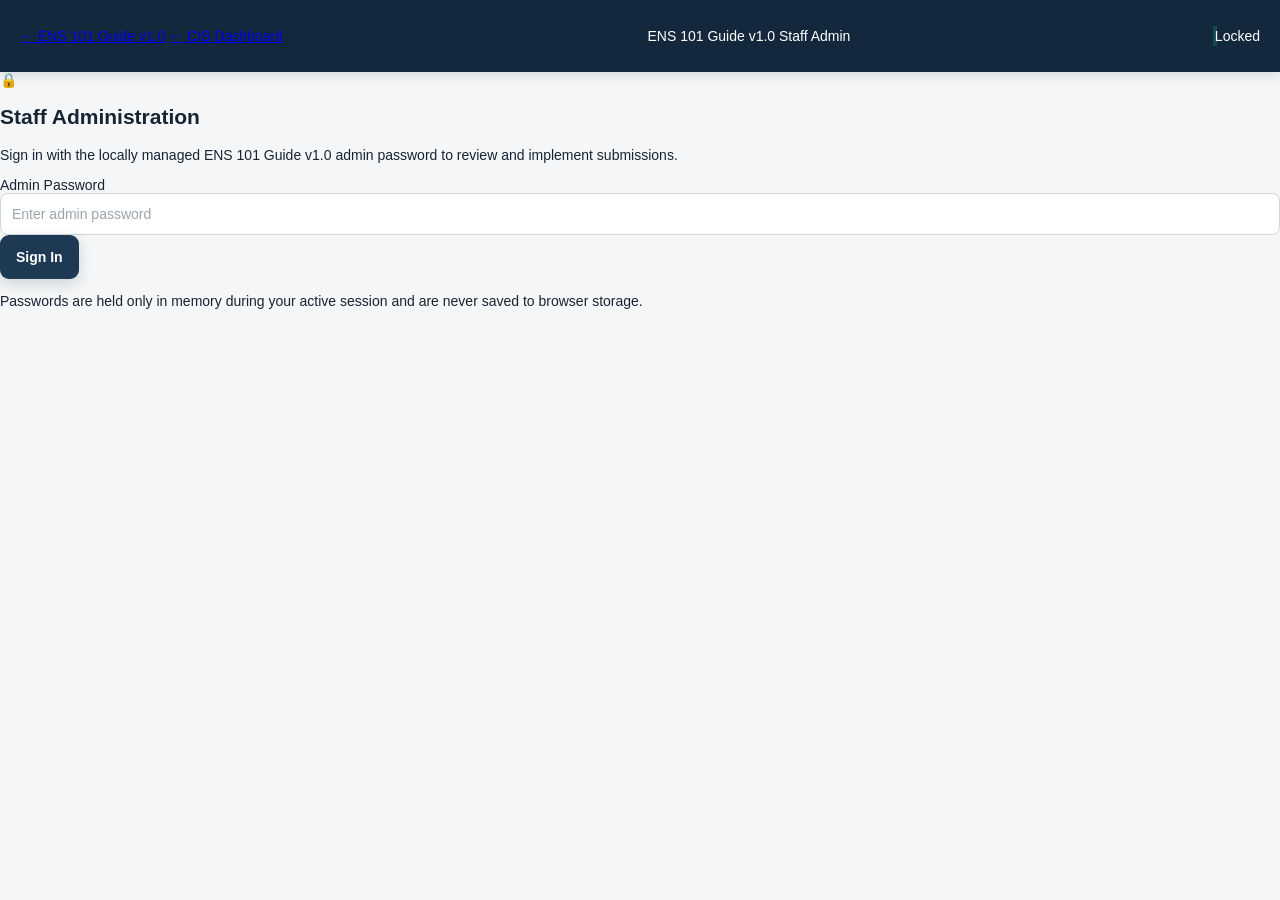
==== static/admin.html @ 1310bba9 "Rename app to ENS 101 Guide" ====
<!doctype html>
<html lang="en">
  <head>
    <meta charset="utf-8" />
    <meta name="viewport" content="width=device-width, initial-scale=1" />
    <meta name="description" content="Staff review and implementation panel for ENS 101 Guide v1.0 suggestions." />
    <title>ENS 101 Guide v1.0</title>
    <link rel="icon" href="favicon.svg" type="image/svg+xml" />
    <link rel="stylesheet" href="styles.css?v=8" />
    <link rel="stylesheet" href="admin.css?v=1" />
    <!-- Vercel Web Analytics -->
    <script>
      window.va = window.va || function () { (window.vaq = window.vaq || []).push(arguments); };
    </script>
    <script defer src="/_vercel/insights/script.js"></script>
    <!-- Vercel Speed Insights -->
    <script>
      window.si = window.si || function () { (window.siq = window.siq || []).push(arguments); };
    </script>
    <script defer src="/_vercel/speed-insights/script.js"></script>
  </head>
  <body>
    <div class="app-shell admin-shell">
      <header class="topbar admin-header">
        <div class="admin-nav-cluster">
          <a class="nav-back-link" href="/" title="Back to ENS 101 Guide v1.0">← ENS 101 Guide v1.0</a>
          <a class="nav-back-link" href="http://127.0.0.1:5020/" target="_blank" rel="noopener" title="Back to CIS AI Dashboard">← CIS Dashboard</a>
        </div>
        <div class="admin-brand-center">
          <span class="admin-brand-title">ENS 101 Guide v1.0</span>
          <span class="admin-brand-badge">Staff Admin</span>
        </div>
        <div class="admin-state-indicator" aria-label="Admin session status">
          <span id="admin-status-dot" class="status-dot locked" aria-hidden="true"></span>
          <span id="admin-status-label" class="admin-status-text">Locked</span>
        </div>
      </header>

      <main class="admin-main">
        <!-- Sign-in Panel -->
        <section id="login-panel" class="admin-login-card" aria-labelledby="login-title">
          <div class="login-header">
            <div class="login-icon" aria-hidden="true">🔒</div>
            <h1 id="login-title">Staff Administration</h1>
            <p class="login-subtext">Sign in with the locally managed ENS 101 Guide v1.0 admin password to review and implement submissions.</p>
          </div>
          <form id="login-form" class="login-form">
            <div class="login-field">
              <label for="admin-password">Admin Password</label>
              <input id="admin-password" type="password" autocomplete="current-password" placeholder="Enter admin password" required />
            </div>
            <button id="login-submit-btn" class="button primary login-btn" type="submit">Sign In</button>
          </form>
          <p id="login-error" class="login-error-msg" role="alert" hidden></p>
          <p class="login-footnote">Passwords are held only in memory during your active session and are never saved to browser storage.</p>
        </section>

        <!-- Admin Workspace (Visible after authentication) -->
        <section id="admin-workspace" class="admin-workspace" hidden aria-label="Suggestion Management">
          <div class="workspace-header">
            <div>
              <p class="eyebrow">CONTINUOUS IMPROVEMENT</p>
              <h1>Suggestions & Feature Requests</h1>
              <p class="workspace-subtitle">Review ideas submitted by mentors and track their implementation.</p>
            </div>
            <div class="workspace-controls">
              <button id="refresh-btn" class="button secondary" type="button" title="Refresh suggestions">
                <svg viewBox="0 0 24 24" aria-hidden="true"><path d="M21.5 2v6h-6M2.5 22v-6h6M2 11.5a10 10 0 0 1 18.8-4.3M22 12.5a10 10 0 0 1-18.8 4.2"/></svg>
                <span>Refresh</span>
              </button>
              <button id="logout-btn" class="button ghost-dark" type="button" title="Lock admin session">
                <svg viewBox="0 0 24 24" aria-hidden="true"><path d="M9 21H5a2 2 0 0 1-2-2V5a2 2 0 0 1 2-2h4M16 17l5-5-5-5M21 12H9"/></svg>
                <span>Log Out</span>
              </button>
            </div>
          </div>

          <!-- Metrics Cards -->
          <div class="metrics-grid" aria-label="Summary statistics">
            <article class="metric-card metric-all" data-filter="all">
              <span class="metric-title">Total Suggestions</span>
              <strong id="metric-total" class="metric-value">0</strong>
              <span class="metric-hint">All time</span>
            </article>
            <article class="metric-card metric-pending" data-filter="pending">
              <span class="metric-title">Pending Review</span>
              <strong id="metric-pending" class="metric-value">0</strong>
              <span class="metric-hint">Awaiting triage</span>
            </article>
            <article class="metric-card metric-in-progress" data-filter="in_progress">
              <span class="metric-title">In Progress</span>
              <strong id="metric-in-progress" class="metric-value">0</strong>
              <span class="metric-hint">Being worked on</span>
            </article>
            <article class="metric-card metric-implemented" data-filter="implemented">
              <span class="metric-title">Implemented</span>
              <strong id="metric-implemented" class="metric-value">0</strong>
              <span class="metric-hint">Completed updates</span>
            </article>
            <article class="metric-card metric-dismissed" data-filter="dismissed">
              <span class="metric-title">Dismissed</span>
              <strong id="metric-dismissed" class="metric-value">0</strong>
              <span class="metric-hint">Archived</span>
            </article>
          </div>

          <!-- Filter & Search Bar -->
          <div class="filters-bar">
            <div class="filter-pills" role="radiogroup" aria-label="Status filter">
              <button class="filter-pill active" data-status="all" type="button">All (<span id="count-all">0</span>)</button>
              <button class="filter-pill" data-status="pending" type="button">Pending (<span id="count-pending">0</span>)</button>
              <button class="filter-pill" data-status="in_progress" type="button">In Progress (<span id="count-in_progress">0</span>)</button>
              <button class="filter-pill" data-status="implemented" type="button">Implemented (<span id="count-implemented">0</span>)</button>
              <button class="filter-pill" data-status="dismissed" type="button">Dismissed (<span id="count-dismissed">0</span>)</button>
            </div>
            <div class="filter-dropdowns">
              <label class="sr-only" for="category-filter">Filter by Category</label>
              <select id="category-filter" class="category-select">
                <option value="all">All Categories</option>
                <option value="Appointment Guide">Appointment Guide & Checklist</option>
                <option value="Mentor AI Help">Mentor AI Help</option>
                <option value="Ensign Connect">Ensign Connect Integration</option>
                <option value="Internship Plan">Internship Plan / CAR 201</option>
                <option value="Career Direction">Career Direction / PathwayU</option>
                <option value="UI & Usability">UI & Usability</option>
                <option value="Resources & Referrals">Resources & Referrals</option>
                <option value="Other Idea">Other Idea</option>
              </select>
              <input id="search-filter" class="search-input" type="search" placeholder="Filter suggestions…" />
            </div>
          </div>

          <!-- Suggestions List -->
          <div id="suggestions-container" class="suggestions-list" aria-live="polite">
            <div class="loading-state">Loading suggestions…</div>
          </div>

          <!-- Change Password Section -->
          <details class="security-accordion">
            <summary class="security-summary">
              <span class="summary-icon">🔑</span>
              <span>Change Admin Password</span>
            </summary>
            <form id="change-password-form" class="security-form">
              <p class="form-hint">Must be at least 8 characters. Written atomically to the local credentials store.</p>
              <div class="security-grid">
                <div class="form-group">
                  <label for="current-pw">Current Password</label>
                  <input id="current-pw" type="password" required />
                </div>
                <div class="form-group">
                  <label for="new-pw">New Password</label>
                  <input id="new-pw" type="password" minlength="8" required />
                </div>
                <div class="form-group">
                  <label for="confirm-pw">Confirm New Password</label>
                  <input id="confirm-pw" type="password" minlength="8" required />
                </div>
              </div>
              <button class="button secondary" type="submit">Update Admin Password</button>
              <p id="pw-status" class="status-inline" role="status" aria-live="polite"></p>
            </form>
          </details>
        </section>
      </main>

      <!-- Implementation Notes Modal -->
      <div id="notes-modal" class="dialog-backdrop" hidden>
        <div class="dialog notes-dialog-box" role="dialog" aria-modal="true" aria-labelledby="notes-modal-title">
          <div class="suggestion-dialog-header">
            <div>
              <h2 id="notes-modal-title">Implementation Notes</h2>
              <p id="notes-modal-subtitle" class="dialog-subtitle">Record what changes were made or notes for this suggestion.</p>
            </div>
            <button id="close-notes-modal" class="icon-button dialog-close-btn" type="button" aria-label="Close notes modal">×</button>
          </div>
          <form id="notes-form">
            <input type="hidden" id="notes-suggestion-id" />
            <input type="hidden" id="notes-target-status" />
            <div class="form-group">
              <label for="notes-textarea">Admin Notes / Implementation Details</label>
              <textarea id="notes-textarea" rows="4" maxlength="2000" placeholder="e.g. Added new question to Step 2 checklist and updated Copilot prompt context."></textarea>
            </div>
            <div class="dialog-actions">
              <button id="cancel-notes-btn" class="button secondary" type="button">Cancel</button>
              <button id="save-notes-btn" class="button primary" type="submit">Save & Update</button>
            </div>
          </form>
        </div>
      </div>

      <div id="admin-toast" class="toast" role="status" aria-live="polite"></div>
    </div>
    <script src="admin.js?v=1"></script>
  </body>
</html>
---- static/styles.css ----
:root {
  --navy-950: #0d1d2b;
  --navy-900: #14283d;
  --navy-800: #1e3953;
  --navy-700: #294b6a;
  --blue-100: #e7f0f6;
  --blue-50: #f3f7fa;
  --gold: #d6a43d;
  --gold-soft: #f8eed7;
  --ink: #172433;
  --muted: #667382;
  --line: #dfe5e9;
  --surface: #ffffff;
  --background: #f4f6f7;
  --green: #287a59;
  --green-soft: #e8f4ee;
  --red: #b54747;
  --shadow: 0 8px 28px rgba(20, 40, 61, 0.07);
  --radius: 14px;
  --font: Inter, ui-sans-serif, -apple-system, BlinkMacSystemFont, "Segoe UI", sans-serif;
}

* { box-sizing: border-box; }
html { scroll-behavior: smooth; }
body { margin: 0; color: var(--ink); background: var(--background); font-family: var(--font); font-size: 14px; }
button, input, select, textarea { font: inherit; }
button, a { -webkit-tap-highlight-color: transparent; }
button { color: inherit; }
svg { width: 1.15em; height: 1.15em; fill: none; stroke: currentColor; stroke-width: 1.8; stroke-linecap: round; stroke-linejoin: round; }
.sr-only { position: absolute; width: 1px; height: 1px; padding: 0; margin: -1px; overflow: hidden; clip: rect(0,0,0,0); white-space: nowrap; border: 0; }

.app-shell { min-height: 100vh; }
.topbar { position: sticky; top: 0; z-index: 20; height: 72px; display: flex; align-items: center; justify-content: space-between; gap: 12px; padding: 0 20px; color: #fff; background: var(--navy-900); box-shadow: 0 2px 12px rgba(8,25,40,.16); }
.brand { flex: 0 0 auto; display: inline-flex; align-items: center; gap: 11px; color: #fff; text-decoration: none; width: fit-content; }
.brand-mark { width: 38px; height: 38px; display: grid; place-items: center; border: 1px solid rgba(255,255,255,.45); border-radius: 50%; color: var(--gold); font-family: Georgia, serif; font-size: 23px; font-weight: 700; }
.brand-copy { display: grid; line-height: 1.1; }
.brand-copy strong { font-size: 16px; letter-spacing: .06em; }
.brand-copy small { margin-top: 3px; color: #c8d3dc; font-size: 12px; }
.top-nav { flex: 0 0 auto; margin-left: 6px; display: flex; gap: 4px; height: 72px; }
.top-nav-button { position: relative; padding: 0 14px; border: 0; color: #c5d1db; background: transparent; cursor: pointer; font-weight: 650; font-size: 13.5px; }
.top-nav-button::after { content: ""; position: absolute; left: 14px; right: 14px; bottom: 0; height: 3px; border-radius: 3px 3px 0 0; background: transparent; }
.top-nav-button:hover, .top-nav-button.active { color: #fff; }
.top-nav-button.active::after { background: var(--gold); }
.top-actions { display: flex; align-items: center; gap: 8px; margin-left: auto; flex-shrink: 0; }
.autosave-status { display: inline-flex; align-items: center; gap: 7px; color: #94a3b8; font-size: 11.5px; font-weight: 600; white-space: nowrap; }
.status-dot { width: 7px; height: 7px; border-radius: 50%; background: #10b981; box-shadow: 0 0 0 2px rgba(16,185,129,.25); }

.button { min-height: 44px; min-width: 44px; display: inline-flex; align-items: center; justify-content: center; gap: 8px; padding: 9px 15px; border: 1px solid transparent; border-radius: 9px; cursor: pointer; font-weight: 700; text-decoration: none; transition: transform .16s ease, background .16s ease, border-color .16s ease; }
.button:hover { transform: translateY(-1px); }
.button:focus-visible, .icon-button:focus-visible, .top-nav-button:focus-visible, .workflow-button:focus-visible, .task-check:focus-visible, .filter-button:focus-visible, .prompt-button:focus-visible, .nav-header-btn:focus-visible, .new-student-btn:focus-visible, button:focus-visible, a:focus-visible, select:focus-visible, input:focus-visible, textarea:focus-visible { outline: 2px solid var(--ces-focus-ring, #f0c040) !important; outline-offset: 2px !important; }
.button svg { width: 16px; height: 16px; }
.button.primary { color: #fff; background: var(--navy-800); box-shadow: 0 5px 14px rgba(20,40,61,.16); }
.button.primary:hover { background: var(--navy-700); }
.button.secondary { color: var(--navy-800); background: #fff; border-color: #cfd8de; }
.button.secondary:hover { background: var(--blue-50); border-color: #aebdc7; }
.button.ghost { min-height: 44px; min-width: 44px; color: #fff; background: rgba(255,255,255,.08); border-color: rgba(255,255,255,.2); }
.button.ghost:hover { background: rgba(255,255,254,.14); }
.nav-header-btn { height: 44px; min-height: 44px; display: inline-flex; align-items: center; font-size: 11.5px; font-weight: 700; gap: 7px; padding: 0 12px; color: #ffffff; background: #14283d; border: 1px solid #2a4663; border-radius: 8px; text-decoration: none; white-space: nowrap; box-shadow: 0 1px 3px rgba(0, 0, 0, 0.2); transition: transform .16s ease, background .16s ease, border-color .16s ease, box-shadow .16s ease; }
.nav-header-btn:hover { color: #ffffff; border-color: var(--gold); background: #1e3a57; transform: translateY(-1px); box-shadow: 0 3px 8px rgba(0, 0, 0, 0.3); }
.nav-header-btn svg { width: 15px; height: 15px; color: var(--gold); flex-shrink: 0; }
.new-student-btn { height: 44px; min-height: 44px; display: inline-flex; align-items: center; gap: 6px; padding: 0 13px; font-size: 12px; font-weight: 800; background: var(--gold); color: var(--navy-950); border: 1px solid #cfa228; border-radius: 8px; box-shadow: 0 1px 3px rgba(0, 0, 0, 0.18); white-space: nowrap; cursor: pointer; flex-shrink: 0; transition: transform .16s ease, background .16s ease, box-shadow .16s ease; }
.new-student-btn:hover { background: #deb033; color: #0b1a28; transform: translateY(-1px); box-shadow: 0 3px 8px rgba(0, 0, 0, 0.25); }
.new-student-btn svg { width: 15px; height: 15px; stroke: var(--navy-950); stroke-width: 2.4; flex-shrink: 0; }
.button.danger { color: #fff; background: var(--red); }
.button.small { min-height: 44px; padding: 7px 12px; font-size: 12px; }
.button:disabled,
.button[disabled] {
  opacity: 0.42;
  cursor: not-allowed !important;
  transform: none !important;
  box-shadow: none !important;
  filter: grayscale(0.25);
  pointer-events: auto !important;
}
.button:disabled:hover,
.button[disabled]:hover {
  transform: none !important;
  box-shadow: none !important;
}
.button.primary:disabled,
.button.primary[disabled] {
  background: var(--navy-800) !important;
  color: #fff !important;
}

/* Stacked Status Box (AI Engine + Autosave) in Topbar */
.topbar-status-box {
  display: flex;
  flex-direction: column;
  justify-content: center;
  gap: 2px;
  padding: 3px 10px;
  background: #14283d;
  border: 1px solid #2a4663;
  border-radius: 8px;
  box-shadow: 0 1px 3px rgba(0, 0, 0, 0.2);
  min-height: 36px;
  flex-shrink: 0;
}

.topbar-status-box .engine-indicator-pill {
  display: inline-flex;
  align-items: center;
  gap: 6px;
  font-size: 11px;
  font-weight: 750;
  letter-spacing: 0.02em;
  line-height: 1.25;
  white-space: nowrap;
  background: transparent !important;
  border: none !important;
  padding: 0 !important;
  height: auto !important;
  border-radius: 0 !important;
}

.topbar-status-box .engine-indicator-dot {
  width: 6px;
  height: 6px;
  border-radius: 50%;
  display: inline-block;
  flex-shrink: 0;
}

.topbar-status-box .engine-indicator-pill.engine-qwen {
  color: #6ee7b7;
}

.topbar-status-box .engine-indicator-pill.engine-qwen .engine-indicator-dot {
  background: #10b981;
  box-shadow: 0 0 0 2px rgba(16, 185, 129, 0.35);
}

.topbar-status-box .engine-indicator-pill.engine-gemini {
  color: #93c5fd;
}

.topbar-status-box .engine-indicator-pill.engine-gemini .engine-indicator-dot {
  background: #3b82f6;
  box-shadow: 0 0 0 2px rgba(59, 130, 246, 0.35);
}

.topbar-status-box .engine-indicator-pill.engine-offline {
  color: #fca5a5;
}

.topbar-status-box .engine-indicator-pill.engine-offline .engine-indicator-dot {
  background: #ef4444;
}

.topbar-status-box .autosave-status {
  display: inline-flex;
  align-items: center;
  gap: 6px;
  color: #94a3b8;
  font-size: 10px;
  font-weight: 600;
  line-height: 1.2;
  white-space: nowrap;
}

.topbar-status-box .status-dot {
  width: 5px;
  height: 5px;
  border-radius: 50%;
  background: #10b981;
  box-shadow: 0 0 0 1.5px rgba(16, 185, 129, 0.25);
  flex-shrink: 0;
}

.workspace { min-height: calc(100vh - 72px); display: grid; grid-template-columns: 260px minmax(0, 1fr); }
.workflow-sidebar { position: sticky; top: 72px; height: calc(100vh - 72px); display: flex; flex-direction: column; overflow: auto; border-right: 1px solid var(--line); background: #fff; }
.sidebar-heading { padding: 25px 23px 19px; border-bottom: 1px solid var(--line); }
.eyebrow { margin: 0 0 7px; color: var(--navy-700); font-size: 10px; font-weight: 800; letter-spacing: .11em; text-transform: uppercase; }
.eyebrow.appointment-label,
.resource-category.appointment-label { text-transform: none; }
.progress-row { display: flex; align-items: baseline; justify-content: space-between; gap: 10px; }
.progress-row strong { font-size: 14px; }
.progress-row span { color: var(--muted); font-size: 11px; }
.progress-track { height: 5px; margin-top: 11px; overflow: hidden; border-radius: 5px; background: #e8ecef; }
.progress-track span { display: block; height: 100%; width: 0; border-radius: inherit; background: var(--gold); transition: width .25s ease; }
.workflow-nav { padding: 14px 12px; }
.workflow-button { width: 100%; display: grid; grid-template-columns: 31px 1fr auto; align-items: center; gap: 11px; padding: 12px 10px; border: 0; border-radius: 10px; background: transparent; text-align: left; cursor: pointer; }
.workflow-button:hover { background: var(--blue-50); }
.workflow-button.active { background: var(--blue-100); }
.workflow-button.confidence-low { border-left: 4px solid #111827; background: #f1f3f5; }
.workflow-button.confidence-medium { border-left: 4px solid #d97706; background: #fff1db; }
.workflow-button.confidence-high { border-left: 4px solid #2563eb; background: #eaf2ff; }
.workflow-button.confidence-low:hover { background: #e5e7eb; }
.workflow-button.confidence-medium:hover { background: #ffe5bd; }
.workflow-button.confidence-high:hover { background: #dbeafe; }
.workflow-num { width: 29px; height: 29px; display: grid; place-items: center; border: 1px solid #cbd5dc; border-radius: 50%; color: var(--muted); background: #fff; font-size: 11px; font-weight: 800; }
.workflow-button.active .workflow-num { color: #fff; border-color: var(--navy-800); background: var(--navy-800); }
.workflow-button.complete .workflow-num { color: #fff; border-color: var(--green); background: var(--green); }
.workflow-label { display: grid; gap: 3px; }
.workflow-label strong { color: var(--ink); font-size: 13px; }
.workflow-label small { color: var(--muted); font-size: 10.5px; }
.workflow-check { color: var(--green); font-size: 14px; }
.privacy-card { display: flex; gap: 10px; margin: auto 15px 18px; padding: 13px; border: 1px solid #e5d7ba; border-radius: 10px; color: #66552c; background: #fcf8ef; }
.privacy-card > svg { flex: 0 0 17px; margin-top: 1px; }
.privacy-card strong { font-size: 11px; }
.privacy-card p { margin: 4px 0 0; color: #75694e; font-size: 10.5px; line-height: 1.5; }

.main-area { min-width: 0; padding: 34px clamp(24px, 4vw, 56px) 70px; }
.view { display: none; max-width: 1180px; margin: 0 auto; }
.view.active { display: block; animation: fadeIn .2s ease; }
@keyframes fadeIn { from { opacity: .4; transform: translateY(3px); } }
.page-heading { display: flex; align-items: flex-start; justify-content: space-between; gap: 24px; margin-bottom: 23px; }
.page-heading h1 { margin: 0; color: var(--navy-950); font-family: Georgia, "Times New Roman", serif; font-size: clamp(28px, 3vw, 38px); line-height: 1.16; font-weight: 650; letter-spacing: -.02em; }
.page-description { max-width: 730px; margin: 9px 0 0; color: var(--muted); line-height: 1.6; }
.duration-chip { flex: 0 0 auto; display: inline-flex; align-items: center; padding: 7px 11px; border: 1px solid #d8e0e5; border-radius: 20px; color: var(--muted); background: #fff; font-size: 11px; font-weight: 700; }
.card { border: 1px solid var(--line); border-radius: var(--radius); background: var(--surface); box-shadow: var(--shadow); }
.section-heading { display: flex; align-items: center; justify-content: space-between; gap: 18px; margin-bottom: 18px; }
.section-heading.compact { margin-bottom: 15px; }
.section-heading h2 { margin: 0; color: var(--navy-950); font-size: 17px; line-height: 1.25; }
.optional-label { color: var(--muted); font-size: 10.5px; }
.student-card { padding: 20px 22px 22px; margin-bottom: 20px; }
.student-card[hidden] { display: none; }
.student-fields { display: grid; grid-template-columns: repeat(3, 1fr); gap: 14px; }
label > span { display: block; margin-bottom: 7px; color: #4d5b68; font-size: 11px; font-weight: 750; }
input, select, textarea { width: 100%; border: 1px solid #ced7dd; border-radius: 8px; color: var(--ink); background: #fff; transition: border-color .16s ease, box-shadow .16s ease; }
input, select { height: 42px; padding: 0 11px; }
textarea { padding: 11px 12px; resize: vertical; line-height: 1.5; }
input::placeholder, textarea::placeholder { color: #9aa5ae; }
input:focus, select:focus, textarea:focus { outline: none; border-color: var(--navy-700); box-shadow: 0 0 0 3px rgba(41,75,106,.1); }
.confidence-field input { padding: 0; accent-color: var(--navy-700); cursor: pointer; appearance: none; -webkit-appearance: none; height: 6px; border-radius: 3px; border: none; background: linear-gradient(to right, #ef4444, #eab308, #22c55e); outline: none; }
.confidence-field input::-webkit-slider-thumb { -webkit-appearance: none; appearance: none; width: 18px; height: 18px; border-radius: 50%; background: var(--navy-700); cursor: pointer; border: 2px solid #fff; box-shadow: 0 1px 3px rgba(0,0,0,.3); }
.confidence-field input::-moz-range-thumb { width: 18px; height: 18px; border-radius: 50%; background: var(--navy-700); cursor: pointer; border: 2px solid #fff; box-shadow: 0 1px 3px rgba(0,0,0,.3); }
.confidence-field input::-webkit-slider-runnable-track { background: linear-gradient(to right, #ef4444, #eab308, #22c55e); border-radius: 3px; height: 6px; }
.confidence-field input::-moz-range-track { background: linear-gradient(to right, #ef4444, #eab308, #22c55e); border-radius: 3px; height: 6px; border: none; }
.confidence-field output { color: var(--navy-800); font-weight: 850; }
.confidence-hint { font-size: 11px; font-weight: 400; color: var(--navy-400, #6b7a8d); margin-left: 2px; }
.confidence-career-link {
  display: inline-flex;
  align-items: center;
  gap: 4px;
  width: fit-content;
  margin-top: 11px;
  color: var(--navy-800);
  font-size: 11.5px;
  font-weight: 800;
  line-height: 1.3;
  text-decoration: underline;
  text-decoration-thickness: 1px;
  text-underline-offset: 3px;
}
.confidence-career-link:hover { color: var(--gold); }
.confidence-career-link:focus-visible {
  outline: 3px solid rgba(41,75,106,.2);
  outline-offset: 3px;
  border-radius: 3px;
}
.career-lookup { margin-top: 17px; padding: 15px; border: 1px solid #d8e3e9; border-radius: 10px; background: #f8fbfc; }
.career-lookup-heading { display: flex; align-items: center; justify-content: space-between; gap: 18px; }
.career-lookup-heading h3 { margin: 2px 0 0; color: var(--navy-950); font-size: 14px; }
/* B6: Required field validation */
input.required-incomplete {
  border-color: #ef4444 !important;
  background-color: #fef2f2 !important;
  box-shadow: 0 0 0 3px rgba(239, 68, 68, 0.15) !important;
}
.field-error-msg {
  display: block;
  margin-top: 4px;
  color: #dc2626;
  font-size: 10.5px;
  font-weight: 650;
}

/* Ensign Connect Account Section */
.prep-connect-section { margin-top: 18px; padding: 14px 16px; border: 1px solid #d8e3e9; border-radius: 10px; background: #f8fbfc; }
.vmock-readiness { margin-top: 24px; padding-top: 20px; border-top: 1px solid var(--line); font-size: 19px; line-height: 1.6; }
.vmock-readiness[hidden], .vmock-metrics[hidden] { display: none; }
.vmock-readiness h3 { font-size: 19px; margin: 0 0 12px; }
.vmock-readiness p { font-size: 17px; margin: 12px 0; overflow-wrap: anywhere; }
.vmock-status { display: inline-block; padding: 6px 12px; border: 1px solid; border-radius: var(--ces-radius-pill); }
.vmock-status.success { color: var(--ces-status-success-text); background: var(--ces-status-success-bg); border-color: var(--ces-status-success-border); }
.vmock-status.warning { color: var(--ces-status-warning-text); background: var(--ces-status-warning-bg); border-color: var(--ces-status-warning-border); }
.vmock-status.error { color: var(--ces-status-error-text); background: var(--ces-status-error-bg); border-color: var(--ces-status-error-border); }
.vmock-status.neutral { color: var(--ces-status-neutral-text); background: var(--ces-status-neutral-bg); border-color: var(--ces-status-neutral-border); }
.vmock-freshness { color: var(--muted); }
.vmock-freshness.stale { color: var(--ces-status-warning-text); }
.vmock-metrics { display: grid; grid-template-columns: repeat(auto-fit, minmax(min(100%, 200px), 1fr)); gap: 16px; margin: 16px 0; }
.vmock-metrics > div { min-width: 0; }
.vmock-metrics dt { font-size: 17px; color: var(--muted); }
.vmock-metrics dd { margin: 2px 0 0; font-size: 19px; font-weight: 600; overflow-wrap: anywhere; }
.connect-action-group { display: flex; align-items: center; gap: 10px; }
.timestamp-subtext { color: #64748b; font-size: 11px; font-weight: 600; }
.connect-status-bar { display: flex; align-items: center; justify-content: space-between; margin-top: 10px; gap: 12px; }
.connect-status-pill { display: inline-flex; align-items: center; gap: 8px; padding: 7px 14px; border-radius: 20px; font-size: 13.5px; font-weight: 750; }
.connect-status-pill.found { background: #dcfce7; color: #14532d; border: 1.5px solid #22c55e; }
.connect-status-pill.not_found { background: #fee2e2; color: #991b1b; border: 1.5px solid #ef4444; }
.connect-status-pill.pending { background: #fef9c3; color: #713f12; border: 1.5px solid #eab308; }

/* B7: Status Badges Row in Task 2 Session Details */
.status-badges-row { display: flex; align-items: center; gap: 24px; margin-top: 14px; padding: 10px 16px; background: #f8fafc; border: 1px solid #e2e8f0; border-radius: 8px; flex-wrap: wrap; }
.status-badge-item { display: inline-flex; align-items: center; gap: 10px; }
.badge-label { color: #1e293b; font-size: 14px; font-weight: 800; }
.status-pill { display: inline-flex; align-items: center; padding: 4px 12px; border-radius: 14px; font-size: 13.5px; font-weight: 750; }
.status-pill.green { background: #dcfce7; color: #14532d; border: 1.5px solid #22c55e; }
.status-pill.red { background: #fee2e2; color: #991b1b; border: 1.5px solid #ef4444; }
.status-pill.yellow { background: #fef08a; color: #713f12; border: 1.5px solid #eab308; }
.status-pill.gray { background: #f1f5f9; color: #334155; border: 1.5px solid #cbd5e1; }
.career-lookup-form { display: grid; grid-template-columns: minmax(230px, 1fr) auto; align-items: end; gap: 10px; margin-top: 13px; }
.career-lookup-form .button { height: 42px; }
.career-lookup-privacy { margin: 8px 0 0; color: var(--muted); font-size: 9.5px; line-height: 1.45; }
.career-lookup-result { margin-top: 11px; padding: 10px 12px; border: 1px solid #d8e3e9; border-radius: 8px; color: #3f5362; background: #fff; font-size: 11px; line-height: 1.5; }
.career-lookup-result strong { display: block; margin-bottom: 2px; color: var(--navy-900); font-size: 11.5px; }
.career-lookup-result.success { border-color: #bddbcd; color: #315f4b; background: #f3faf6; }
.career-lookup-result.warning { border-color: #e5d7ba; color: #66552c; background: #fcf8ef; }
.career-lookup-result.error { border-color: #e7c5c5; color: #7d3636; background: #fff7f7; }
.recommendation { display: grid; grid-template-columns: max-content minmax(0, 1fr); gap: 10px; margin-top: 16px; color: #0f172a; font-size: 16px; line-height: 1.55; }
.recommendation-label { display: flex; align-items: center; padding: 12px 18px; border: 1.5px solid #d4a72c; border-radius: 8px; color: #111827; background: #f7cf58; font-size: 16px; font-weight: 850; letter-spacing: -0.01em; }
.recommendation-content { display: flex; align-items: center; justify-content: space-between; gap: 20px; padding: 14px 20px; border: 1.5px solid #cbd5e1; border-left-width: 5px; border-radius: 8px; color: #0f172a; background: #ffffff; font-size: 16px; line-height: 1.55; transition: background-color .18s ease, border-color .18s ease; }
.recommendation-guidance { color: #0f172a; font-size: 16px; line-height: 1.55; font-weight: 500; }
.recommendation-guidance strong { color: #0f172a; font-weight: 850; }
.recommendation-note { flex: 0 0 auto; color: #334155; font-size: 13.5px; font-weight: 650; }
.recommendation-unengaged .recommendation-content { border-color: #cbd5e1; border-left-color: #94a3b8; background: #ffffff; color: #0f172a; }
.recommendation-low .recommendation-content { border-color: #f87171; border-left-color: #dc2626; background: #fef2f2; color: #0f172a; }
.recommendation-medium .recommendation-content { border-color: #facc15; border-left-color: #ca8a04; background: #fefce8; color: #0f172a; }
.recommendation-high .recommendation-content { border-color: #86efac; border-left-color: #16a34a; background: #f0fdf4; color: #0f172a; }
.appointment-grid { display: grid; grid-template-columns: minmax(0, 1.55fr) minmax(290px, .8fr); gap: 20px; align-items: start; }
.task-card { padding: 22px; }
.count-badge { padding: 5px 9px; border-radius: 15px; color: var(--muted); background: var(--blue-50); font-size: 10px; font-weight: 750; }
.task-list { display: grid; gap: 9px; }
.task-item { display: grid; grid-template-columns: 26px 1fr; gap: 11px; padding: 13px; border: 1px solid #e2e7ea; border-radius: 10px; background: #fff; transition: background .16s ease, border-color .16s ease; }
.task-item:hover { border-color: #c2cfd7; background: #fbfcfd; }
.task-item.checked { border-color: #cfe4da; background: #f7fbf9; }
.task-check { width: 23px; height: 23px; display: grid; place-items: center; border: 1.5px solid #aebac3; border-radius: 7px; background: #fff; cursor: pointer; }
.task-check svg { display: none; width: 14px; height: 14px; }
.task-item.checked .task-check { color: #fff; border-color: var(--green); background: var(--green); }
.task-item.checked .task-check svg { display: block; }
.task-copy strong { display: block; margin-top: 1px; font-size: 13px; }
.task-copy p { margin: 5px 0 0; color: var(--muted); font-size: 11.5px; line-height: 1.45; }
.task-action { width: fit-content; display: inline-flex; align-items: center; gap: 6px; margin-top: 9px; padding: 6px 9px; border: 1px solid #c7d4dc; border-radius: 7px; color: var(--navy-700); background: #fff; text-decoration: none; font-size: 10.5px; font-weight: 800; }
.task-action:hover { color: #fff; border-color: var(--navy-700); background: var(--navy-700); }
.task-action svg { width: 12px; height: 12px; }
.task-item.checked .task-copy strong { color: #66746e; text-decoration: line-through; }
.step-actions { display: flex; justify-content: space-between; align-items: center; gap: 12px; margin-top: 19px; padding-top: 17px; border-top: 1px solid var(--line); }
.step-actions-end { justify-content: flex-end; }
.step-actions .button { min-width: 102px; }
.support-column { display: grid; gap: 20px; }
.prompt-card, .quick-tools { padding: 19px; }
.sparkle { width: 28px; height: 28px; display: grid; place-items: center; border-radius: 50%; color: #9b7020; background: var(--gold-soft); }
.prompt-list { display: grid; gap: 8px; }
.prompt-button { width: 100%; padding: 10px 11px; border: 1px solid #e0e6ea; border-radius: 8px; color: #3d4c59; background: #fbfcfd; text-align: left; cursor: pointer; font-size: 11.5px; line-height: 1.45; }
.prompt-button:hover { color: var(--navy-800); border-color: #b9c7d0; background: var(--blue-50); }
.prompt-button::before { content: "“"; margin-right: 4px; color: var(--gold); font-family: Georgia, serif; font-size: 16px; }
.text-button { padding: 3px; border: 0; color: var(--navy-700); background: transparent; cursor: pointer; font-size: 10.5px; font-weight: 800; }
.text-button:hover { text-decoration: underline; }
.quick-tool-list { display: grid; grid-template-columns: repeat(2, 1fr); gap: 8px; }
.quick-tool { min-height: 65px; display: grid; align-content: center; gap: 5px; padding: 10px; border: 1px solid #e0e6ea; border-radius: 9px; color: var(--ink); background: #fff; text-decoration: none; }
.quick-tool:hover { border-color: #afbdc6; background: var(--blue-50); }
.quick-tool-icon { width: 25px; height: 25px; display: grid; place-items: center; border-radius: 7px; color: var(--navy-700); background: var(--blue-100); font-size: 10px; font-weight: 900; }
.quick-tool strong { font-size: 10.5px; }
.notes-card { padding: 22px; margin-top: 20px; }
.notes-actions { display: flex; flex-wrap: wrap; justify-content: flex-end; gap: 8px; }
.notes-grid { display: grid; grid-template-columns: 1.35fr 1fr 1fr; gap: 14px; }
.notes-grid textarea { min-height: 116px; }

.resource-heading { align-items: flex-end; }
.resource-search { position: relative; flex: 0 0 260px; }
.resource-search svg { position: absolute; left: 12px; bottom: 12px; color: var(--muted); }
.resource-search input { padding-left: 38px; }
.filter-row { display: flex; flex-wrap: wrap; gap: 8px; margin-bottom: 18px; }
.filter-button { padding: 7px 12px; border: 1px solid #d5dde2; border-radius: 18px; color: var(--muted); background: #fff; cursor: pointer; font-size: 11px; font-weight: 700; }
.filter-button:hover, .filter-button.active { color: #fff; border-color: var(--navy-800); background: var(--navy-800); }
.resource-grid { display: grid; grid-template-columns: repeat(3, 1fr); gap: 14px; }
.resource-card { min-height: 177px; display: flex; flex-direction: column; padding: 19px; color: inherit; text-decoration: none; }
.resource-card:hover { border-color: #b9c7d0; transform: translateY(-2px); box-shadow: 0 12px 28px rgba(20,40,61,.1); }
.resource-top { display: flex; justify-content: space-between; gap: 10px; }
.resource-icon { width: 40px; height: 40px; display: grid; place-items: center; border-radius: 10px; color: var(--navy-700); background: var(--blue-100); font-weight: 900; }
.resource-external { color: #94a1aa; }
.resource-card h2 { margin: 16px 0 6px; font-size: 15px; }
.resource-card p { margin: 0; color: var(--muted); font-size: 11.5px; line-height: 1.5; }
.resource-category { margin-top: auto; padding-top: 15px; color: var(--navy-700); font-size: 9.5px; font-weight: 800; letter-spacing: .06em; text-transform: uppercase; }
.resource-empty { grid-column: 1 / -1; padding: 50px; text-align: center; color: var(--muted); }
.referral-guide { display: flex; align-items: center; justify-content: space-between; gap: 30px; padding: 23px; margin-top: 20px; background: linear-gradient(115deg, #fff, #f4f8fa); }
.referral-guide h2 { margin: 0; font-size: 17px; }
.referral-guide p:not(.eyebrow) { max-width: 760px; margin: 7px 0 0; color: var(--muted); font-size: 12px; line-height: 1.55; }

.copilot-panel { position: fixed; z-index: 30; top: 72px; right: 0; bottom: 0; width: min(390px, 100vw); display: flex; flex-direction: column; border-left: 1px solid var(--line); background: #fff; box-shadow: -12px 0 35px rgba(20,40,61,.13); transform: translateX(102%); transition: transform .24s ease; }
.copilot-panel.open { transform: translateX(0); }
.copilot-header { display: flex; align-items: center; justify-content: space-between; padding: 17px 18px; border-bottom: 1px solid var(--line); background: var(--navy-900); color: #fff; }
.copilot-title { display: flex; align-items: center; gap: 11px; }
.copilot-title > span { width: 31px; height: 31px; display: grid; place-items: center; border-radius: 9px; color: var(--gold); background: rgba(255,255,255,.09); }
.copilot-title div { display: grid; gap: 2px; }
.copilot-title strong { font-size: 13px; }
.copilot-title small { color: #bfcbd4; font-size: 9.5px; }
.icon-button { width: 34px; height: 34px; border: 0; border-radius: 7px; color: #fff; background: transparent; cursor: pointer; font-size: 24px; }
.icon-button:hover { background: rgba(255,255,255,.1); }
.messages { flex: 1; overflow: auto; display: flex; flex-direction: column; gap: 11px; padding: 18px; background: #f8fafb; }
.message { max-width: 88%; padding: 10px 12px; border-radius: 11px; font-size: 12px; line-height: 1.55; white-space: pre-wrap; }
.message.assistant { align-self: flex-start; border: 1px solid #dfe5e9; border-top-left-radius: 3px; background: #fff; white-space: normal; }
.message.assistant h2,
.message.assistant h3 { font-size: 13px; margin: 8px 0 4px 0; color: var(--navy-800); font-weight: 750; }
.message.assistant h4 { font-size: 12px; margin: 6px 0 3px 0; color: var(--navy-700); font-weight: 700; }
.message.assistant p { margin: 0 0 6px 0; }
.message.assistant p:last-child { margin-bottom: 0; }
.message.assistant ul,
.message.assistant ol { margin: 4px 0 8px 18px; padding: 0; }
.message.assistant li { margin-bottom: 3px; }
.message.assistant blockquote { margin: 6px 0; padding: 4px 10px; border-left: 3px solid var(--navy-600); background: var(--blue-50); border-radius: 0 5px 5px 0; font-style: italic; }
.message.assistant small { color: var(--navy-700); }
.message.assistant a.chat-link {
  display: inline-flex;
  align-items: center;
  gap: 5px;
  margin: 4px 0 2px;
  padding: 4px 9px;
  border: 1px solid #cad8e2;
  border-radius: 7px;
  color: var(--navy-800);
  background: var(--blue-50);
  font-weight: 750;
  text-decoration: none;
  transition: all .16s ease;
}
.message.assistant a.chat-link:hover {
  color: #fff;
  background: var(--navy-800);
  border-color: var(--navy-800);
  transform: translateY(-1px);
}

.message.assistant a.video-action-btn,
.prep-chat-msg a.video-action-btn {
  display: inline-flex;
  align-items: center;
  gap: 6px;
  background: #fef2f2;
  color: #991b1b !important;
  border: 1.2px solid #fca5a5;
  padding: 4px 10px;
  border-radius: 6px;
  font-size: 0.82rem;
  font-weight: 700;
  text-decoration: none !important;
  margin: 4px 0;
  cursor: pointer;
  transition: all 0.15s ease;
  vertical-align: middle;
  box-shadow: 0 1px 2px rgba(220, 38, 38, 0.08);
}

.message.assistant a.video-action-btn:hover,
.prep-chat-msg a.video-action-btn:hover {
  background: #fee2e2;
  border-color: #ef4444;
  color: #7f1d1d !important;
  transform: translateY(-1px);
  box-shadow: 0 2px 6px rgba(220, 38, 38, 0.18);
}

.video-action-btn .video-play-icon {
  color: #dc2626;
  flex-shrink: 0;
}

.video-action-btn .video-ext-icon {
  font-size: 0.85em;
  opacity: 0.8;
  margin-left: 2px;
}
.message.user { align-self: flex-end; border-top-right-radius: 3px; color: #fff; background: var(--navy-800); }
.message.user small { color: #cad7df; }
.copilot-suggestions { display: flex; gap: 7px; overflow-x: auto; padding: 10px 14px; border-top: 1px solid var(--line); background: #fff; }
.copilot-suggestions button { flex: 0 0 auto; padding: 6px 9px; border: 1px solid #d8e0e5; border-radius: 16px; color: var(--navy-700); background: var(--blue-50); cursor: pointer; font-size: 9.5px; }
.copilot-composer { display: grid; grid-template-columns: 1fr 38px; align-items: end; gap: 8px; padding: 11px 14px 7px; border-top: 1px solid var(--line); }
.copilot-composer textarea { min-height: 58px; max-height: 110px; resize: none; }
.copilot-composer button { width: 38px; height: 38px; display: grid; place-items: center; border: 0; border-radius: 9px; color: #fff; background: var(--navy-800); cursor: pointer; }
.copilot-composer button:disabled { opacity: .55; cursor: wait; }
.copilot-privacy { margin: 0; padding: 0 14px 10px; color: #84909a; font-size: 8.5px; line-height: 1.4; }
.copilot-fab { position: fixed; z-index: 18; right: 24px; bottom: 22px; display: flex; align-items: center; gap: 8px; padding: 12px 16px; border: 0; border-radius: 24px; color: #fff; background: var(--navy-800); box-shadow: 0 10px 25px rgba(20,40,61,.25); cursor: pointer; font-weight: 750; }
.copilot-fab:hover { background: var(--navy-700); transform: translateY(-1px); }
.copilot-fab span:first-child { color: var(--gold); }

.dialog-backdrop { position: fixed; z-index: 50; inset: 0; display: grid; place-items: center; padding: 20px; background: rgba(8,21,32,.58); backdrop-filter: blur(3px); }
.dialog-backdrop[hidden] { display: none; }
.dialog { width: min(430px, 100%); padding: 27px; border-radius: 16px; background: #fff; box-shadow: 0 20px 70px rgba(0,0,0,.25); text-align: center; }
.dialog-icon { width: 46px; height: 46px; display: grid; place-items: center; margin: 0 auto 14px; border-radius: 50%; color: #8e6420; background: var(--gold-soft); font-size: 25px; }
.dialog h2 { margin: 0; font-size: 20px; }
.dialog p { margin: 10px 0 22px; color: var(--muted); font-size: 12.5px; line-height: 1.55; }
.dialog-actions { display: flex; justify-content: center; gap: 10px; }
.toast { position: fixed; z-index: 60; left: 50%; bottom: 25px; padding: 10px 15px; border-radius: 8px; color: #fff; background: var(--navy-950); box-shadow: 0 8px 25px rgba(0,0,0,.18); opacity: 0; pointer-events: none; transform: translate(-50%, 12px); transition: opacity .2s, transform .2s; font-size: 12px; }
.toast.show { opacity: 1; transform: translate(-50%, 0); }

/* Suggestion Modal Dialog & Admin Links */
.suggestion-dialog-box { width: min(540px, 100%); max-height: min(92vh, 640px); overflow-y: auto; text-align: left; padding: 24px 26px; }
.suggestion-dialog-header { display: flex; align-items: flex-start; justify-content: space-between; gap: 14px; margin-bottom: 18px; }
.suggestion-title-group { display: flex; align-items: flex-start; gap: 14px; }
.suggestion-bulb-icon { margin: 0; width: 44px; height: 44px; min-width: 44px; background: var(--gold-soft); color: #8e6420; font-size: 22px; }
.suggestion-dialog-box h2 { margin: 0; font-size: 20px; color: var(--navy-950); }
.dialog-subtitle { margin: 4px 0 0 !important; color: var(--muted) !important; font-size: 13px !important; line-height: 1.4 !important; }
.dialog-close-btn { font-size: 22px; width: 32px; height: 32px; color: var(--muted); border-radius: 8px; border: 0; background: transparent; cursor: pointer; display: grid; place-items: center; }
.dialog-close-btn:hover { background: var(--blue-50); color: var(--ink); }
.suggestion-form { display: flex; flex-direction: column; gap: 14px; }
.suggestion-form .form-group { display: flex; flex-direction: column; gap: 6px; }
.suggestion-form label { font-weight: 700; font-size: 12.5px; color: var(--navy-900); display: flex; align-items: center; gap: 4px; }
.suggestion-form select,
.suggestion-form textarea,
.suggestion-form input[type="text"] { width: 100%; padding: 9px 12px; border: 1px solid var(--line); border-radius: 8px; font-size: 13.5px; background: #fff; color: var(--ink); outline: none; transition: border-color .15s ease, box-shadow .15s ease; }
.suggestion-form select:focus,
.suggestion-form textarea:focus,
.suggestion-form input[type="text"]:focus { border-color: var(--navy-700); box-shadow: 0 0 0 3px rgba(41,75,106,.15); }
.suggestion-form textarea { resize: vertical; min-height: 90px; font-family: inherit; }
.field-meta-row { display: flex; align-items: center; justify-content: space-between; gap: 10px; margin-top: 4px; font-size: 11.5px; }
.privacy-hint { color: var(--muted); font-size: 11px; }
.char-count { color: var(--muted); font-weight: 600; white-space: nowrap; }
.optional-tag, .optional-label { font-weight: normal; color: var(--muted); margin-left: 2px; }
.required-star { color: var(--red); font-weight: bold; }
.suggestion-form .dialog-actions { display: flex; justify-content: flex-end; gap: 10px; margin-top: 4px; }
.staff-admin-link-row { display: flex; align-items: center; gap: 8px; margin-top: 14px; font-size: 12.5px; color: var(--muted); }
.admin-direct-link { color: var(--navy-800); font-weight: 700; text-decoration: none; border-bottom: 1px dashed var(--navy-800); }
.admin-direct-link:hover { color: var(--gold); border-bottom-color: var(--gold); }

/* Active Student Switcher in Topbar */
.active-student-bar {
  flex: 0 0 auto;
  display: flex;
  align-items: center;
  margin-left: 6px;
}
.student-select-group {
  display: flex;
  align-items: center;
  gap: 8px;
  background: #14283d;
  border: 1px solid #2a4663;
  border-radius: 8px;
  padding: 2px 8px 2px 10px;
  min-height: 44px;
  box-shadow: 0 1px 3px rgba(0, 0, 0, 0.2);
}
.student-switcher-label {
  display: inline-flex;
  align-items: center;
  gap: 6px;
  color: var(--gold);
  font-size: 12px;
  font-weight: 800;
  white-space: nowrap;
}
.student-switcher-label span {
  display: inline !important;
  color: #ffffff !important;
  font-size: 12px !important;
  font-weight: 800 !important;
  letter-spacing: 0.02em;
  margin-bottom: 0 !important;
}
.student-switcher-label svg {
  width: 15px;
  height: 15px;
  color: var(--gold);
  flex-shrink: 0;
}
.student-select {
  height: 38px;
  min-height: 38px;
  padding: 0 8px;
  background: #fff;
  color: var(--navy-950);
  font-size: 12px;
  font-weight: 700;
  border: 1px solid #ced7dd;
  border-radius: 6px;
  min-width: 170px;
  max-width: 250px;
  cursor: pointer;
}

/* Sidebar Task Groups */
.sidebar-task-title {
  display: flex;
  align-items: center;
  justify-content: space-between;
  margin: 16px 12px 6px;
  padding: 6px 10px;
  border-radius: 6px;
  background: var(--blue-50);
  color: var(--navy-900);
  font-size: 10.5px;
  font-weight: 850;
  letter-spacing: 0.08em;
  text-transform: uppercase;
}
.sidebar-task-title:first-child {
  margin-top: 4px;
}

/* Task 1: Prepare Styles */
.prep-card {
  padding: 24px;
  margin-bottom: 22px;
}
.prep-student-fields {
  display: grid;
  grid-template-columns: repeat(2, 1fr);
  gap: 14px 18px;
}
.field-label-wrap {
  display: flex !important;
  align-items: baseline;
  justify-content: space-between;
  margin-bottom: 7px;
}
.field-label-wrap > span {
  display: inline;
  margin-bottom: 0;
}
.field-label-wrap .field-error-msg {
  display: inline;
  margin-top: 0;
  font-size: 11px;
  font-weight: 700;
  color: #dc2626;
}
.field-label-wrap .field-error-msg[hidden],
.field-error-msg[hidden],
[hidden] {
  display: none !important;
}
.prep-lookup-bar {
  display: flex;
  align-items: center;
  justify-content: space-between;
  gap: 16px;
  margin-top: 14px;
  padding-top: 14px;
  border-top: 1px solid #e2e8f0;
}
.prep-lookup-bar .career-lookup-privacy {
  margin: 0;
  color: #64748b;
  font-size: 11.5px;
  line-height: 1.45;
  max-width: 520px;
}
.prep-lookup-bar .prep-check-btn {
  flex-shrink: 0;
  white-space: nowrap;
  padding: 9px 18px;
  font-size: 12.5px;
  font-weight: 750;
  box-shadow: 0 2px 8px rgba(20, 40, 61, 0.12);
}
.lookup-feedback-banner {
  margin-top: 14px;
  padding: 12px 15px;
  border-radius: 8px;
  font-size: 12.5px;
  line-height: 1.5;
}
.lookup-feedback-banner.success {
  background: #f3faf6;
  border: 1px solid #bddbcd;
  color: #245842;
}
.lookup-feedback-banner.warning {
  background: #fcf8ef;
  border: 1px solid #e5d7ba;
  color: #795b1e;
}
.lookup-feedback-banner.error {
  background: #fff7f7;
  border: 1px solid #e7c5c5;
  color: #8c3535;
}
.readiness-freshness {
  margin: 8px 2px 0;
  font-size: 12px;
  color: #475569;
}
.readiness-freshness.stale {
  padding: 10px 14px;
  border-radius: 8px;
  background: #fcf8ef;
  border: 1px solid #e5d7ba;
  color: #795b1e;
  font-weight: 650;
}
.module-detail {
  display: flex;
  flex-direction: column;
  gap: 2px;
  margin-top: 6px;
  font-size: 12px;
  line-height: 1.4;
  color: #334155;
}

/* Assessment Modules Grid */
.prep-assessment-section {
  margin-top: 22px;
  padding: 18px;
  border: 1px solid #dbe3e8;
  border-radius: 11px;
  background: #f9fbfc;
}
.prep-subheading {
  display: flex;
  align-items: center;
  justify-content: space-between;
  margin-bottom: 14px;
}
.prep-subheading h3 {
  margin: 0;
  font-size: 13.5px;
  font-weight: 750;
  color: var(--navy-950);
}
.assessment-cards-grid {
  display: grid;
  grid-template-columns: repeat(4, 1fr);
  gap: 12px;
}
.assessment-module-card {
  display: flex;
  flex-direction: column;
  padding: 14px;
  border: 1px solid #e1e7ec;
  border-radius: 9px;
  background: #fff;
  transition: all 0.16s ease;
}
.assessment-module-card:hover {
  border-color: #b7c7d4;
  box-shadow: 0 4px 12px rgba(20, 40, 61, 0.05);
}
.module-header {
  display: flex;
  align-items: center;
  gap: 8px;
  margin-bottom: 8px;
}
.module-icon {
  font-size: 16px;
}
.module-header strong {
  font-size: 12.5px;
  color: var(--navy-900);
}
.module-status-badge {
  display: inline-block;
  align-self: flex-start;
  padding: 3px 8px;
  border-radius: 12px;
  font-size: 10.5px;
  font-weight: 750;
  margin-bottom: 6px;
}
.module-status-badge.complete {
  background: #d1fae5;
  color: #065f46;
}
.module-status-badge.pending {
  background: #f3f4f6;
  color: #4b5563;
}
.module-status-badge.missing {
  background: #fee2e2;
  color: #991b1b;
}
.module-subtext {
  margin: 0;
  font-size: 10.5px;
  color: var(--muted);
}

/* PDF Upload Fallback Dropzone */
.prep-pdf-section {
  margin-top: 18px;
}
.prep-pdf-dropzone {
  display: flex;
  align-items: center;
  gap: 16px;
  padding: 16px 20px;
  border: 2px dashed #cbd5dc;
  border-radius: 10px;
  background: #fff;
  cursor: pointer;
  transition: all 0.18s ease;
}
.prep-pdf-dropzone:hover, .prep-pdf-dropzone.dragover {
  border-color: var(--navy-700);
  background: var(--blue-50);
}
.dropzone-icon {
  width: 32px;
  height: 32px;
  color: var(--navy-700);
  flex-shrink: 0;
}
.dropzone-copy {
  display: flex;
  flex-direction: column;
  gap: 3px;
}
.dropzone-copy strong {
  font-size: 12.5px;
  color: var(--navy-950);
}
.dropzone-copy span {
  font-size: 11px;
  color: var(--muted);
}
.browse-link {
  color: var(--navy-800);
  font-weight: 750;
  text-decoration: underline;
  cursor: pointer;
}
.prep-pdf-status {
  margin-top: 10px;
  font-size: 11.5px;
  color: var(--navy-700);
}

/* Step 2: Guidance Styles */
.guidance-profile-banner {
  padding: 16px 20px;
  border: 1px solid #d4a72c;
  border-radius: 10px;
  background: linear-gradient(135deg, #fef9ee 0%, #fff 100%);
  margin-bottom: 20px;
}
.profile-pill-wrap {
  display: flex;
  align-items: center;
  gap: 12px;
  margin-bottom: 10px;
}
.profile-label {
  font-size: 11px;
  font-weight: 800;
  letter-spacing: 0.08em;
  text-transform: uppercase;
  color: #855d14;
}
.profile-code {
  font-size: 16px;
  color: var(--navy-950);
}
.profile-traits {
  display: flex;
  flex-wrap: wrap;
  gap: 8px;
}
.trait-tag {
  display: inline-block;
  padding: 4px 10px;
  background: #fff;
  border: 1px solid #e5d7ba;
  border-radius: 16px;
  font-size: 11.5px;
  color: #4a3e21;
}
.guidance-grid {
  display: grid;
  grid-template-columns: repeat(2, 1fr);
  gap: 16px;
  margin-bottom: 18px;
}
.guidance-card {
  padding: 18px;
  border: 1px solid #e1e7ec;
  border-radius: 10px;
  background: #fff;
}
.guidance-card.strategy-card {
  background: #f8fbfd;
  border-color: #cee0ec;
  margin-bottom: 18px;
}
.guidance-card-header {
  display: flex;
  align-items: center;
  gap: 8px;
  margin-bottom: 12px;
}
.guidance-card-icon {
  font-size: 18px;
}
.guidance-card-header h3 {
  margin: 0;
  font-size: 14px;
  color: var(--navy-950);
}
.guidance-list {
  margin: 0;
  padding-left: 20px;
  display: flex;
  flex-direction: column;
  gap: 6px;
  color: #2b3947;
  font-size: 12.5px;
  line-height: 1.5;
}

/* Step 3: Prep Notes Styles */
.prep-student-recap {
  display: flex;
  flex-wrap: wrap;
  gap: 10px;
  padding: 12px 16px;
  border: 1px solid #dce5eb;
  border-radius: 8px;
  background: #f7fafc;
  margin-bottom: 16px;
}
.recap-item {
  font-size: 12px;
  color: #3f505f;
}
.recap-item strong {
  color: var(--navy-900);
}
.prep-notes-editor label span {
  font-size: 12px;
  font-weight: 800;
  color: var(--navy-900);
  margin-bottom: 8px;
}
.prep-notes-editor textarea {
  width: 100%;
  font-size: 13.5px;
  line-height: 1.6;
  padding: 14px 16px;
  border: 1px solid #cad6de;
  border-radius: 9px;
  resize: vertical;
}
.prep-prompts-card {
  margin-top: 16px;
  padding: 14px;
  border: 1px solid #e5ebe0;
  border-radius: 9px;
  background: #fafbf9;
}
.prep-prompts-title {
  display: flex;
  align-items: center;
  gap: 6px;
  color: #3b6b4c;
  font-size: 11.5px;
  margin-bottom: 10px;
}
.prep-prompts-list {
  display: flex;
  flex-wrap: wrap;
  gap: 8px;
}
.prompt-chip {
  padding: 6px 11px;
  border: 1px solid #cfdbd3;
  border-radius: 16px;
  background: #fff;
  color: var(--navy-800);
  font-size: 11.5px;
  cursor: pointer;
  transition: all 0.16s ease;
}
.prompt-chip:hover {
  background: var(--blue-50);
  border-color: var(--navy-700);
  transform: translateY(-1px);
}
.start-appt-btn {
  background: var(--green) !important;
  color: #fff !important;
  font-size: 13px !important;
  padding: 10px 20px !important;
}
.start-appt-btn:hover {
  background: #1f6448 !important;
}

/* Task 2 Prep Notes Preview */
.prep-notes-preview-wrap {
  margin-top: 18px;
  padding: 0;
  overflow: hidden;
}
.prep-preview-toggle {
  width: 100%;
  display: flex;
  align-items: center;
  justify-content: space-between;
  gap: 10px;
  padding: 12px 18px;
  background: #fbfcfd;
  border: 0;
  cursor: pointer;
  text-align: left;
  font-size: 12.5px;
  color: var(--navy-900);
}
.prep-preview-toggle:hover {
  background: var(--blue-50);
}
.toggle-icon {
  font-size: 15px;
}
.chevron-down {
  font-size: 10px;
  color: var(--muted);
  transition: transform 0.2s ease;
}
.prep-preview-body {
  padding: 14px 18px;
  border-top: 1px solid var(--line);
  background: #fff;
}
.prep-preview-text {
  font-size: 13px;
  line-height: 1.6;
  white-space: pre-wrap;
  color: #2d3b48;
}

/* Civitas Completion Card */
.civitas-card {
  margin-top: 22px;
  padding: 22px;
  border: 1.5px solid #287a59;
  border-radius: 12px;
  background: #fbfdfc;
}
.civitas-header {
  display: flex;
  align-items: flex-start;
  justify-content: space-between;
  gap: 16px;
  margin-bottom: 18px;
}
.civitas-title-group {
  display: flex;
  align-items: flex-start;
  gap: 12px;
}
.civitas-badge {
  display: inline-block;
  padding: 5px 9px;
  background: #e8f5ee;
  border: 1px solid #bddbcd;
  border-radius: 6px;
  color: #1a563d;
  font-size: 11px;
  font-weight: 850;
  letter-spacing: 0.06em;
}
.civitas-title-group h2 {
  margin: 0;
  font-size: 16px;
  color: var(--navy-950);
}
.civitas-title-group p {
  margin: 4px 0 0;
  font-size: 12px;
  color: var(--muted);
  line-height: 1.5;
}
.civitas-confirmation-box {
  display: flex;
  flex-direction: column;
  gap: 14px;
  padding: 16px;
  border: 1px solid #d4e4db;
  border-radius: 9px;
  background: #fff;
}
.civitas-checkbox-label {
  display: flex;
  align-items: flex-start;
  gap: 10px;
  cursor: pointer;
  font-size: 12.5px;
  line-height: 1.5;
  color: #1f2d3a;
}
.civitas-checkbox-label input[type="checkbox"] {
  width: 18px;
  height: 18px;
  margin-top: 2px;
  cursor: pointer;
  accent-color: var(--green);
}
.civitas-confirmation-box .button.danger {
  align-self: flex-start;
  gap: 8px;
  padding: 10px 18px;
  font-size: 12.5px;
}

@media (max-width: 1360px) {
  .nav-header-btn span { display: none; }
  .nav-header-btn { padding: 0; width: 36px; height: 36px; min-width: 36px; justify-content: center; }
  .nav-header-btn svg { width: 16px; height: 16px; }
}

@media (max-width: 1100px) {
  .topbar { padding: 0 16px; gap: 10px; }
  .student-select { max-width: 200px; min-width: 150px; }
}

@media (max-width: 1050px) {
  .workspace { grid-template-columns: 225px minmax(0, 1fr); }
  .student-fields { grid-template-columns: repeat(2, 1fr); }
  .appointment-grid { grid-template-columns: 1fr; }
  .support-column { grid-template-columns: 1fr 1fr; }
  .notes-grid { grid-template-columns: 1fr; }
  .resource-grid { grid-template-columns: repeat(2, 1fr); }
}

@media (max-width: 760px) {
  .topbar { height: auto; min-height: 66px; flex-wrap: wrap; padding: 10px 15px; gap: 8px; }
  .brand-mark { width: 34px; height: 34px; }
  .top-nav { order: 3; width: 100%; height: 35px; justify-content: center; border-top: 1px solid rgba(255,255,255,.1); margin-left: 0; }
  .top-nav-button { flex: 1; padding: 0 10px; }
  .active-student-bar { order: 2; margin-left: 0; }
  .top-actions { order: 2; margin-left: auto; gap: 6px; }
  .new-student-btn span { display: none; }
  .new-student-btn { padding: 0; width: 36px; height: 36px; min-width: 36px; justify-content: center; }
  .button.ghost { width: 38px; padding: 0; font-size: 0; }
  .button.ghost svg { width: 18px; height: 18px; }
  .workspace { display: block; }
  .workflow-sidebar { position: static; height: auto; border-right: 0; border-bottom: 1px solid var(--line); }
  .sidebar-heading { padding: 14px 16px 10px; }
  .workflow-nav { display: flex; gap: 5px; overflow-x: auto; padding: 8px 12px 12px; }
  .workflow-button { flex: 0 0 auto; width: auto; grid-template-columns: 27px 1fr; padding: 7px 10px; }
  .workflow-num { width: 25px; height: 25px; }
  .workflow-label small, .workflow-check, .privacy-card { display: none; }
  .main-area { padding: 23px 15px 78px; }
  .page-heading { align-items: flex-start; margin-bottom: 18px; }
  .page-heading h1 { font-size: 27px; }
  .duration-chip { display: none; }
  .student-card, .task-card, .notes-card { padding: 17px; }
  .student-fields { grid-template-columns: 1fr; }
  .prep-student-fields { grid-template-columns: 1fr; }
  .prep-lookup-bar { flex-direction: column-reverse; align-items: stretch; gap: 12px; }
  .prep-lookup-bar .prep-check-btn { width: 100%; justify-content: center; }
  .career-lookup-heading { align-items: flex-start; flex-direction: column; }
  .career-lookup-form { grid-template-columns: 1fr; }
  .recommendation { grid-template-columns: 1fr; }
  .recommendation-content { display: block; }
  .recommendation-note { display: block; margin-top: 5px; }
  .support-column { grid-template-columns: 1fr; }
  .notes-grid { grid-template-columns: 1fr; }
  .resource-heading { display: block; }
  .resource-search { display: block; margin-top: 17px; }
  .resource-grid { grid-template-columns: 1fr; }
  .referral-guide { display: block; }
  .referral-guide .button { margin-top: 16px; }
  .copilot-panel { top: 0; }
  .copilot-fab { right: 15px; bottom: 14px; }
}

@media (prefers-reduced-motion: reduce) {
  *, *::before, *::after { scroll-behavior: auto !important; transition: none !important; animation: none !important; }
}


/* ==========================================================================
   Career Explorer Mentor Coach AI Chat Window (Task 1 Prepare Step 2)
   ========================================================================== */
.prep-chat-section {
  margin-top: 24px;
  padding: 20px 22px;
  background: #f8fafc;
  border: 1.5px solid #cbd5e1;
  border-radius: 12px;
  box-shadow: 0 2px 8px rgba(0, 0, 0, 0.04);
}

.prep-chat-header {
  display: flex;
  align-items: center;
  justify-content: space-between;
  gap: 16px;
  padding-bottom: 14px;
  border-bottom: 1.5px solid #e2e8f0;
}

.prep-chat-title-group {
  display: flex;
  align-items: flex-start;
  gap: 10px;
}

.prep-chat-sparkle {
  color: #0284c7;
  font-size: 22px;
  line-height: 1;
  font-weight: bold;
}

.prep-chat-title {
  margin: 0;
  font-size: 18px;
  font-weight: 800;
  color: #0f172a;
}

.prep-chat-subtitle {
  margin: 2px 0 0 0;
  font-size: 13.5px;
  color: #475569;
  line-height: 1.4;
}

.prep-chat-engine-badge {
  display: inline-flex;
  align-items: center;
  gap: 7px;
  padding: 6px 14px;
  background: #dcfce7;
  border: 1.5px solid #86efac;
  border-radius: 20px;
  font-size: 12.5px;
  font-weight: 750;
  color: #14532d;
  white-space: nowrap;
}

.prep-chat-engine-badge .engine-dot {
  width: 8px;
  height: 8px;
  border-radius: 50%;
  background-color: #16a34a;
}

.prep-chat-starters {
  display: flex;
  flex-wrap: wrap;
  gap: 8px;
  margin: 14px 0 12px;
}

.prep-starter-btn {
  display: inline-flex;
  align-items: center;
  background: #ffffff;
  border: 1.5px solid #cbd5e1;
  color: #1e293b;
  font-size: 13.5px;
  font-weight: 650;
  padding: 7px 14px;
  border-radius: 20px;
  cursor: pointer;
  transition: all 0.15s ease;
}

.prep-starter-btn:hover {
  background: #f1f5f9;
  border-color: #94a3b8;
  color: #0f172a;
}

.prep-chat-messages {
  max-height: 440px;
  overflow-y: auto;
  padding: 14px;
  background: #ffffff;
  border: 1.5px solid #e2e8f0;
  border-radius: 10px;
  display: flex;
  flex-direction: column;
  gap: 14px;
  margin-bottom: 14px;
}

.prep-chat-msg {
  display: flex;
  flex-direction: column;
  max-width: 95%;
  font-size: 15.5px;
  line-height: 1.55;
  color: #0f172a;
}

.prep-chat-msg.user {
  align-self: flex-end;
  background: #0284c7;
  color: #ffffff;
  padding: 10px 16px;
  border-radius: 14px 14px 2px 14px;
  max-width: 80%;
  font-weight: 550;
}

.prep-chat-msg.assistant {
  align-self: flex-start;
  width: 100%;
  max-width: 100%;
  min-width: 0;
  font-size: 19px;
  line-height: 1.6;
  overflow-wrap: anywhere;
  background: #f8fafc;
  color: #0f172a;
  border: 1.5px solid #e2e8f0;
  padding: 20px 24px;
  border-radius: 14px 14px 14px 2px;
}

.prep-chat-msg.assistant h2 {
  font-size: 26px;
  margin: 28px 0 14px;
  color: #0f172a;
  font-weight: 800;
  letter-spacing: -0.01em;
}

.prep-chat-msg.assistant h3 {
  font-size: 22px;
  margin: 28px 0 14px;
  padding-bottom: 8px;
  border-bottom: 1px solid #cbd5e1;
  color: #0f172a;
  font-weight: 750;
  letter-spacing: -0.01em;
}

.prep-chat-msg.assistant h4 {
  font-size: 20px;
  margin: 20px 0 10px;
  color: #1e293b;
  font-weight: 700;
}

.prep-chat-msg.assistant p {
  margin: 0 0 12px;
  line-height: 1.6;
  color: #1e293b;
}

.prep-chat-msg.assistant p:last-child {
  margin-bottom: 0;
}

.prep-chat-msg.assistant blockquote {
  margin: 8px 0;
  padding: 8px 14px;
  border-left: 3px solid #0284c7;
  background: #f0f9ff;
  border-radius: 0 8px 8px 0;
  font-style: italic;
  color: #0369a1;
}

.prep-chat-msg.assistant ul,
.prep-chat-msg.assistant ol {
  margin: 12px 0 18px 24px;
  padding: 0;
}

.prep-chat-msg.assistant li {
  margin-bottom: 10px;
  line-height: 1.6;
  color: #1e293b;
}

.prep-chat-msg.assistant strong {
  color: #0f172a;
  font-weight: 750;
}

.prep-chat-msg.assistant a {
  color: #0284c7;
  font-weight: 700;
  text-decoration: underline;
}

.prep-chat-msg-actions {
  display: flex;
  gap: 8px;
  margin-top: 10px;
  padding-top: 8px;
  border-top: 1px dashed #cbd5e1;
}

.prep-copy-notes-btn {
  display: inline-flex;
  align-items: center;
  gap: 6px;
  padding: 6px 14px;
  background: #e0f2fe;
  border: 1px solid #7dd3fc;
  border-radius: 6px;
  font-size: 13.5px;
  font-weight: 700;
  color: #0369a1;
  cursor: pointer;
}

.prep-copy-notes-btn:hover {
  background: #bae6fd;
  color: #0284c7;
}

.prep-chat-composer {
  display: flex;
  flex-direction: column;
  gap: 6px;
}

.prep-chat-input-row {
  display: flex;
  gap: 10px;
  align-items: flex-end;
}

#prep-chat-input {
  flex: 1;
  min-height: 52px;
  padding: 10px 14px;
  font-size: 15px;
  line-height: 1.4;
  border: 1.5px solid #cbd5e1;
  border-radius: 8px;
  color: #0f172a;
  background: #ffffff;
  resize: vertical;
}

#prep-chat-input:focus {
  outline: none;
  border-color: #0284c7;
  box-shadow: 0 0 0 3px rgba(2, 132, 199, 0.15);
}

.prep-chat-send-btn {
  height: 52px;
  padding: 0 20px;
  display: inline-flex;
  align-items: center;
  gap: 8px;
  font-size: 15px;
  font-weight: 700;
}

.prep-chat-footer-note {
  font-size: 11.5px;
  color: #64748b;
  margin-top: 4px;
}

/* Keep the Phase 2 service controls readable on narrow mentor workstations. */
@media (max-width: 760px) {
  html, body { overflow-x: hidden; }
  #prep-step-1.prep-card { padding: 17px; }
  #prep-step-1 .section-heading { align-items: flex-start; flex-direction: column; gap: 12px; }
  #prep-step-1 .prep-student-fields { grid-template-columns: minmax(0, 1fr); }
  #prep-step-1 .prep-connect-section { padding: 13px; }
  #prep-step-1 .prep-subheading { align-items: flex-start; flex-direction: column; gap: 9px; }
  #prep-step-1 .connect-action-group { flex-wrap: wrap; }
}

/* ── Windows High Contrast (forced-colors) Mode ── */
@media (forced-colors: active) {
  *:focus-visible {
    outline: 2px solid Highlight !important;
    outline-offset: 2px !important;
  }

  .ces-version-tag,
  .brand-mark,
  .engine-indicator-pill,
  .autosave-status {
    forced-color-adjust: none;
    border-color: ButtonText;
    color: ButtonText;
  }
}
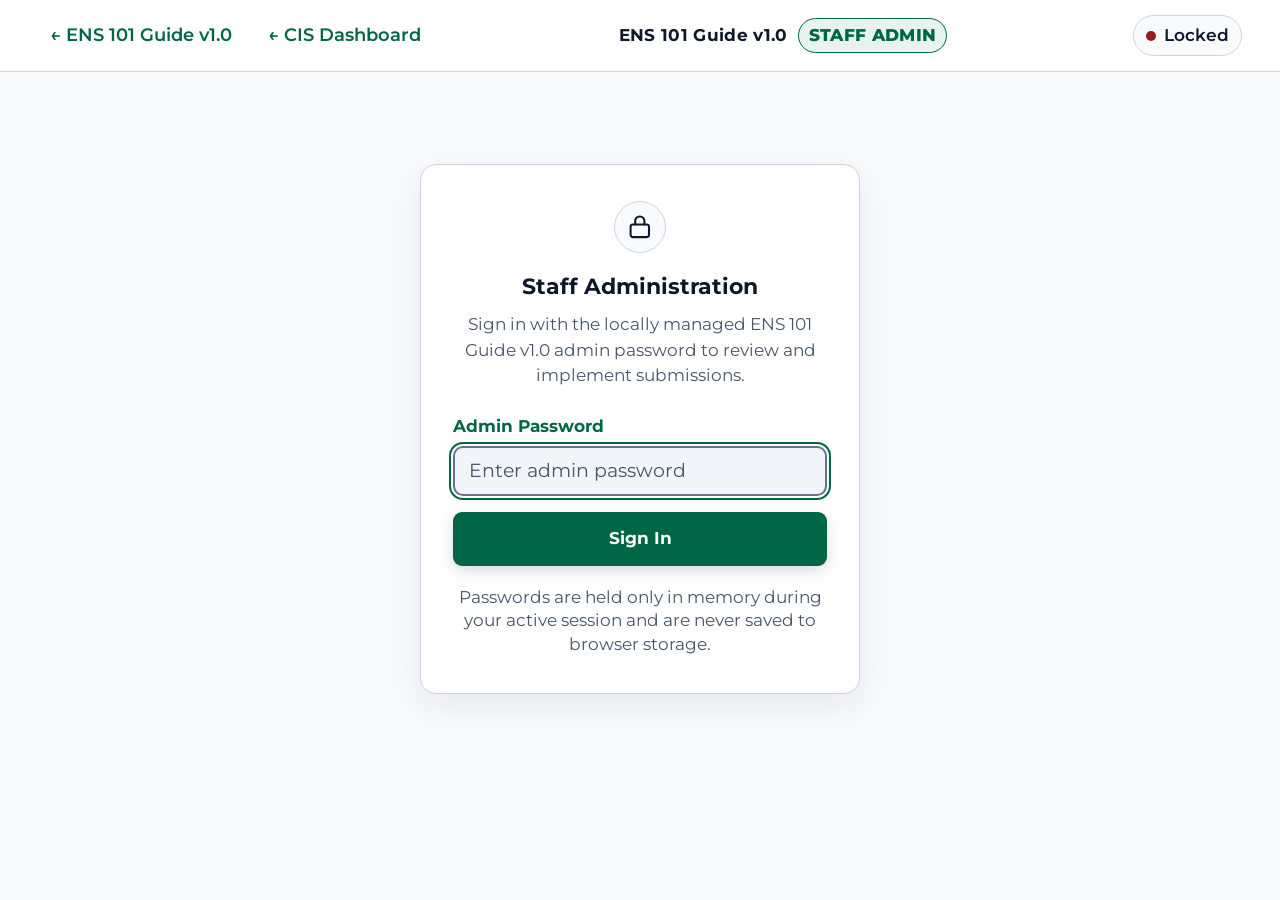
==== commit 0e6af93c: "Migrate the ENS 101 Guide UI to ECC v2.2 Vendors the four ECC CSS files from the approved pin fdcee8" ====
--- a/static/admin.html
+++ b/static/admin.html
@@ -6,7 +6,14 @@
     <meta name="description" content="Staff review and implementation panel for ENS 101 Guide v1.0 suggestions." />
     <title>ENS 101 Guide v1.0</title>
     <link rel="icon" href="favicon.svg" type="image/svg+xml" />
-    <link rel="stylesheet" href="styles.css?v=8" />
+    <link rel="preconnect" href="https://fonts.googleapis.com" />
+    <link rel="preconnect" href="https://fonts.gstatic.com" crossorigin />
+    <link rel="stylesheet" href="https://fonts.googleapis.com/css2?family=Montserrat:wght@400;500;600;700&display=swap" />
+    <link rel="stylesheet" href="ecc-tokens.css" />
+    <link rel="stylesheet" href="ecc-ces-compat.css" />
+    <link rel="stylesheet" href="ecc-components.base.css" />
+    <link rel="stylesheet" href="ecc-app.css" />
+    <link rel="stylesheet" href="styles.css?v=20261021" />
     <link rel="stylesheet" href="admin.css?v=1" />
     <!-- Vercel Web Analytics -->
     <script>
@@ -40,7 +47,7 @@
         <!-- Sign-in Panel -->
         <section id="login-panel" class="admin-login-card" aria-labelledby="login-title">
           <div class="login-header">
-            <div class="login-icon" aria-hidden="true">🔒</div>
+            <div class="login-icon" aria-hidden="true"><svg class="ecc-icon" viewBox="0 0 24 24" aria-hidden="true" focusable="false"><rect x="4" y="10" width="16" height="11" rx="2"/><path d="M8 10V7a4 4 0 0 1 8 0v3"/></svg></div>
             <h1 id="login-title">Staff Administration</h1>
             <p class="login-subtext">Sign in with the locally managed ENS 101 Guide v1.0 admin password to review and implement submissions.</p>
           </div>
@@ -126,7 +133,7 @@
                 <option value="Resources & Referrals">Resources & Referrals</option>
                 <option value="Other Idea">Other Idea</option>
               </select>
-              <input id="search-filter" class="search-input" type="search" placeholder="Filter suggestions…" />
+              <input id="search-filter" class="search-input" type="search" aria-label="Filter suggestions" placeholder="Filter suggestions…" />
             </div>
           </div>
 
@@ -138,7 +145,7 @@
           <!-- Change Password Section -->
           <details class="security-accordion">
             <summary class="security-summary">
-              <span class="summary-icon">🔑</span>
+              <span class="summary-icon"><svg class="ecc-icon" viewBox="0 0 24 24" aria-hidden="true" focusable="false"><circle cx="8" cy="15" r="4"/><path d="M11 12l9-9"/><path d="M16 7l3 3"/></svg></span>
               <span>Change Admin Password</span>
             </summary>
             <form id="change-password-form" class="security-form">
--- a/static/ecc-tokens.css
+++ b/static/ecc-tokens.css
@@ -0,0 +1,95 @@
+/* Ensign Career Coach design tokens: GENERATED, do not edit.
+   Source: tokens/tokens.json (sha256 41a46c1ea0bca053) + tokens/overrides.json
+   Regenerate: python3 scripts/build_tokens.py */
+
+:root {
+  color-scheme: light;
+
+  /* color */
+  --brand: #006645;
+  --brand-hover: #00503a;
+  --brand-tint: #e7f3ee;
+  --brand-tint-soft: #f3faf6;
+  --accent-gold: #FDB515;
+  --ink: #0f172a;
+  --ink-muted: #475569;
+  --surface: #ffffff;
+  --surface-sunken: #f8fafc;
+  --surface-hover: #f1f5f9;
+  --border: #cbd5e1;
+  --border-strong: #94a3b8;
+  --success-bg: #dcfce7;
+  --success-border: #86efac;
+  --success-text: #166534;
+  --success-icon: #16a34a;
+  --warning-bg: #fef3c7;
+  --warning-text: #92400e;
+  --danger-text: #991b1b;
+  --muted-strong: #64748b;
+  --overlay: rgba(15,23,42,0.45);
+
+  /* type */
+  --font-sans: Montserrat, -apple-system, BlinkMacSystemFont, "Segoe UI", sans-serif;
+  --text-heading-lg: 21px;
+  --leading-heading-lg: 1.3;
+  --weight-heading-lg: 700;
+  --text-heading-md: 19px;
+  --leading-heading-md: 1.4;
+  --weight-heading-md: 700;
+  --text-body: 19px;
+  --leading-body: 1.6;
+  --weight-body: 400;
+  --text-body-strong: 19px;
+  --leading-body-strong: 1.6;
+  --weight-body-strong: 700;
+  --text-body-sm: 18px;
+  --leading-body-sm: 1.5;
+  --weight-body-sm: 500;
+  --text-eyebrow: 17px;
+  --leading-eyebrow: 1.4;
+  --weight-eyebrow: 700;
+  --text-control: 18px;
+  --leading-control: 1.35;
+  --weight-control: 600;
+  --text-caption: 17px;
+  --leading-caption: 1.5;
+  --weight-caption: 400;
+
+  /* spacing */
+  --space-1: 4px;
+  --space-2: 8px;
+  --space-3: 12px;
+  --space-4: 16px;
+  --space-5: 20px;
+  --space-6: 24px;
+  --space-7: 32px;
+  --space-8: 48px;
+
+  /* radius */
+  --radius-sm: 8px;
+  --radius-md: 10px;
+  --radius-lg: 14px;
+  --radius-pill: 999px;
+
+  /* shadow */
+  --shadow-card: 0 4px 20px rgba(15,23,42,0.08);
+  --shadow-focus: 0 0 0 3px rgba(0,102,69,0.25), 0 6px 24px rgba(15,23,42,0.12);
+  --shadow-toast: 0 12px 36px rgba(15,23,42,0.16);
+
+  /* local overrides: see tokens/overrides.json for the reason behind each */
+  --input-border: #64748b;  /* pending-upstream */
+  --border-strong: #64748b;  /* pending-upstream */
+  --input-fill: #f1f5f9;  /* rob-decision */
+  --gutter: clamp(24px, 3vw, 56px);  /* exemplar */
+  --sidebar-width: 232px;  /* exemplar */
+
+  /* fixed rules from the design system README */
+  --touch-min: 44px;
+  --text-floor: 17px;
+  --focus-ring: 2px solid var(--brand);
+  --focus-offset: 2px;
+}
+
+@media (prefers-reduced-motion: reduce) {
+  *, *::before, *::after { animation-duration: 0.01ms !important; animation-iteration-count: 1 !important; transition-duration: 0.01ms !important; scroll-behavior: auto !important; }
+}
--- a/static/ecc-ces-compat.css
+++ b/static/ecc-ces-compat.css
@@ -0,0 +1,71 @@
+/* CES -> ECC compatibility layer.
+   Every app vendors the same ces-tokens.css v1.1 (14 identical copies, md5 312bc116...).
+   Load this file AFTER ces-tokens.css and ecc-tokens.css: it re-points the old --ces-* names
+   at Ensign Career Coach values, so existing app CSS moves to the new system with no selector edits.
+   Delete an alias once no app CSS references it (scripts/ecc_audit_static.py reports usage). */
+
+:root {
+  /* brand: navy/gold UI roles become Ensign green; gold is identity-only in ECC */
+  --ces-navy-950: var(--ink);
+  --ces-navy-900: var(--brand);
+  --ces-navy-850: var(--brand-hover);
+  --ces-navy-800: var(--brand-hover);
+  --ces-navy-700: var(--brand);
+  --ces-navy-600: var(--brand);
+  --ces-navy-100: var(--brand-tint);
+  --ces-navy-50:  var(--brand-tint-soft);
+
+  --ces-gold:        var(--brand);        /* was used for active borders and pills: that is brand's job now */
+  --ces-gold-hover:  var(--brand-hover);
+  --ces-gold-light:  var(--brand-tint-soft);
+  --ces-gold-border: var(--border-strong);
+
+  /* surface and text */
+  --ces-ink:         var(--ink);
+  --ces-ink-soft:    var(--ink);
+  --ces-muted:       var(--ink-muted);
+  --ces-muted-light: var(--ink-muted);    /* ECC allows two text colors only */
+  --ces-line:        var(--border);
+  --ces-line-soft:   var(--border);
+  --ces-surface:     var(--surface);
+  --ces-background:  var(--surface-sunken);
+
+  /* status: ECC pairs */
+  --ces-status-success-bg: var(--success-bg);
+  --ces-status-success-text: var(--success-text);
+  --ces-status-success-border: var(--success-border);
+  --ces-status-warning-bg: var(--warning-bg);
+  --ces-status-warning-text: var(--warning-text);
+  --ces-status-error-text: var(--danger-text);
+
+  /* focus: one ring, brand green, everywhere (fixes the 1.7:1 gold ring on light fields) */
+  --ces-focus-ring-dark:  var(--brand);
+  --ces-focus-ring-light: var(--brand);
+  --ces-focus-ring:       var(--brand);
+
+  /* type: Montserrat, 17px floor */
+  --ces-font-body:  var(--font-sans);
+  --ces-font-serif: var(--font-sans);
+  --ces-text-xs:    var(--text-caption);   /* 12px -> 17px */
+  --ces-text-sm:    var(--text-caption);   /* 14px -> 17px */
+  --ces-text-base:  var(--text-body);      /* 15px -> 19px */
+  --ces-text-lg:    var(--text-heading-md);
+  --ces-text-xl:    var(--text-heading-lg);
+  --ces-text-2xl:   var(--text-heading-lg);
+  --ces-weight-semibold: 600;
+  --ces-weight-bold: 700;
+  --ces-weight-extrabold: 700;             /* Montserrat is loaded at 400-700 only */
+
+  /* elevation and shape */
+  --ces-shadow-sm: var(--shadow-card);
+  --ces-shadow-md: var(--shadow-card);
+  --ces-shadow-lg: var(--shadow-toast);
+  --ces-radius-sm: var(--radius-sm);
+  --ces-radius-md: var(--radius-md);
+  --ces-radius-lg: var(--radius-lg);
+  --ces-radius-pill: var(--radius-pill);
+
+  /* layout: fill the width to the gutter instead of a fixed content cap */
+  --ces-content-max: 100%;
+  --ces-prose-max-width: none;
+}
--- a/static/ecc-components.base.css
+++ b/static/ecc-components.base.css
@@ -0,0 +1,114 @@
+/* Ensign Career Coach — component styles. Reads tokens.css custom properties only. */
+
+.ecc-btn {
+  display: inline-flex;
+  align-items: center;
+  justify-content: center;
+  gap: var(--space-2);
+  min-height: 44px;
+  padding: 0 16px;
+  border-radius: var(--radius-md);
+  font-family: var(--font-sans);
+  font-size: 18px;
+  font-weight: 600;
+  line-height: 1.35;
+  border: 1.5px solid transparent;
+  cursor: pointer;
+  text-decoration: none;
+}
+.ecc-btn-primary { background: var(--brand); color: #fff; border-color: var(--brand); }
+.ecc-btn-primary:hover { background: var(--brand-hover); border-color: var(--brand-hover); }
+.ecc-btn-secondary { background: var(--surface); color: var(--ink); border-color: var(--border-strong); }
+.ecc-btn-secondary:hover { border-color: var(--brand); color: var(--brand); }
+.ecc-btn-ghost { background: transparent; border-color: transparent; color: var(--brand); padding: 0 4px; text-decoration: underline; text-underline-offset: 3px; }
+.ecc-btn:focus-visible { outline: 2px solid var(--brand); outline-offset: 2px; }
+.ecc-btn[disabled] { background: var(--muted-strong); border-color: var(--muted-strong); color: #fff; cursor: not-allowed; }
+
+.ecc-pill {
+  display: inline-flex;
+  align-items: center;
+  gap: var(--space-2);
+  min-height: 36px;
+  padding: 0 12px;
+  border-radius: var(--radius-pill);
+  font-family: var(--font-sans);
+  font-size: 17px;
+  font-weight: 600;
+  border: 1.5px solid var(--border-strong);
+  background: var(--surface);
+  color: var(--ink);
+}
+.ecc-pill-success { background: var(--success-bg); border-color: var(--success-border); color: var(--success-text); }
+.ecc-pill-dot { width: 8px; height: 8px; border-radius: 50%; background: currentColor; flex-shrink: 0; }
+.ecc-pill-success .ecc-pill-dot { background: var(--success-icon); }
+
+.ecc-card {
+  background: var(--surface);
+  border: 1.5px solid var(--border);
+  border-radius: var(--radius-lg);
+  box-shadow: var(--shadow-card);
+  padding: var(--space-5);
+  max-width: 560px;
+}
+.ecc-card-title {
+  margin: 0 0 var(--space-2);
+  font-family: var(--font-sans);
+  font-size: 17px;
+  font-weight: 700;
+  color: var(--brand);
+}
+.ecc-card-body { font-family: var(--font-sans); font-size: 19px; line-height: 1.6; color: var(--ink); margin: 0; }
+
+.ecc-chip {
+  flex-shrink: 0;
+  white-space: nowrap;
+  min-height: 44px;
+  padding: 6px 14px;
+  border-radius: var(--radius-pill);
+  border: 1.5px solid var(--border-strong);
+  background: var(--surface);
+  color: var(--ink);
+  font-family: var(--font-sans);
+  font-size: 17px;
+  font-weight: 500;
+  line-height: 1.35;
+  cursor: pointer;
+}
+.ecc-chip:hover { border-color: var(--brand); color: var(--brand); background: var(--brand-tint-soft); }
+.ecc-chip:active { background: var(--brand-tint); }
+.ecc-chip:focus-visible { outline: 2px solid var(--brand); outline-offset: 2px; }
+
+.ecc-nav-item {
+  display: flex;
+  align-items: center;
+  gap: var(--space-3);
+  width: 100%;
+  min-height: 52px;
+  padding: 8px 10px;
+  border-radius: var(--radius-md);
+  border: 1.5px solid var(--border);
+  background: var(--surface);
+  text-align: left;
+  cursor: pointer;
+  color: var(--ink);
+  font-family: var(--font-sans);
+}
+.ecc-nav-item:hover { border-color: var(--brand); }
+.ecc-nav-item.is-active { background: var(--brand-tint); border-color: var(--brand); }
+.ecc-nav-item-badge {
+  width: 30px;
+  height: 30px;
+  flex-shrink: 0;
+  border-radius: 50%;
+  display: flex;
+  align-items: center;
+  justify-content: center;
+  font-size: 17px;
+  font-weight: 700;
+  background: var(--surface-hover);
+  color: var(--ink);
+}
+.ecc-nav-item.is-active .ecc-nav-item-badge { background: var(--brand); color: #fff; }
+.ecc-nav-item-title { font-size: 18px; font-weight: 600; line-height: 1.3; }
+
+.ecc-row { display: flex; align-items: center; gap: var(--space-2); flex-wrap: wrap; }
--- a/static/ecc-app.css
+++ b/static/ecc-app.css
@@ -0,0 +1,531 @@
+/* Ensign Career Coach: app patterns (chat shell, messages, composer, fields).
+   Extends ecc-components.base.css (the five components mirrored from Claude Design).
+   Reads ecc-tokens.css custom properties only. Load order:
+   ecc-tokens.css -> ecc-ces-compat.css -> ecc-components.base.css -> ecc-app.css -> the app's own CSS */
+
+/* ---------- Page ---------- */
+body.ecc {
+  margin: 0;
+  background: var(--surface-sunken);
+  color: var(--ink);
+  font-family: var(--font-sans);
+  font-size: var(--text-body);
+  line-height: var(--leading-body);
+  max-width: 100vw;
+  overflow-x: hidden;
+}
+
+/* ---------- Shell: fixed left rail + dominant chat canvas ---------- */
+.ecc-shell {
+  display: grid;
+  grid-template-columns: var(--sidebar-width) minmax(0, 1fr);
+  min-height: 100dvh;
+  min-width: 0;
+}
+.ecc-sidebar {
+  background: var(--surface);
+  border-right: 1.5px solid var(--border);
+  padding: var(--space-5);
+  display: flex;
+  flex-direction: column;
+  gap: var(--space-3);
+  min-width: 0;
+}
+.ecc-sidebar-label {
+  font-size: var(--text-eyebrow);
+  font-weight: var(--weight-eyebrow);
+  letter-spacing: 0.02em;
+  color: var(--ink-muted);
+  margin: var(--space-4) 0 0;
+}
+.ecc-main {
+  display: flex;
+  flex-direction: column;
+  min-width: 0;
+  overflow: hidden;
+}
+
+/* ---------- Feed: fills the width up to the gutter, no 65ch cap ---------- */
+.ecc-feed {
+  flex: 1;
+  overflow-y: auto;
+  overflow-x: hidden;
+  padding: var(--space-6) var(--gutter);
+  display: flex;
+  flex-direction: column;
+  gap: var(--space-4);
+  min-width: 0;
+}
+.ecc-msg { min-width: 0; overflow-wrap: anywhere; font-size: var(--text-body); line-height: var(--leading-body); }
+.ecc-msg-assistant {
+  background: var(--surface);
+  border: 1.5px solid var(--border);
+  border-radius: var(--radius-lg);
+  box-shadow: var(--shadow-card);
+  padding: var(--space-5);
+  max-width: 100%;
+}
+.ecc-msg-name { font-size: var(--text-caption); font-weight: 700; color: var(--brand); margin: 0 0 var(--space-2); }
+.ecc-msg-user {
+  align-self: flex-end;
+  max-width: 78%;
+  background: var(--brand);
+  color: #ffffff;
+  border-radius: 14px 14px 4px 14px; /* one-off "who said this" cue from the design system */
+  padding: var(--space-4) var(--space-5);
+}
+.ecc-msg-user .ecc-msg-name { color: #d1e7dd; }
+
+/* ---------- Composer ---------- */
+.ecc-composer {
+  background: var(--surface);
+  border-top: 1.5px solid var(--border);
+  padding: var(--space-4) var(--gutter) var(--space-5);
+  display: flex;
+  flex-wrap: wrap;
+  align-items: flex-end;
+  gap: var(--space-2);
+  min-width: 0;
+}
+.ecc-composer-label { flex: 1 1 100%; font-size: var(--text-caption); font-weight: 600; color: var(--ink-muted); }
+
+/* ---------- Text fields: one look everywhere (chat, forms, feedback, intake) ---------- */
+.ecc-field,
+.ecc-composer textarea {
+  flex: 1 1 240px;
+  min-width: 0;
+  min-height: var(--touch-min);
+  padding: 14px 18px;
+  background: var(--input-fill);
+  color: var(--ink);
+  border: 2px solid var(--input-border);
+  border-radius: var(--radius-lg);
+  font-family: var(--font-sans);
+  font-size: var(--text-body);
+  line-height: var(--leading-body);
+  box-shadow: var(--shadow-card);
+  resize: vertical;
+}
+.ecc-field::placeholder,
+.ecc-composer textarea::placeholder { color: var(--ink-muted); opacity: 1; }
+.ecc-field:focus,
+.ecc-composer textarea:focus {
+  background: var(--surface);
+  border-color: var(--brand);
+  box-shadow: var(--shadow-focus); /* replaces shadow-card, never stacks */
+}
+.ecc-field:focus-visible,
+.ecc-composer textarea:focus-visible { outline: var(--focus-ring); outline-offset: var(--focus-offset); }
+.ecc-field[aria-invalid="true"] { border-color: var(--danger-text); }
+.ecc-field-error { color: var(--danger-text); font-size: var(--text-caption); }
+input.ecc-field { border-radius: var(--radius-md); resize: none; } /* single-line inputs are controls: radius-md */
+
+/* ---------- Chip row: single line, scroll buttons, never a bare scrollbar ---------- */
+.ecc-chip-rail { display: flex; align-items: center; gap: var(--space-2); min-width: 0; }
+.ecc-chip-track { display: flex; gap: var(--space-2); overflow-x: auto; scroll-behavior: smooth; scrollbar-width: none; min-width: 0; flex: 1; }
+.ecc-chip-track::-webkit-scrollbar { display: none; }
+.ecc-chip-scroll { flex: 0 0 var(--touch-min); height: var(--touch-min); border-radius: var(--radius-pill); border: 1.5px solid var(--border-strong); background: var(--surface); color: var(--ink); cursor: pointer; }
+.ecc-chip-scroll:focus-visible { outline: var(--focus-ring); outline-offset: var(--focus-offset); }
+
+/* ---------- Toast ---------- */
+.ecc-toast { position: fixed; right: var(--space-6); bottom: calc(var(--space-6) + env(safe-area-inset-bottom, 0px)); background: var(--surface); border: 1.5px solid var(--success-border); color: var(--success-text); border-radius: var(--radius-lg); box-shadow: var(--shadow-toast); padding: var(--space-3) var(--space-5); font-size: var(--text-control); font-weight: 600; }
+
+/* ---------- Breakpoints ---------- */
+@media (max-width: 899.98px) {
+  .ecc-shell { grid-template-columns: minmax(0, 1fr); }
+  .ecc-sidebar {
+    position: fixed; inset: 0 auto 0 0; z-index: 40;
+    width: min(88vw, 320px);
+    padding-top: calc(var(--space-5) + env(safe-area-inset-top, 0px));
+    transform: translateX(-100%);
+    transition: transform 200ms ease;
+    box-shadow: var(--shadow-toast);
+    overflow-y: auto;
+  }
+  .ecc-sidebar.is-open { transform: none; }
+  .ecc-scrim { position: fixed; inset: 0; z-index: 30; background: var(--overlay); }
+  .ecc-scrim[hidden] { display: none; }
+}
+@media (min-width: 900px) { .ecc-menu-button, .ecc-scrim { display: none; } }
+@media (max-width: 639.98px) {
+  :root { --gutter: 16px; }
+  .ecc-composer textarea, .ecc-composer .ecc-field { flex-basis: 100%; }
+  .ecc-composer .ecc-btn { flex: 1 1 100%; }
+  .ecc-msg-assistant { padding: 14px 16px; }
+}
+@media (max-width: 375px) {
+  :root { --gutter: 12px; }
+  .ecc-msg-user { max-width: 90%; }
+}
+
+/* ---------- Windows High Contrast ---------- */
+@media (forced-colors: active) {
+  .ecc-field, .ecc-composer textarea { border-color: ButtonText; }
+  .ecc-field:focus-visible, .ecc-composer textarea:focus-visible { outline-color: Highlight; }
+  .ecc-pill, .ecc-chip { border-color: ButtonText; }
+}
+
+/* ECC dashboard pattern. Authored with Coding Helper. */
+
+/* ── Dashboard shell ─────────────────────────────────────────────── */
+.ecc-dash {
+  box-sizing: border-box;
+  width: 100%;
+  padding-inline: var(--gutter);
+  padding-block: var(--space-6) var(--space-7);
+  background: var(--surface-sunken);
+}
+
+/* ── Dashboard header ────────────────────────────────────────────── */
+.ecc-dash__header {
+  display: flex;
+  flex-wrap: wrap;
+  align-items: flex-start;
+  gap: var(--space-4);
+  margin-block-end: var(--space-6);
+  min-width: 0;
+}
+
+.ecc-dash__titles {
+  flex: 1 1 min(100%, 480px);
+  min-width: 0;
+}
+
+.ecc-dash__title {
+  font-family: var(--font-sans);
+  font-size: var(--text-heading-lg);
+  font-weight: 700;
+  line-height: 1.2;
+  color: var(--ink);
+  margin: 0 0 var(--space-2);
+  overflow-wrap: anywhere;
+}
+
+.ecc-dash__subtitle {
+  font-family: var(--font-sans);
+  font-size: var(--text-body);
+  font-weight: 400;
+  line-height: var(--leading-body);
+  color: var(--ink-muted);
+  margin: 0;
+  overflow-wrap: anywhere;
+}
+
+/* ── Metrics strip ───────────────────────────────────────────────── */
+.ecc-dash__metrics {
+  display: flex;
+  flex-wrap: wrap;
+  gap: var(--space-3);
+  align-items: flex-start;
+  min-width: 0;
+}
+
+.ecc-dash__metric {
+  display: flex;
+  flex-direction: column;
+  align-items: center;
+  gap: var(--space-2);
+  background: var(--surface);
+  border: 1px solid var(--border);
+  border-radius: var(--radius-md);
+  padding: var(--space-3) var(--space-4);
+  min-width: 0;
+}
+
+.ecc-dash__metric-value {
+  font-family: var(--font-sans);
+  font-size: var(--text-heading-md);
+  font-weight: 700;
+  color: var(--ink);
+  line-height: 1.1;
+  overflow-wrap: anywhere;
+}
+
+.ecc-dash__metric-label {
+  font-family: var(--font-sans);
+  font-size: max(17px, var(--text-caption));
+  font-weight: 500;
+  color: var(--ink-muted);
+  overflow-wrap: anywhere;
+  text-align: center;
+}
+
+/* ── Section ─────────────────────────────────────────────────────── */
+.ecc-dash-section {
+  margin-block-end: var(--space-7);
+  min-width: 0;
+}
+
+.ecc-dash-section__heading-row {
+  display: flex;
+  flex-wrap: wrap;
+  align-items: baseline;
+  gap: var(--space-3);
+  margin-block-end: var(--space-3);
+  min-width: 0;
+}
+
+.ecc-dash-section__heading {
+  font-family: var(--font-sans);
+  font-size: var(--text-heading-md);
+  font-weight: 600;
+  color: var(--ink);
+  margin: 0;
+  line-height: 1.25;
+  overflow-wrap: anywhere;
+  min-width: 0;
+}
+
+.ecc-dash-section__count {
+  font-family: var(--font-sans);
+  font-size: max(17px, var(--text-caption));
+  font-weight: 500;
+  color: var(--ink-muted);
+  white-space: nowrap;
+  flex-shrink: 0;
+}
+
+.ecc-dash-section__rule {
+  border: none;
+  border-block-start: 1px solid var(--brand);
+  margin: 0 0 var(--space-4);
+}
+
+/* ── Grid ────────────────────────────────────────────────────────── */
+.ecc-dash-grid {
+  display: grid;
+  grid-template-columns: repeat(auto-fit, minmax(min(100%, 320px), 1fr));
+  gap: var(--space-4);
+  min-width: 0;
+}
+
+.ecc-dash-grid > * {
+  min-width: 0;
+}
+
+/* ── Tool card ───────────────────────────────────────────────────── */
+.ecc-tool-card {
+  display: flex;
+  flex-direction: column;
+  gap: var(--space-3);
+  background: var(--surface);
+  border: 1px solid var(--border);
+  border-radius: var(--radius-lg);
+  box-shadow: var(--shadow-card);
+  padding: var(--space-4);
+  min-width: 0;
+}
+
+/* icon */
+.ecc-tool-card__icon {
+  display: flex;
+  align-items: center;
+  color: var(--ink-muted);
+  min-width: 0;
+  flex-shrink: 0;
+}
+
+.ecc-tool-card__icon svg {
+  display: block;
+  width: 2rem;
+  height: 2rem;
+  flex-shrink: 0;
+}
+
+/* status badge */
+.ecc-tool-card__status {
+  display: inline-flex;
+  align-items: center;
+  align-self: flex-start;
+  font-family: var(--font-sans);
+  font-size: max(17px, var(--text-caption));
+  font-weight: 600;
+  line-height: 1;
+  border-radius: var(--radius-pill);
+  padding: 4px var(--space-3);
+  min-width: 0;
+  overflow-wrap: anywhere;
+}
+
+.ecc-tool-card__status--success {
+  background: var(--success-bg);
+  color: var(--success-text);
+  border: 1px solid var(--success-border);
+}
+
+.ecc-tool-card__status--preview {
+  background: var(--brand-tint);
+  color: var(--brand);
+  border: 1px solid var(--border-strong);
+}
+
+/* card body */
+.ecc-tool-card__body {
+  display: flex;
+  flex-direction: column;
+  gap: var(--space-2);
+  flex: 1 1 auto;
+  min-width: 0;
+}
+
+.ecc-tool-card__body > * {
+  min-width: 0;
+}
+
+.ecc-tool-card__title {
+  font-family: var(--font-sans);
+  font-size: var(--text-heading-md);
+  font-weight: 600;
+  color: var(--ink);
+  margin: 0;
+  line-height: 1.25;
+  overflow-wrap: anywhere;
+}
+
+.ecc-tool-card__description {
+  font-family: var(--font-sans);
+  font-size: var(--text-body);
+  font-weight: 400;
+  color: var(--ink-muted);
+  margin: 0;
+  line-height: var(--leading-body);
+  overflow-wrap: anywhere;
+}
+
+/* primary action link — 44 px touch target, all states */
+.ecc-tool-card__action {
+  display: inline-flex;
+  align-items: center;
+  justify-content: center;
+  align-self: flex-start;
+  margin-block-start: auto;
+  min-height: var(--touch-min, 44px);
+  padding-inline: var(--space-4);
+  padding-block: var(--space-3);
+  border-radius: var(--radius-md);
+  background: var(--brand);
+  color: var(--surface);
+  font-family: var(--font-sans);
+  font-size: var(--text-body);
+  font-weight: 600;
+  line-height: 1;
+  text-decoration: none;
+  border: 2px solid transparent;
+  cursor: pointer;
+  overflow-wrap: anywhere;
+  min-width: 0;
+  transition: background 0.14s ease, border-color 0.14s ease;
+}
+
+.ecc-tool-card__action:hover {
+  background: var(--brand-hover);
+}
+
+.ecc-tool-card__action:active {
+  background: var(--brand-hover);
+  filter: brightness(0.9);
+}
+
+.ecc-tool-card__action:focus-visible {
+  outline: 3px solid var(--brand);
+  outline-offset: 3px;
+  background: var(--brand);
+}
+
+.ecc-tool-card__action[aria-disabled="true"],
+.ecc-tool-card__action:disabled {
+  background: var(--border-strong);
+  color: var(--ink-muted);
+  cursor: not-allowed;
+  pointer-events: none;
+  border-color: transparent;
+}
+
+.ecc-tool-card__action[aria-current="true"],
+.ecc-tool-card__action[aria-current="page"] {
+  background: var(--brand-hover);
+  border-color: var(--border-strong);
+  color: var(--surface);
+}
+
+/* ── Detail body ─────────────────────────────────────────────────── */
+.ecc-dash__detail-body {
+  display: flex;
+  flex-direction: column;
+  gap: var(--space-3);
+  min-width: 0;
+}
+
+.ecc-dash__detail-body p {
+  font-family: var(--font-sans);
+  font-size: var(--text-body);
+  font-weight: 400;
+  color: var(--ink);
+  line-height: var(--leading-body);
+  margin: 0;
+  overflow-wrap: anywhere;
+  min-width: 0;
+}
+
+.ecc-dash__detail-body strong {
+  font-weight: 600;
+  color: var(--ink);
+}
+
+/* ── Forced colors (Windows High Contrast) ───────────────────────── */
+@media (forced-colors: active) {
+  .ecc-tool-card {
+    border: 2px solid ButtonText;
+    forced-color-adjust: none;
+    background: Canvas;
+  }
+
+  .ecc-tool-card__title,
+  .ecc-tool-card__description,
+  .ecc-dash__title,
+  .ecc-dash__subtitle {
+    color: CanvasText;
+  }
+
+  .ecc-tool-card__icon {
+    color: ButtonText;
+  }
+
+  .ecc-tool-card__status--success,
+  .ecc-tool-card__status--preview {
+    forced-color-adjust: none;
+    background: Canvas;
+    color: CanvasText;
+    border: 1px solid ButtonText;
+  }
+
+  .ecc-tool-card__action {
+    forced-color-adjust: none;
+    background: ButtonFace;
+    color: ButtonText;
+    border: 2px solid ButtonText;
+  }
+
+  .ecc-tool-card__action:hover,
+  .ecc-tool-card__action:focus-visible {
+    background: Highlight;
+    color: HighlightText;
+    border-color: Highlight;
+  }
+
+  .ecc-tool-card__action[aria-disabled="true"],
+  .ecc-tool-card__action:disabled {
+    background: GrayText;
+    color: Canvas;
+    border-color: GrayText;
+  }
+
+  .ecc-dash__metric {
+    border: 1px solid ButtonText;
+    background: Canvas;
+  }
+
+  .ecc-dash-section__rule {
+    border-block-start-color: ButtonText;
+  }
+}
--- a/static/styles.css
+++ b/static/styles.css
@@ -1,28 +1,30 @@
 :root {
-  --navy-950: #0d1d2b;
-  --navy-900: #14283d;
-  --navy-800: #1e3953;
-  --navy-700: #294b6a;
-  --blue-100: #e7f0f6;
-  --blue-50: #f3f7fa;
-  --gold: #d6a43d;
-  --gold-soft: #f8eed7;
-  --ink: #172433;
-  --muted: #667382;
-  --line: #dfe5e9;
-  --surface: #ffffff;
-  --background: #f4f6f7;
-  --green: #287a59;
-  --green-soft: #e8f4ee;
-  --red: #b54747;
-  --shadow: 0 8px 28px rgba(20, 40, 61, 0.07);
-  --radius: 14px;
-  --font: Inter, ui-sans-serif, -apple-system, BlinkMacSystemFont, "Segoe UI", sans-serif;
+  color-scheme: light;
+  /* Legacy names kept so existing rules resolve to ECC tokens (ecc-tokens.css loads first). */
+  --navy-950: var(--ink);
+  --navy-900: var(--brand);
+  --navy-800: var(--brand);
+  --navy-700: var(--brand-hover);
+  --navy-600: var(--brand-hover);
+  --navy-400: var(--border-strong);
+  --blue-100: var(--brand-tint);
+  --blue-50: var(--surface-sunken);
+  --gold: var(--brand);
+  --gold-soft: var(--brand-tint);
+  --muted: var(--ink-muted);
+  --line: var(--border);
+  --background: var(--surface-sunken);
+  --green: var(--success-text);
+  --green-soft: var(--success-bg);
+  --red: var(--danger-text);
+  --shadow: var(--shadow-card);
+  --radius: var(--radius-lg);
+  --font: var(--font-sans);
 }
 
 * { box-sizing: border-box; }
 html { scroll-behavior: smooth; }
-body { margin: 0; color: var(--ink); background: var(--background); font-family: var(--font); font-size: 14px; }
+body { margin: 0; color: var(--ink); background: var(--background); font-family: var(--font); font-size: var(--text-body); line-height: var(--leading-body); }
 button, input, select, textarea { font: inherit; }
 button, a { -webkit-tap-highlight-color: transparent; }
 button { color: inherit; }
@@ -30,20 +32,20 @@
 .sr-only { position: absolute; width: 1px; height: 1px; padding: 0; margin: -1px; overflow: hidden; clip: rect(0,0,0,0); white-space: nowrap; border: 0; }
 
 .app-shell { min-height: 100vh; }
-.topbar { position: sticky; top: 0; z-index: 20; height: 72px; display: flex; align-items: center; justify-content: space-between; gap: 12px; padding: 0 20px; color: #fff; background: var(--navy-900); box-shadow: 0 2px 12px rgba(8,25,40,.16); }
-.brand { flex: 0 0 auto; display: inline-flex; align-items: center; gap: 11px; color: #fff; text-decoration: none; width: fit-content; }
-.brand-mark { width: 38px; height: 38px; display: grid; place-items: center; border: 1px solid rgba(255,255,255,.45); border-radius: 50%; color: var(--gold); font-family: Georgia, serif; font-size: 23px; font-weight: 700; }
+.topbar { position: sticky; top: 0; z-index: 20; min-height: 72px; display: flex; flex-wrap: wrap; align-items: center; justify-content: space-between; gap: 10px 16px; padding: 10px var(--gutter); color: var(--ink); background: var(--surface); border-bottom: 1px solid var(--border); }
+.brand { flex: 0 0 auto; display: inline-flex; align-items: center; gap: 11px; color: var(--ink); text-decoration: none; width: fit-content; }
+.brand-mark { width: 40px; height: 40px; display: grid; place-items: center; border-radius: 50%; color: #fff; background: var(--brand); font-size: 22px; font-weight: 700; }
 .brand-copy { display: grid; line-height: 1.1; }
-.brand-copy strong { font-size: 16px; letter-spacing: .06em; }
-.brand-copy small { margin-top: 3px; color: #c8d3dc; font-size: 12px; }
-.top-nav { flex: 0 0 auto; margin-left: 6px; display: flex; gap: 4px; height: 72px; }
-.top-nav-button { position: relative; padding: 0 14px; border: 0; color: #c5d1db; background: transparent; cursor: pointer; font-weight: 650; font-size: 13.5px; }
+.brand-copy strong { font-size: var(--text-caption); letter-spacing: .06em; }
+.brand-copy small { margin-top: 3px; color: var(--ink-muted); font-size: var(--text-caption); }
+.top-nav { flex: 0 0 auto; margin-left: 6px; display: flex; flex-wrap: wrap; gap: 4px; min-height: 44px; }
+.top-nav-button { position: relative; min-height: 44px; padding: 0 14px; border: 0; color: var(--ink-muted); background: transparent; cursor: pointer; font-weight: 650; font-size: var(--text-control); }
 .top-nav-button::after { content: ""; position: absolute; left: 14px; right: 14px; bottom: 0; height: 3px; border-radius: 3px 3px 0 0; background: transparent; }
-.top-nav-button:hover, .top-nav-button.active { color: #fff; }
+.top-nav-button:hover, .top-nav-button.active { color: var(--brand); }
 .top-nav-button.active::after { background: var(--gold); }
-.top-actions { display: flex; align-items: center; gap: 8px; margin-left: auto; flex-shrink: 0; }
-.autosave-status { display: inline-flex; align-items: center; gap: 7px; color: #94a3b8; font-size: 11.5px; font-weight: 600; white-space: nowrap; }
-.status-dot { width: 7px; height: 7px; border-radius: 50%; background: #10b981; box-shadow: 0 0 0 2px rgba(16,185,129,.25); }
+.top-actions { display: flex; flex-wrap: wrap; align-items: center; gap: 8px; margin-left: auto; }
+.autosave-status { display: inline-flex; align-items: center; gap: 7px; color: var(--ink-muted); font-size: var(--text-caption); font-weight: 600; white-space: nowrap; }
+.status-dot { width: 10px; height: 10px; border-radius: 50%; background: var(--success-icon); }
 
 .button { min-height: 44px; min-width: 44px; display: inline-flex; align-items: center; justify-content: center; gap: 8px; padding: 9px 15px; border: 1px solid transparent; border-radius: 9px; cursor: pointer; font-weight: 700; text-decoration: none; transition: transform .16s ease, background .16s ease, border-color .16s ease; }
 .button:hover { transform: translateY(-1px); }
@@ -53,16 +55,16 @@
 .button.primary:hover { background: var(--navy-700); }
 .button.secondary { color: var(--navy-800); background: #fff; border-color: #cfd8de; }
 .button.secondary:hover { background: var(--blue-50); border-color: #aebdc7; }
-.button.ghost { min-height: 44px; min-width: 44px; color: #fff; background: rgba(255,255,255,.08); border-color: rgba(255,255,255,.2); }
-.button.ghost:hover { background: rgba(255,255,254,.14); }
-.nav-header-btn { height: 44px; min-height: 44px; display: inline-flex; align-items: center; font-size: 11.5px; font-weight: 700; gap: 7px; padding: 0 12px; color: #ffffff; background: #14283d; border: 1px solid #2a4663; border-radius: 8px; text-decoration: none; white-space: nowrap; box-shadow: 0 1px 3px rgba(0, 0, 0, 0.2); transition: transform .16s ease, background .16s ease, border-color .16s ease, box-shadow .16s ease; }
-.nav-header-btn:hover { color: #ffffff; border-color: var(--gold); background: #1e3a57; transform: translateY(-1px); box-shadow: 0 3px 8px rgba(0, 0, 0, 0.3); }
-.nav-header-btn svg { width: 15px; height: 15px; color: var(--gold); flex-shrink: 0; }
-.new-student-btn { height: 44px; min-height: 44px; display: inline-flex; align-items: center; gap: 6px; padding: 0 13px; font-size: 12px; font-weight: 800; background: var(--gold); color: var(--navy-950); border: 1px solid #cfa228; border-radius: 8px; box-shadow: 0 1px 3px rgba(0, 0, 0, 0.18); white-space: nowrap; cursor: pointer; flex-shrink: 0; transition: transform .16s ease, background .16s ease, box-shadow .16s ease; }
-.new-student-btn:hover { background: #deb033; color: #0b1a28; transform: translateY(-1px); box-shadow: 0 3px 8px rgba(0, 0, 0, 0.25); }
-.new-student-btn svg { width: 15px; height: 15px; stroke: var(--navy-950); stroke-width: 2.4; flex-shrink: 0; }
+.button.ghost { min-height: 44px; min-width: 44px; color: var(--brand); background: var(--surface); border-color: var(--border-strong); }
+.button.ghost:hover { background: var(--brand-tint); }
+.nav-header-btn { min-height: 44px; display: inline-flex; align-items: center; font-size: var(--text-control); font-weight: 600; gap: 8px; padding: 0 14px; color: var(--brand); background: var(--surface); border: 2px solid var(--border-strong); border-radius: var(--radius-md); text-decoration: none; transition: background .16s ease, border-color .16s ease; }
+.nav-header-btn:hover { color: var(--brand); border-color: var(--brand); background: var(--brand-tint); }
+.nav-header-btn svg { width: 18px; height: 18px; color: var(--brand); flex-shrink: 0; }
+.new-student-btn { min-height: 44px; display: inline-flex; align-items: center; gap: 8px; padding: 0 16px; font-size: var(--text-control); font-weight: 600; background: var(--brand); color: #fff; border: 2px solid var(--brand); border-radius: var(--radius-md); white-space: nowrap; cursor: pointer; transition: background .16s ease, border-color .16s ease; }
+.new-student-btn:hover { background: var(--brand-hover); border-color: var(--brand-hover); color: #fff; }
+.new-student-btn svg { width: 18px; height: 18px; stroke: #fff; stroke-width: 2.4; flex-shrink: 0; }
 .button.danger { color: #fff; background: var(--red); }
-.button.small { min-height: 44px; padding: 7px 12px; font-size: 12px; }
+.button.small { min-height: 44px; padding: 7px 12px; font-size: var(--text-caption); }
 .button:disabled,
 .button[disabled] {
   opacity: 0.42;
@@ -79,7 +81,7 @@
 }
 .button.primary:disabled,
 .button.primary[disabled] {
-  background: var(--navy-800) !important;
+  background: var(--brand) !important;
   color: #fff !important;
 }
 
@@ -90,11 +92,10 @@
   justify-content: center;
   gap: 2px;
   padding: 3px 10px;
-  background: #14283d;
-  border: 1px solid #2a4663;
-  border-radius: 8px;
-  box-shadow: 0 1px 3px rgba(0, 0, 0, 0.2);
-  min-height: 36px;
+  background: var(--surface-sunken);
+  border: 1px solid var(--border);
+  border-radius: var(--radius-md);
+  min-height: 44px;
   flex-shrink: 0;
 }
 
@@ -102,7 +103,7 @@
   display: inline-flex;
   align-items: center;
   gap: 6px;
-  font-size: 11px;
+  font-size: var(--text-caption);
   font-weight: 750;
   letter-spacing: 0.02em;
   line-height: 1.25;
@@ -123,7 +124,7 @@
 }
 
 .topbar-status-box .engine-indicator-pill.engine-qwen {
-  color: #6ee7b7;
+  color: var(--success-text);
 }
 
 .topbar-status-box .engine-indicator-pill.engine-qwen .engine-indicator-dot {
@@ -132,7 +133,7 @@
 }
 
 .topbar-status-box .engine-indicator-pill.engine-gemini {
-  color: #93c5fd;
+  color: var(--brand);
 }
 
 .topbar-status-box .engine-indicator-pill.engine-gemini .engine-indicator-dot {
@@ -141,7 +142,7 @@
 }
 
 .topbar-status-box .engine-indicator-pill.engine-offline {
-  color: #fca5a5;
+  color: var(--danger-text);
 }
 
 .topbar-status-box .engine-indicator-pill.engine-offline .engine-indicator-dot {
@@ -152,8 +153,8 @@
   display: inline-flex;
   align-items: center;
   gap: 6px;
-  color: #94a3b8;
-  font-size: 10px;
+  color: var(--ink-muted);
+  font-size: var(--text-caption);
   font-weight: 600;
   line-height: 1.2;
   white-space: nowrap;
@@ -171,12 +172,12 @@
 .workspace { min-height: calc(100vh - 72px); display: grid; grid-template-columns: 260px minmax(0, 1fr); }
 .workflow-sidebar { position: sticky; top: 72px; height: calc(100vh - 72px); display: flex; flex-direction: column; overflow: auto; border-right: 1px solid var(--line); background: #fff; }
 .sidebar-heading { padding: 25px 23px 19px; border-bottom: 1px solid var(--line); }
-.eyebrow { margin: 0 0 7px; color: var(--navy-700); font-size: 10px; font-weight: 800; letter-spacing: .11em; text-transform: uppercase; }
+.eyebrow { margin: 0 0 7px; color: var(--navy-700); font-size: var(--text-caption); font-weight: 800; letter-spacing: .11em; text-transform: uppercase; }
 .eyebrow.appointment-label,
 .resource-category.appointment-label { text-transform: none; }
 .progress-row { display: flex; align-items: baseline; justify-content: space-between; gap: 10px; }
-.progress-row strong { font-size: 14px; }
-.progress-row span { color: var(--muted); font-size: 11px; }
+.progress-row strong { font-size: var(--text-caption); }
+.progress-row span { color: var(--muted); font-size: var(--text-caption); }
 .progress-track { height: 5px; margin-top: 11px; overflow: hidden; border-radius: 5px; background: #e8ecef; }
 .progress-track span { display: block; height: 100%; width: 0; border-radius: inherit; background: var(--gold); transition: width .25s ease; }
 .workflow-nav { padding: 14px 12px; }
@@ -189,47 +190,47 @@
 .workflow-button.confidence-low:hover { background: #e5e7eb; }
 .workflow-button.confidence-medium:hover { background: #ffe5bd; }
 .workflow-button.confidence-high:hover { background: #dbeafe; }
-.workflow-num { width: 29px; height: 29px; display: grid; place-items: center; border: 1px solid #cbd5dc; border-radius: 50%; color: var(--muted); background: #fff; font-size: 11px; font-weight: 800; }
+.workflow-num { width: 29px; height: 29px; display: grid; place-items: center; border: 1px solid #cbd5dc; border-radius: 50%; color: var(--muted); background: #fff; font-size: var(--text-caption); font-weight: 800; }
 .workflow-button.active .workflow-num { color: #fff; border-color: var(--navy-800); background: var(--navy-800); }
 .workflow-button.complete .workflow-num { color: #fff; border-color: var(--green); background: var(--green); }
 .workflow-label { display: grid; gap: 3px; }
-.workflow-label strong { color: var(--ink); font-size: 13px; }
-.workflow-label small { color: var(--muted); font-size: 10.5px; }
-.workflow-check { color: var(--green); font-size: 14px; }
+.workflow-label strong { color: var(--ink); font-size: var(--text-caption); }
+.workflow-label small { color: var(--muted); font-size: var(--text-caption); }
+.workflow-check { color: var(--green); font-size: var(--text-caption); }
 .privacy-card { display: flex; gap: 10px; margin: auto 15px 18px; padding: 13px; border: 1px solid #e5d7ba; border-radius: 10px; color: #66552c; background: #fcf8ef; }
 .privacy-card > svg { flex: 0 0 17px; margin-top: 1px; }
-.privacy-card strong { font-size: 11px; }
-.privacy-card p { margin: 4px 0 0; color: #75694e; font-size: 10.5px; line-height: 1.5; }
+.privacy-card strong { font-size: var(--text-caption); }
+.privacy-card p { margin: 4px 0 0; color: #75694e; font-size: var(--text-caption); line-height: 1.5; }
 
 .main-area { min-width: 0; padding: 34px clamp(24px, 4vw, 56px) 70px; }
-.view { display: none; max-width: 1180px; margin: 0 auto; }
+.view { display: none; max-width: none; margin: 0 auto; }
 .view.active { display: block; animation: fadeIn .2s ease; }
 @keyframes fadeIn { from { opacity: .4; transform: translateY(3px); } }
 .page-heading { display: flex; align-items: flex-start; justify-content: space-between; gap: 24px; margin-bottom: 23px; }
-.page-heading h1 { margin: 0; color: var(--navy-950); font-family: Georgia, "Times New Roman", serif; font-size: clamp(28px, 3vw, 38px); line-height: 1.16; font-weight: 650; letter-spacing: -.02em; }
+.page-heading h1 { margin: 0; color: var(--navy-950); font-size: clamp(28px, 3vw, 38px); line-height: 1.16; font-weight: 650; letter-spacing: -.02em; }
 .page-description { max-width: 730px; margin: 9px 0 0; color: var(--muted); line-height: 1.6; }
-.duration-chip { flex: 0 0 auto; display: inline-flex; align-items: center; padding: 7px 11px; border: 1px solid #d8e0e5; border-radius: 20px; color: var(--muted); background: #fff; font-size: 11px; font-weight: 700; }
+.duration-chip { flex: 0 0 auto; display: inline-flex; align-items: center; padding: 7px 11px; border: 1px solid #d8e0e5; border-radius: 20px; color: var(--muted); background: #fff; font-size: var(--text-caption); font-weight: 700; }
 .card { border: 1px solid var(--line); border-radius: var(--radius); background: var(--surface); box-shadow: var(--shadow); }
 .section-heading { display: flex; align-items: center; justify-content: space-between; gap: 18px; margin-bottom: 18px; }
 .section-heading.compact { margin-bottom: 15px; }
 .section-heading h2 { margin: 0; color: var(--navy-950); font-size: 17px; line-height: 1.25; }
-.optional-label { color: var(--muted); font-size: 10.5px; }
+.optional-label { color: var(--muted); font-size: var(--text-caption); }
 .student-card { padding: 20px 22px 22px; margin-bottom: 20px; }
 .student-card[hidden] { display: none; }
 .student-fields { display: grid; grid-template-columns: repeat(3, 1fr); gap: 14px; }
-label > span { display: block; margin-bottom: 7px; color: #4d5b68; font-size: 11px; font-weight: 750; }
+label > span { display: block; margin-bottom: 7px; color: #4d5b68; font-size: var(--text-caption); font-weight: 750; }
 input, select, textarea { width: 100%; border: 1px solid #ced7dd; border-radius: 8px; color: var(--ink); background: #fff; transition: border-color .16s ease, box-shadow .16s ease; }
 input, select { height: 42px; padding: 0 11px; }
 textarea { padding: 11px 12px; resize: vertical; line-height: 1.5; }
 input::placeholder, textarea::placeholder { color: #9aa5ae; }
-input:focus, select:focus, textarea:focus { outline: none; border-color: var(--navy-700); box-shadow: 0 0 0 3px rgba(41,75,106,.1); }
+input:focus, select:focus, textarea:focus { outline: var(--focus-ring); outline-offset: var(--focus-offset); border-color: var(--navy-700); box-shadow: 0 0 0 3px rgba(0,102,69,.25); }
 .confidence-field input { padding: 0; accent-color: var(--navy-700); cursor: pointer; appearance: none; -webkit-appearance: none; height: 6px; border-radius: 3px; border: none; background: linear-gradient(to right, #ef4444, #eab308, #22c55e); outline: none; }
 .confidence-field input::-webkit-slider-thumb { -webkit-appearance: none; appearance: none; width: 18px; height: 18px; border-radius: 50%; background: var(--navy-700); cursor: pointer; border: 2px solid #fff; box-shadow: 0 1px 3px rgba(0,0,0,.3); }
 .confidence-field input::-moz-range-thumb { width: 18px; height: 18px; border-radius: 50%; background: var(--navy-700); cursor: pointer; border: 2px solid #fff; box-shadow: 0 1px 3px rgba(0,0,0,.3); }
 .confidence-field input::-webkit-slider-runnable-track { background: linear-gradient(to right, #ef4444, #eab308, #22c55e); border-radius: 3px; height: 6px; }
 .confidence-field input::-moz-range-track { background: linear-gradient(to right, #ef4444, #eab308, #22c55e); border-radius: 3px; height: 6px; border: none; }
 .confidence-field output { color: var(--navy-800); font-weight: 850; }
-.confidence-hint { font-size: 11px; font-weight: 400; color: var(--navy-400, #6b7a8d); margin-left: 2px; }
+.confidence-hint { font-size: var(--text-caption); font-weight: 400; color: var(--navy-400, #6b7a8d); margin-left: 2px; }
 .confidence-career-link {
   display: inline-flex;
   align-items: center;
@@ -237,7 +238,7 @@
   width: fit-content;
   margin-top: 11px;
   color: var(--navy-800);
-  font-size: 11.5px;
+  font-size: var(--text-caption);
   font-weight: 800;
   line-height: 1.3;
   text-decoration: underline;
@@ -246,13 +247,13 @@
 }
 .confidence-career-link:hover { color: var(--gold); }
 .confidence-career-link:focus-visible {
-  outline: 3px solid rgba(41,75,106,.2);
+  outline: 3px solid rgba(0,102,69,.35);
   outline-offset: 3px;
   border-radius: 3px;
 }
 .career-lookup { margin-top: 17px; padding: 15px; border: 1px solid #d8e3e9; border-radius: 10px; background: #f8fbfc; }
 .career-lookup-heading { display: flex; align-items: center; justify-content: space-between; gap: 18px; }
-.career-lookup-heading h3 { margin: 2px 0 0; color: var(--navy-950); font-size: 14px; }
+.career-lookup-heading h3 { margin: 2px 0 0; color: var(--navy-950); font-size: var(--text-caption); }
 /* B6: Required field validation */
 input.required-incomplete {
   border-color: #ef4444 !important;
@@ -263,31 +264,16 @@
   display: block;
   margin-top: 4px;
   color: #dc2626;
-  font-size: 10.5px;
+  font-size: var(--text-caption);
   font-weight: 650;
 }
 
 /* Ensign Connect Account Section */
 .prep-connect-section { margin-top: 18px; padding: 14px 16px; border: 1px solid #d8e3e9; border-radius: 10px; background: #f8fbfc; }
-.vmock-readiness { margin-top: 24px; padding-top: 20px; border-top: 1px solid var(--line); font-size: 19px; line-height: 1.6; }
-.vmock-readiness[hidden], .vmock-metrics[hidden] { display: none; }
-.vmock-readiness h3 { font-size: 19px; margin: 0 0 12px; }
-.vmock-readiness p { font-size: 17px; margin: 12px 0; overflow-wrap: anywhere; }
-.vmock-status { display: inline-block; padding: 6px 12px; border: 1px solid; border-radius: var(--ces-radius-pill); }
-.vmock-status.success { color: var(--ces-status-success-text); background: var(--ces-status-success-bg); border-color: var(--ces-status-success-border); }
-.vmock-status.warning { color: var(--ces-status-warning-text); background: var(--ces-status-warning-bg); border-color: var(--ces-status-warning-border); }
-.vmock-status.error { color: var(--ces-status-error-text); background: var(--ces-status-error-bg); border-color: var(--ces-status-error-border); }
-.vmock-status.neutral { color: var(--ces-status-neutral-text); background: var(--ces-status-neutral-bg); border-color: var(--ces-status-neutral-border); }
-.vmock-freshness { color: var(--muted); }
-.vmock-freshness.stale { color: var(--ces-status-warning-text); }
-.vmock-metrics { display: grid; grid-template-columns: repeat(auto-fit, minmax(min(100%, 200px), 1fr)); gap: 16px; margin: 16px 0; }
-.vmock-metrics > div { min-width: 0; }
-.vmock-metrics dt { font-size: 17px; color: var(--muted); }
-.vmock-metrics dd { margin: 2px 0 0; font-size: 19px; font-weight: 600; overflow-wrap: anywhere; }
 .connect-action-group { display: flex; align-items: center; gap: 10px; }
-.timestamp-subtext { color: #64748b; font-size: 11px; font-weight: 600; }
+.timestamp-subtext { color: #64748b; font-size: var(--text-caption); font-weight: 600; }
 .connect-status-bar { display: flex; align-items: center; justify-content: space-between; margin-top: 10px; gap: 12px; }
-.connect-status-pill { display: inline-flex; align-items: center; gap: 8px; padding: 7px 14px; border-radius: 20px; font-size: 13.5px; font-weight: 750; }
+.connect-status-pill { display: inline-flex; align-items: center; gap: 8px; padding: 7px 14px; border-radius: 20px; font-size: var(--text-caption); font-weight: 750; }
 .connect-status-pill.found { background: #dcfce7; color: #14532d; border: 1.5px solid #22c55e; }
 .connect-status-pill.not_found { background: #fee2e2; color: #991b1b; border: 1.5px solid #ef4444; }
 .connect-status-pill.pending { background: #fef9c3; color: #713f12; border: 1.5px solid #eab308; }
@@ -295,33 +281,33 @@
 /* B7: Status Badges Row in Task 2 Session Details */
 .status-badges-row { display: flex; align-items: center; gap: 24px; margin-top: 14px; padding: 10px 16px; background: #f8fafc; border: 1px solid #e2e8f0; border-radius: 8px; flex-wrap: wrap; }
 .status-badge-item { display: inline-flex; align-items: center; gap: 10px; }
-.badge-label { color: #1e293b; font-size: 14px; font-weight: 800; }
-.status-pill { display: inline-flex; align-items: center; padding: 4px 12px; border-radius: 14px; font-size: 13.5px; font-weight: 750; }
+.badge-label { color: #1e293b; font-size: var(--text-caption); font-weight: 800; }
+.status-pill { display: inline-flex; align-items: center; padding: 4px 12px; border-radius: 14px; font-size: var(--text-caption); font-weight: 750; }
 .status-pill.green { background: #dcfce7; color: #14532d; border: 1.5px solid #22c55e; }
 .status-pill.red { background: #fee2e2; color: #991b1b; border: 1.5px solid #ef4444; }
 .status-pill.yellow { background: #fef08a; color: #713f12; border: 1.5px solid #eab308; }
 .status-pill.gray { background: #f1f5f9; color: #334155; border: 1.5px solid #cbd5e1; }
 .career-lookup-form { display: grid; grid-template-columns: minmax(230px, 1fr) auto; align-items: end; gap: 10px; margin-top: 13px; }
 .career-lookup-form .button { height: 42px; }
-.career-lookup-privacy { margin: 8px 0 0; color: var(--muted); font-size: 9.5px; line-height: 1.45; }
-.career-lookup-result { margin-top: 11px; padding: 10px 12px; border: 1px solid #d8e3e9; border-radius: 8px; color: #3f5362; background: #fff; font-size: 11px; line-height: 1.5; }
-.career-lookup-result strong { display: block; margin-bottom: 2px; color: var(--navy-900); font-size: 11.5px; }
+.career-lookup-privacy { margin: 8px 0 0; color: var(--muted); font-size: var(--text-caption); line-height: 1.45; }
+.career-lookup-result { margin-top: 11px; padding: 10px 12px; border: 1px solid #d8e3e9; border-radius: 8px; color: #3f5362; background: #fff; font-size: var(--text-caption); line-height: 1.5; }
+.career-lookup-result strong { display: block; margin-bottom: 2px; color: var(--navy-900); font-size: var(--text-caption); }
 .career-lookup-result.success { border-color: #bddbcd; color: #315f4b; background: #f3faf6; }
 .career-lookup-result.warning { border-color: #e5d7ba; color: #66552c; background: #fcf8ef; }
 .career-lookup-result.error { border-color: #e7c5c5; color: #7d3636; background: #fff7f7; }
-.recommendation { display: grid; grid-template-columns: max-content minmax(0, 1fr); gap: 10px; margin-top: 16px; color: #0f172a; font-size: 16px; line-height: 1.55; }
-.recommendation-label { display: flex; align-items: center; padding: 12px 18px; border: 1.5px solid #d4a72c; border-radius: 8px; color: #111827; background: #f7cf58; font-size: 16px; font-weight: 850; letter-spacing: -0.01em; }
-.recommendation-content { display: flex; align-items: center; justify-content: space-between; gap: 20px; padding: 14px 20px; border: 1.5px solid #cbd5e1; border-left-width: 5px; border-radius: 8px; color: #0f172a; background: #ffffff; font-size: 16px; line-height: 1.55; transition: background-color .18s ease, border-color .18s ease; }
-.recommendation-guidance { color: #0f172a; font-size: 16px; line-height: 1.55; font-weight: 500; }
+.recommendation { display: grid; grid-template-columns: max-content minmax(0, 1fr); gap: 10px; margin-top: 16px; color: #0f172a; font-size: var(--text-caption); line-height: 1.55; }
+.recommendation-label { display: flex; align-items: center; padding: 12px 18px; border: 1.5px solid #d4a72c; border-radius: 8px; color: #111827; background: #f7cf58; font-size: var(--text-caption); font-weight: 850; letter-spacing: -0.01em; }
+.recommendation-content { display: flex; align-items: center; justify-content: space-between; gap: 20px; padding: 14px 20px; border: 1.5px solid #cbd5e1; border-left-width: 5px; border-radius: 8px; color: #0f172a; background: #ffffff; font-size: var(--text-caption); line-height: 1.55; transition: background-color .18s ease, border-color .18s ease; }
+.recommendation-guidance { color: #0f172a; font-size: var(--text-caption); line-height: 1.55; font-weight: 500; }
 .recommendation-guidance strong { color: #0f172a; font-weight: 850; }
-.recommendation-note { flex: 0 0 auto; color: #334155; font-size: 13.5px; font-weight: 650; }
+.recommendation-note { flex: 0 0 auto; color: #334155; font-size: var(--text-caption); font-weight: 650; }
 .recommendation-unengaged .recommendation-content { border-color: #cbd5e1; border-left-color: #94a3b8; background: #ffffff; color: #0f172a; }
 .recommendation-low .recommendation-content { border-color: #f87171; border-left-color: #dc2626; background: #fef2f2; color: #0f172a; }
 .recommendation-medium .recommendation-content { border-color: #facc15; border-left-color: #ca8a04; background: #fefce8; color: #0f172a; }
 .recommendation-high .recommendation-content { border-color: #86efac; border-left-color: #16a34a; background: #f0fdf4; color: #0f172a; }
 .appointment-grid { display: grid; grid-template-columns: minmax(0, 1.55fr) minmax(290px, .8fr); gap: 20px; align-items: start; }
 .task-card { padding: 22px; }
-.count-badge { padding: 5px 9px; border-radius: 15px; color: var(--muted); background: var(--blue-50); font-size: 10px; font-weight: 750; }
+.count-badge { padding: 5px 9px; border-radius: 15px; color: var(--muted); background: var(--blue-50); font-size: var(--text-caption); font-weight: 750; }
 .task-list { display: grid; gap: 9px; }
 .task-item { display: grid; grid-template-columns: 26px 1fr; gap: 11px; padding: 13px; border: 1px solid #e2e7ea; border-radius: 10px; background: #fff; transition: background .16s ease, border-color .16s ease; }
 .task-item:hover { border-color: #c2cfd7; background: #fbfcfd; }
@@ -330,9 +316,9 @@
 .task-check svg { display: none; width: 14px; height: 14px; }
 .task-item.checked .task-check { color: #fff; border-color: var(--green); background: var(--green); }
 .task-item.checked .task-check svg { display: block; }
-.task-copy strong { display: block; margin-top: 1px; font-size: 13px; }
-.task-copy p { margin: 5px 0 0; color: var(--muted); font-size: 11.5px; line-height: 1.45; }
-.task-action { width: fit-content; display: inline-flex; align-items: center; gap: 6px; margin-top: 9px; padding: 6px 9px; border: 1px solid #c7d4dc; border-radius: 7px; color: var(--navy-700); background: #fff; text-decoration: none; font-size: 10.5px; font-weight: 800; }
+.task-copy strong { display: block; margin-top: 1px; font-size: var(--text-caption); }
+.task-copy p { margin: 5px 0 0; color: var(--muted); font-size: var(--text-caption); line-height: 1.45; }
+.task-action { width: fit-content; display: inline-flex; align-items: center; gap: 6px; margin-top: 9px; padding: 6px 9px; border: 1px solid #c7d4dc; border-radius: 7px; color: var(--navy-700); background: #fff; text-decoration: none; font-size: var(--text-caption); font-weight: 800; }
 .task-action:hover { color: #fff; border-color: var(--navy-700); background: var(--navy-700); }
 .task-action svg { width: 12px; height: 12px; }
 .task-item.checked .task-copy strong { color: #66746e; text-decoration: line-through; }
@@ -343,16 +329,16 @@
 .prompt-card, .quick-tools { padding: 19px; }
 .sparkle { width: 28px; height: 28px; display: grid; place-items: center; border-radius: 50%; color: #9b7020; background: var(--gold-soft); }
 .prompt-list { display: grid; gap: 8px; }
-.prompt-button { width: 100%; padding: 10px 11px; border: 1px solid #e0e6ea; border-radius: 8px; color: #3d4c59; background: #fbfcfd; text-align: left; cursor: pointer; font-size: 11.5px; line-height: 1.45; }
+.prompt-button { width: 100%; padding: 10px 11px; border: 1px solid #e0e6ea; border-radius: 8px; color: #3d4c59; background: #fbfcfd; text-align: left; cursor: pointer; font-size: var(--text-caption); line-height: 1.45; }
 .prompt-button:hover { color: var(--navy-800); border-color: #b9c7d0; background: var(--blue-50); }
-.prompt-button::before { content: "“"; margin-right: 4px; color: var(--gold); font-family: Georgia, serif; font-size: 16px; }
-.text-button { padding: 3px; border: 0; color: var(--navy-700); background: transparent; cursor: pointer; font-size: 10.5px; font-weight: 800; }
+.prompt-button::before { content: "“"; margin-right: 4px; color: var(--gold); font-size: var(--text-caption); }
+.text-button { padding: 3px; border: 0; color: var(--navy-700); background: transparent; cursor: pointer; font-size: var(--text-caption); font-weight: 800; }
 .text-button:hover { text-decoration: underline; }
 .quick-tool-list { display: grid; grid-template-columns: repeat(2, 1fr); gap: 8px; }
 .quick-tool { min-height: 65px; display: grid; align-content: center; gap: 5px; padding: 10px; border: 1px solid #e0e6ea; border-radius: 9px; color: var(--ink); background: #fff; text-decoration: none; }
 .quick-tool:hover { border-color: #afbdc6; background: var(--blue-50); }
-.quick-tool-icon { width: 25px; height: 25px; display: grid; place-items: center; border-radius: 7px; color: var(--navy-700); background: var(--blue-100); font-size: 10px; font-weight: 900; }
-.quick-tool strong { font-size: 10.5px; }
+.quick-tool-icon { width: 25px; height: 25px; display: grid; place-items: center; border-radius: 7px; color: var(--navy-700); background: var(--blue-100); font-size: var(--text-caption); font-weight: 900; }
+.quick-tool strong { font-size: var(--text-caption); }
 .notes-card { padding: 22px; margin-top: 20px; }
 .notes-actions { display: flex; flex-wrap: wrap; justify-content: flex-end; gap: 8px; }
 .notes-grid { display: grid; grid-template-columns: 1.35fr 1fr 1fr; gap: 14px; }
@@ -363,7 +349,7 @@
 .resource-search svg { position: absolute; left: 12px; bottom: 12px; color: var(--muted); }
 .resource-search input { padding-left: 38px; }
 .filter-row { display: flex; flex-wrap: wrap; gap: 8px; margin-bottom: 18px; }
-.filter-button { padding: 7px 12px; border: 1px solid #d5dde2; border-radius: 18px; color: var(--muted); background: #fff; cursor: pointer; font-size: 11px; font-weight: 700; }
+.filter-button { padding: 7px 12px; border: 1px solid #d5dde2; border-radius: 18px; color: var(--muted); background: #fff; cursor: pointer; font-size: var(--text-caption); font-weight: 700; }
 .filter-button:hover, .filter-button.active { color: #fff; border-color: var(--navy-800); background: var(--navy-800); }
 .resource-grid { display: grid; grid-template-columns: repeat(3, 1fr); gap: 14px; }
 .resource-card { min-height: 177px; display: flex; flex-direction: column; padding: 19px; color: inherit; text-decoration: none; }
@@ -371,30 +357,30 @@
 .resource-top { display: flex; justify-content: space-between; gap: 10px; }
 .resource-icon { width: 40px; height: 40px; display: grid; place-items: center; border-radius: 10px; color: var(--navy-700); background: var(--blue-100); font-weight: 900; }
 .resource-external { color: #94a1aa; }
-.resource-card h2 { margin: 16px 0 6px; font-size: 15px; }
-.resource-card p { margin: 0; color: var(--muted); font-size: 11.5px; line-height: 1.5; }
-.resource-category { margin-top: auto; padding-top: 15px; color: var(--navy-700); font-size: 9.5px; font-weight: 800; letter-spacing: .06em; text-transform: uppercase; }
+.resource-card h2 { margin: 16px 0 6px; font-size: var(--text-caption); }
+.resource-card p { margin: 0; color: var(--muted); font-size: var(--text-caption); line-height: 1.5; }
+.resource-category { margin-top: auto; padding-top: 15px; color: var(--navy-700); font-size: var(--text-caption); font-weight: 800; letter-spacing: .06em; text-transform: uppercase; }
 .resource-empty { grid-column: 1 / -1; padding: 50px; text-align: center; color: var(--muted); }
 .referral-guide { display: flex; align-items: center; justify-content: space-between; gap: 30px; padding: 23px; margin-top: 20px; background: linear-gradient(115deg, #fff, #f4f8fa); }
 .referral-guide h2 { margin: 0; font-size: 17px; }
-.referral-guide p:not(.eyebrow) { max-width: 760px; margin: 7px 0 0; color: var(--muted); font-size: 12px; line-height: 1.55; }
-
-.copilot-panel { position: fixed; z-index: 30; top: 72px; right: 0; bottom: 0; width: min(390px, 100vw); display: flex; flex-direction: column; border-left: 1px solid var(--line); background: #fff; box-shadow: -12px 0 35px rgba(20,40,61,.13); transform: translateX(102%); transition: transform .24s ease; }
-.copilot-panel.open { transform: translateX(0); }
+.referral-guide p:not(.eyebrow) { max-width: 760px; margin: 7px 0 0; color: var(--muted); font-size: var(--text-caption); line-height: 1.55; }
+
+.copilot-panel { position: fixed; z-index: 30; top: 72px; right: 0; bottom: 0; width: min(390px, 100vw); display: flex; flex-direction: column; border-left: 1px solid var(--line); background: #fff; box-shadow: -12px 0 35px rgba(20,40,61,.13); transform: translateX(102%); visibility: hidden; transition: transform .24s ease, visibility 0s linear .24s; }
+.copilot-panel.open { transform: translateX(0); visibility: visible; transition-delay: 0s; }
 .copilot-header { display: flex; align-items: center; justify-content: space-between; padding: 17px 18px; border-bottom: 1px solid var(--line); background: var(--navy-900); color: #fff; }
 .copilot-title { display: flex; align-items: center; gap: 11px; }
 .copilot-title > span { width: 31px; height: 31px; display: grid; place-items: center; border-radius: 9px; color: var(--gold); background: rgba(255,255,255,.09); }
 .copilot-title div { display: grid; gap: 2px; }
-.copilot-title strong { font-size: 13px; }
-.copilot-title small { color: #bfcbd4; font-size: 9.5px; }
-.icon-button { width: 34px; height: 34px; border: 0; border-radius: 7px; color: #fff; background: transparent; cursor: pointer; font-size: 24px; }
+.copilot-title strong { font-size: var(--text-caption); }
+.copilot-title small { color: #ffffff; font-size: var(--text-caption); }
+.icon-button { width: 34px; height: 34px; border: 0; border-radius: 7px; color: var(--ink); background: transparent; cursor: pointer; font-size: 24px; }
 .icon-button:hover { background: rgba(255,255,255,.1); }
 .messages { flex: 1; overflow: auto; display: flex; flex-direction: column; gap: 11px; padding: 18px; background: #f8fafb; }
-.message { max-width: 88%; padding: 10px 12px; border-radius: 11px; font-size: 12px; line-height: 1.55; white-space: pre-wrap; }
+.message { max-width: 88%; padding: 10px 12px; border-radius: 11px; font-size: var(--text-caption); line-height: 1.55; white-space: pre-wrap; }
 .message.assistant { align-self: flex-start; border: 1px solid #dfe5e9; border-top-left-radius: 3px; background: #fff; white-space: normal; }
 .message.assistant h2,
-.message.assistant h3 { font-size: 13px; margin: 8px 0 4px 0; color: var(--navy-800); font-weight: 750; }
-.message.assistant h4 { font-size: 12px; margin: 6px 0 3px 0; color: var(--navy-700); font-weight: 700; }
+.message.assistant h3 { font-size: var(--text-caption); margin: 8px 0 4px 0; color: var(--navy-800); font-weight: 750; }
+.message.assistant h4 { font-size: var(--text-caption); margin: 6px 0 3px 0; color: var(--navy-700); font-weight: 700; }
 .message.assistant p { margin: 0 0 6px 0; }
 .message.assistant p:last-child { margin-bottom: 0; }
 .message.assistant ul,
@@ -433,7 +419,7 @@
   border: 1.2px solid #fca5a5;
   padding: 4px 10px;
   border-radius: 6px;
-  font-size: 0.82rem;
+  font-size: var(--text-caption);
   font-weight: 700;
   text-decoration: none !important;
   margin: 4px 0;
@@ -465,12 +451,12 @@
 .message.user { align-self: flex-end; border-top-right-radius: 3px; color: #fff; background: var(--navy-800); }
 .message.user small { color: #cad7df; }
 .copilot-suggestions { display: flex; gap: 7px; overflow-x: auto; padding: 10px 14px; border-top: 1px solid var(--line); background: #fff; }
-.copilot-suggestions button { flex: 0 0 auto; padding: 6px 9px; border: 1px solid #d8e0e5; border-radius: 16px; color: var(--navy-700); background: var(--blue-50); cursor: pointer; font-size: 9.5px; }
+.copilot-suggestions button { flex: 0 0 auto; padding: 6px 9px; border: 1px solid #d8e0e5; border-radius: 16px; color: var(--navy-700); background: var(--blue-50); cursor: pointer; font-size: var(--text-caption); }
 .copilot-composer { display: grid; grid-template-columns: 1fr 38px; align-items: end; gap: 8px; padding: 11px 14px 7px; border-top: 1px solid var(--line); }
 .copilot-composer textarea { min-height: 58px; max-height: 110px; resize: none; }
 .copilot-composer button { width: 38px; height: 38px; display: grid; place-items: center; border: 0; border-radius: 9px; color: #fff; background: var(--navy-800); cursor: pointer; }
 .copilot-composer button:disabled { opacity: .55; cursor: wait; }
-.copilot-privacy { margin: 0; padding: 0 14px 10px; color: #84909a; font-size: 8.5px; line-height: 1.4; }
+.copilot-privacy { margin: 0; padding: 0 14px 10px; color: var(--ink-muted); font-size: var(--text-caption); line-height: 1.4; }
 .copilot-fab { position: fixed; z-index: 18; right: 24px; bottom: 22px; display: flex; align-items: center; gap: 8px; padding: 12px 16px; border: 0; border-radius: 24px; color: #fff; background: var(--navy-800); box-shadow: 0 10px 25px rgba(20,40,61,.25); cursor: pointer; font-weight: 750; }
 .copilot-fab:hover { background: var(--navy-700); transform: translateY(-1px); }
 .copilot-fab span:first-child { color: var(--gold); }
@@ -480,9 +466,9 @@
 .dialog { width: min(430px, 100%); padding: 27px; border-radius: 16px; background: #fff; box-shadow: 0 20px 70px rgba(0,0,0,.25); text-align: center; }
 .dialog-icon { width: 46px; height: 46px; display: grid; place-items: center; margin: 0 auto 14px; border-radius: 50%; color: #8e6420; background: var(--gold-soft); font-size: 25px; }
 .dialog h2 { margin: 0; font-size: 20px; }
-.dialog p { margin: 10px 0 22px; color: var(--muted); font-size: 12.5px; line-height: 1.55; }
+.dialog p { margin: 10px 0 22px; color: var(--muted); font-size: var(--text-caption); line-height: 1.55; }
 .dialog-actions { display: flex; justify-content: center; gap: 10px; }
-.toast { position: fixed; z-index: 60; left: 50%; bottom: 25px; padding: 10px 15px; border-radius: 8px; color: #fff; background: var(--navy-950); box-shadow: 0 8px 25px rgba(0,0,0,.18); opacity: 0; pointer-events: none; transform: translate(-50%, 12px); transition: opacity .2s, transform .2s; font-size: 12px; }
+.toast { position: fixed; z-index: 60; left: 50%; bottom: 25px; padding: 10px 15px; border-radius: 8px; color: #fff; background: var(--navy-950); box-shadow: 0 8px 25px rgba(0,0,0,.18); opacity: 0; pointer-events: none; transform: translate(-50%, 12px); transition: opacity .2s, transform .2s; font-size: var(--text-caption); }
 .toast.show { opacity: 1; transform: translate(-50%, 0); }
 
 /* Suggestion Modal Dialog & Admin Links */
@@ -491,26 +477,26 @@
 .suggestion-title-group { display: flex; align-items: flex-start; gap: 14px; }
 .suggestion-bulb-icon { margin: 0; width: 44px; height: 44px; min-width: 44px; background: var(--gold-soft); color: #8e6420; font-size: 22px; }
 .suggestion-dialog-box h2 { margin: 0; font-size: 20px; color: var(--navy-950); }
-.dialog-subtitle { margin: 4px 0 0 !important; color: var(--muted) !important; font-size: 13px !important; line-height: 1.4 !important; }
+.dialog-subtitle { margin: 4px 0 0 !important; color: var(--muted) !important; font-size: var(--text-caption) !important; line-height: 1.4 !important; }
 .dialog-close-btn { font-size: 22px; width: 32px; height: 32px; color: var(--muted); border-radius: 8px; border: 0; background: transparent; cursor: pointer; display: grid; place-items: center; }
 .dialog-close-btn:hover { background: var(--blue-50); color: var(--ink); }
 .suggestion-form { display: flex; flex-direction: column; gap: 14px; }
 .suggestion-form .form-group { display: flex; flex-direction: column; gap: 6px; }
-.suggestion-form label { font-weight: 700; font-size: 12.5px; color: var(--navy-900); display: flex; align-items: center; gap: 4px; }
+.suggestion-form label { font-weight: 700; font-size: var(--text-caption); color: var(--navy-900); display: flex; align-items: center; gap: 4px; }
 .suggestion-form select,
 .suggestion-form textarea,
-.suggestion-form input[type="text"] { width: 100%; padding: 9px 12px; border: 1px solid var(--line); border-radius: 8px; font-size: 13.5px; background: #fff; color: var(--ink); outline: none; transition: border-color .15s ease, box-shadow .15s ease; }
+.suggestion-form input[type="text"] { width: 100%; padding: 9px 12px; border: 1px solid var(--line); border-radius: 8px; font-size: var(--text-caption); background: #fff; color: var(--ink); outline: none; transition: border-color .15s ease, box-shadow .15s ease; }
 .suggestion-form select:focus,
 .suggestion-form textarea:focus,
 .suggestion-form input[type="text"]:focus { border-color: var(--navy-700); box-shadow: 0 0 0 3px rgba(41,75,106,.15); }
 .suggestion-form textarea { resize: vertical; min-height: 90px; font-family: inherit; }
-.field-meta-row { display: flex; align-items: center; justify-content: space-between; gap: 10px; margin-top: 4px; font-size: 11.5px; }
-.privacy-hint { color: var(--muted); font-size: 11px; }
+.field-meta-row { display: flex; align-items: center; justify-content: space-between; gap: 10px; margin-top: 4px; font-size: var(--text-caption); }
+.privacy-hint { color: var(--muted); font-size: var(--text-caption); }
 .char-count { color: var(--muted); font-weight: 600; white-space: nowrap; }
 .optional-tag, .optional-label { font-weight: normal; color: var(--muted); margin-left: 2px; }
 .required-star { color: var(--red); font-weight: bold; }
 .suggestion-form .dialog-actions { display: flex; justify-content: flex-end; gap: 10px; margin-top: 4px; }
-.staff-admin-link-row { display: flex; align-items: center; gap: 8px; margin-top: 14px; font-size: 12.5px; color: var(--muted); }
+.staff-admin-link-row { display: flex; align-items: center; gap: 8px; margin-top: 14px; font-size: var(--text-caption); color: var(--muted); }
 .admin-direct-link { color: var(--navy-800); font-weight: 700; text-decoration: none; border-bottom: 1px dashed var(--navy-800); }
 .admin-direct-link:hover { color: var(--gold); border-bottom-color: var(--gold); }
 
@@ -525,46 +511,45 @@
   display: flex;
   align-items: center;
   gap: 8px;
-  background: #14283d;
-  border: 1px solid #2a4663;
-  border-radius: 8px;
+  background: var(--surface-sunken);
+  border: 1px solid var(--border);
+  border-radius: var(--radius-md);
   padding: 2px 8px 2px 10px;
   min-height: 44px;
-  box-shadow: 0 1px 3px rgba(0, 0, 0, 0.2);
 }
 .student-switcher-label {
   display: inline-flex;
   align-items: center;
   gap: 6px;
-  color: var(--gold);
-  font-size: 12px;
-  font-weight: 800;
+  color: var(--ink);
+  font-size: var(--text-caption);
+  font-weight: 700;
   white-space: nowrap;
 }
 .student-switcher-label span {
   display: inline !important;
-  color: #ffffff !important;
-  font-size: 12px !important;
-  font-weight: 800 !important;
+  color: var(--ink) !important;
+  font-size: var(--text-caption) !important;
+  font-weight: 700 !important;
   letter-spacing: 0.02em;
   margin-bottom: 0 !important;
 }
 .student-switcher-label svg {
   width: 15px;
   height: 15px;
-  color: var(--gold);
+  color: var(--brand);
   flex-shrink: 0;
 }
 .student-select {
-  height: 38px;
-  min-height: 38px;
-  padding: 0 8px;
-  background: #fff;
-  color: var(--navy-950);
-  font-size: 12px;
-  font-weight: 700;
-  border: 1px solid #ced7dd;
-  border-radius: 6px;
+  height: 44px;
+  min-height: 44px;
+  padding: 0 10px;
+  background: var(--input-fill);
+  color: var(--ink);
+  font-size: var(--text-caption);
+  font-weight: 600;
+  border: 2px solid var(--input-border);
+  border-radius: var(--radius-md);
   min-width: 170px;
   max-width: 250px;
   cursor: pointer;
@@ -580,7 +565,7 @@
   border-radius: 6px;
   background: var(--blue-50);
   color: var(--navy-900);
-  font-size: 10.5px;
+  font-size: var(--text-caption);
   font-weight: 850;
   letter-spacing: 0.08em;
   text-transform: uppercase;
@@ -612,7 +597,7 @@
 .field-label-wrap .field-error-msg {
   display: inline;
   margin-top: 0;
-  font-size: 11px;
+  font-size: var(--text-caption);
   font-weight: 700;
   color: #dc2626;
 }
@@ -633,7 +618,7 @@
 .prep-lookup-bar .career-lookup-privacy {
   margin: 0;
   color: #64748b;
-  font-size: 11.5px;
+  font-size: var(--text-caption);
   line-height: 1.45;
   max-width: 520px;
 }
@@ -641,7 +626,7 @@
   flex-shrink: 0;
   white-space: nowrap;
   padding: 9px 18px;
-  font-size: 12.5px;
+  font-size: var(--text-caption);
   font-weight: 750;
   box-shadow: 0 2px 8px rgba(20, 40, 61, 0.12);
 }
@@ -649,7 +634,7 @@
   margin-top: 14px;
   padding: 12px 15px;
   border-radius: 8px;
-  font-size: 12.5px;
+  font-size: var(--text-caption);
   line-height: 1.5;
 }
 .lookup-feedback-banner.success {
@@ -669,7 +654,7 @@
 }
 .readiness-freshness {
   margin: 8px 2px 0;
-  font-size: 12px;
+  font-size: var(--text-caption);
   color: #475569;
 }
 .readiness-freshness.stale {
@@ -685,7 +670,7 @@
   flex-direction: column;
   gap: 2px;
   margin-top: 6px;
-  font-size: 12px;
+  font-size: var(--text-caption);
   line-height: 1.4;
   color: #334155;
 }
@@ -706,13 +691,13 @@
 }
 .prep-subheading h3 {
   margin: 0;
-  font-size: 13.5px;
+  font-size: var(--text-caption);
   font-weight: 750;
   color: var(--navy-950);
 }
 .assessment-cards-grid {
   display: grid;
-  grid-template-columns: repeat(4, 1fr);
+  grid-template-columns: repeat(auto-fit, minmax(min(100%, 220px), 1fr));
   gap: 12px;
 }
 .assessment-module-card {
@@ -735,10 +720,10 @@
   margin-bottom: 8px;
 }
 .module-icon {
-  font-size: 16px;
+  font-size: var(--text-caption);
 }
 .module-header strong {
-  font-size: 12.5px;
+  font-size: var(--text-caption);
   color: var(--navy-900);
 }
 .module-status-badge {
@@ -746,7 +731,7 @@
   align-self: flex-start;
   padding: 3px 8px;
   border-radius: 12px;
-  font-size: 10.5px;
+  font-size: var(--text-caption);
   font-weight: 750;
   margin-bottom: 6px;
 }
@@ -764,7 +749,7 @@
 }
 .module-subtext {
   margin: 0;
-  font-size: 10.5px;
+  font-size: var(--text-caption);
   color: var(--muted);
 }
 
@@ -799,11 +784,11 @@
   gap: 3px;
 }
 .dropzone-copy strong {
-  font-size: 12.5px;
+  font-size: var(--text-caption);
   color: var(--navy-950);
 }
 .dropzone-copy span {
-  font-size: 11px;
+  font-size: var(--text-caption);
   color: var(--muted);
 }
 .browse-link {
@@ -814,7 +799,7 @@
 }
 .prep-pdf-status {
   margin-top: 10px;
-  font-size: 11.5px;
+  font-size: var(--text-caption);
   color: var(--navy-700);
 }
 
@@ -833,14 +818,14 @@
   margin-bottom: 10px;
 }
 .profile-label {
-  font-size: 11px;
+  font-size: var(--text-caption);
   font-weight: 800;
   letter-spacing: 0.08em;
   text-transform: uppercase;
   color: #855d14;
 }
 .profile-code {
-  font-size: 16px;
+  font-size: var(--text-caption);
   color: var(--navy-950);
 }
 .profile-traits {
@@ -854,12 +839,12 @@
   background: #fff;
   border: 1px solid #e5d7ba;
   border-radius: 16px;
-  font-size: 11.5px;
+  font-size: var(--text-caption);
   color: #4a3e21;
 }
 .guidance-grid {
   display: grid;
-  grid-template-columns: repeat(2, 1fr);
+  grid-template-columns: repeat(auto-fit, minmax(min(100%, 280px), 1fr));
   gap: 16px;
   margin-bottom: 18px;
 }
@@ -885,7 +870,7 @@
 }
 .guidance-card-header h3 {
   margin: 0;
-  font-size: 14px;
+  font-size: var(--text-caption);
   color: var(--navy-950);
 }
 .guidance-list {
@@ -895,7 +880,7 @@
   flex-direction: column;
   gap: 6px;
   color: #2b3947;
-  font-size: 12.5px;
+  font-size: var(--text-caption);
   line-height: 1.5;
 }
 
@@ -911,21 +896,21 @@
   margin-bottom: 16px;
 }
 .recap-item {
-  font-size: 12px;
+  font-size: var(--text-caption);
   color: #3f505f;
 }
 .recap-item strong {
   color: var(--navy-900);
 }
 .prep-notes-editor label span {
-  font-size: 12px;
+  font-size: var(--text-caption);
   font-weight: 800;
   color: var(--navy-900);
   margin-bottom: 8px;
 }
 .prep-notes-editor textarea {
   width: 100%;
-  font-size: 13.5px;
+  font-size: var(--text-caption);
   line-height: 1.6;
   padding: 14px 16px;
   border: 1px solid #cad6de;
@@ -944,7 +929,7 @@
   align-items: center;
   gap: 6px;
   color: #3b6b4c;
-  font-size: 11.5px;
+  font-size: var(--text-caption);
   margin-bottom: 10px;
 }
 .prep-prompts-list {
@@ -958,7 +943,7 @@
   border-radius: 16px;
   background: #fff;
   color: var(--navy-800);
-  font-size: 11.5px;
+  font-size: var(--text-caption);
   cursor: pointer;
   transition: all 0.16s ease;
 }
@@ -970,7 +955,7 @@
 .start-appt-btn {
   background: var(--green) !important;
   color: #fff !important;
-  font-size: 13px !important;
+  font-size: var(--text-caption) !important;
   padding: 10px 20px !important;
 }
 .start-appt-btn:hover {
@@ -994,17 +979,17 @@
   border: 0;
   cursor: pointer;
   text-align: left;
-  font-size: 12.5px;
+  font-size: var(--text-caption);
   color: var(--navy-900);
 }
 .prep-preview-toggle:hover {
   background: var(--blue-50);
 }
 .toggle-icon {
-  font-size: 15px;
+  font-size: var(--text-caption);
 }
 .chevron-down {
-  font-size: 10px;
+  font-size: var(--text-caption);
   color: var(--muted);
   transition: transform 0.2s ease;
 }
@@ -1014,7 +999,7 @@
   background: #fff;
 }
 .prep-preview-text {
-  font-size: 13px;
+  font-size: var(--text-caption);
   line-height: 1.6;
   white-space: pre-wrap;
   color: #2d3b48;
@@ -1047,18 +1032,18 @@
   border: 1px solid #bddbcd;
   border-radius: 6px;
   color: #1a563d;
-  font-size: 11px;
+  font-size: var(--text-caption);
   font-weight: 850;
   letter-spacing: 0.06em;
 }
 .civitas-title-group h2 {
   margin: 0;
-  font-size: 16px;
+  font-size: var(--text-caption);
   color: var(--navy-950);
 }
 .civitas-title-group p {
   margin: 4px 0 0;
-  font-size: 12px;
+  font-size: var(--text-caption);
   color: var(--muted);
   line-height: 1.5;
 }
@@ -1076,7 +1061,7 @@
   align-items: flex-start;
   gap: 10px;
   cursor: pointer;
-  font-size: 12.5px;
+  font-size: var(--text-caption);
   line-height: 1.5;
   color: #1f2d3a;
 }
@@ -1091,7 +1076,7 @@
   align-self: flex-start;
   gap: 8px;
   padding: 10px 18px;
-  font-size: 12.5px;
+  font-size: var(--text-caption);
 }
 
 @media (max-width: 1360px) {
@@ -1101,7 +1086,7 @@
 }
 
 @media (max-width: 1100px) {
-  .topbar { padding: 0 16px; gap: 10px; }
+  .topbar { padding: 10px var(--gutter); gap: 10px; }
   .student-select { max-width: 200px; min-width: 150px; }
 }
 
@@ -1114,16 +1099,18 @@
   .resource-grid { grid-template-columns: repeat(2, 1fr); }
 }
 
-@media (max-width: 760px) {
-  .topbar { height: auto; min-height: 66px; flex-wrap: wrap; padding: 10px 15px; gap: 8px; }
+@media (max-width: 899px) {
+  .topbar { height: auto; min-height: 66px; flex-wrap: wrap; padding: 10px var(--gutter); gap: 8px; }
   .brand-mark { width: 34px; height: 34px; }
-  .top-nav { order: 3; width: 100%; height: 35px; justify-content: center; border-top: 1px solid rgba(255,255,255,.1); margin-left: 0; }
+  .top-nav { order: 3; width: 100%; min-height: var(--touch-min); justify-content: center; border-top: 1px solid var(--border); margin-left: 0; }
   .top-nav-button { flex: 1; padding: 0 10px; }
-  .active-student-bar { order: 2; margin-left: 0; }
+  .active-student-bar { order: 2; margin-left: 0; flex: 1 1 100%; min-width: 0; }
+  .student-select-group { width: 100%; }
+  .student-select { flex: 1; min-width: 0; max-width: none; }
   .top-actions { order: 2; margin-left: auto; gap: 6px; }
   .new-student-btn span { display: none; }
-  .new-student-btn { padding: 0; width: 36px; height: 36px; min-width: 36px; justify-content: center; }
-  .button.ghost { width: 38px; padding: 0; font-size: 0; }
+  .new-student-btn { padding: 0; width: var(--touch-min); height: var(--touch-min); min-width: var(--touch-min); justify-content: center; }
+  .button.ghost { width: var(--touch-min); padding: 0; font-size: 0; }
   .button.ghost svg { width: 18px; height: 18px; }
   .workspace { display: block; }
   .workflow-sidebar { position: static; height: auto; border-right: 0; border-bottom: 1px solid var(--line); }
@@ -1205,7 +1192,7 @@
 
 .prep-chat-subtitle {
   margin: 2px 0 0 0;
-  font-size: 13.5px;
+  font-size: var(--text-caption);
   color: #475569;
   line-height: 1.4;
 }
@@ -1218,7 +1205,7 @@
   background: #dcfce7;
   border: 1.5px solid #86efac;
   border-radius: 20px;
-  font-size: 12.5px;
+  font-size: var(--text-caption);
   font-weight: 750;
   color: #14532d;
   white-space: nowrap;
@@ -1244,7 +1231,7 @@
   background: #ffffff;
   border: 1.5px solid #cbd5e1;
   color: #1e293b;
-  font-size: 13.5px;
+  font-size: var(--text-caption);
   font-weight: 650;
   padding: 7px 14px;
   border-radius: 20px;
@@ -1275,14 +1262,14 @@
   display: flex;
   flex-direction: column;
   max-width: 95%;
-  font-size: 15.5px;
+  font-size: var(--text-caption);
   line-height: 1.55;
   color: #0f172a;
 }
 
 .prep-chat-msg.user {
   align-self: flex-end;
-  background: #0284c7;
+  background: var(--brand);
   color: #ffffff;
   padding: 10px 16px;
   border-radius: 14px 14px 2px 14px;
@@ -1389,7 +1376,7 @@
   background: #e0f2fe;
   border: 1px solid #7dd3fc;
   border-radius: 6px;
-  font-size: 13.5px;
+  font-size: var(--text-caption);
   font-weight: 700;
   color: #0369a1;
   cursor: pointer;
@@ -1416,7 +1403,7 @@
   flex: 1;
   min-height: 52px;
   padding: 10px 14px;
-  font-size: 15px;
+  font-size: var(--text-caption);
   line-height: 1.4;
   border: 1.5px solid #cbd5e1;
   border-radius: 8px;
@@ -1426,9 +1413,10 @@
 }
 
 #prep-chat-input:focus {
-  outline: none;
-  border-color: #0284c7;
-  box-shadow: 0 0 0 3px rgba(2, 132, 199, 0.15);
+  outline: var(--focus-ring);
+  outline-offset: var(--focus-offset);
+  border-color: var(--brand);
+  box-shadow: 0 0 0 3px rgba(0, 102, 69, 0.25);
 }
 
 .prep-chat-send-btn {
@@ -1437,12 +1425,12 @@
   display: inline-flex;
   align-items: center;
   gap: 8px;
-  font-size: 15px;
+  font-size: var(--text-caption);
   font-weight: 700;
 }
 
 .prep-chat-footer-note {
-  font-size: 11.5px;
+  font-size: var(--text-caption);
   color: #64748b;
   margin-top: 4px;
 }
@@ -1474,3 +1462,99 @@
     color: ButtonText;
   }
 }
+
+.ecc-icon { width: 1.15em; height: 1.15em; flex-shrink: 0; vertical-align: -0.2em; }
+
+/* ==========================================================================
+   ECC v2.2 shared control rules (appended; earlier component rules keep layout)
+   ========================================================================== */
+small, .ces-version-tag { font-size: var(--text-caption); }
+
+/* Text fields: one look everywhere (fill, 2px border, 19px text, brand focus ring). */
+input:not([type="checkbox"]):not([type="radio"]):not([type="range"]):not([type="file"]):not([type="hidden"]),
+select,
+textarea {
+  min-height: var(--touch-min);
+  height: auto;
+  padding: 10px 14px;
+  border: 2px solid var(--input-border);
+  border-radius: var(--radius-md);
+  color: var(--ink);
+  background: var(--input-fill);
+  font-size: var(--text-body);
+  line-height: 1.4;
+}
+textarea { padding: 14px 18px; border-radius: var(--radius-lg); }
+input::placeholder, textarea::placeholder { color: var(--ink-muted); }
+input:not([type="checkbox"]):not([type="radio"]):not([type="range"]):not([type="file"]):not([type="hidden"]):focus,
+select:focus,
+textarea:focus {
+  background: var(--surface);
+  border-color: var(--input-border);
+  box-shadow: var(--shadow-focus);
+  outline: var(--focus-ring);
+  outline-offset: var(--focus-offset);
+}
+
+/* 44px targets */
+.nav-header-btn, .new-student-btn { min-width: var(--touch-min); justify-content: center; }
+.brand, .top-nav-button, .button, .nav-header-btn, .new-student-btn, .icon-button,
+.copilot-composer button, .prep-starter-btn, .prompt-button, .workflow-button,
+.task-action, .filter-button, .copilot-fab { min-height: var(--touch-min); }
+.icon-button, .copilot-composer button { width: var(--touch-min); height: var(--touch-min); min-width: var(--touch-min); }
+.brand { align-items: center; }
+
+/* A visually hidden file input still reports a 44px target; the "browse file" label opens it. */
+.file-input-hidden { position: absolute; width: var(--touch-min); height: var(--touch-min); margin: calc(-1 * var(--touch-min)); padding: 0; overflow: hidden; clip: rect(0, 0, 0, 0); white-space: nowrap; border: 0; opacity: 0; }
+.browse-link { display: inline-flex; align-items: center; min-height: var(--touch-min); }
+
+/* Fields that carry their own ID rules take the same look. */
+#prep-chat-input, #prep-notes-textarea, #message-input, #suggestion-text {
+  min-height: var(--touch-min);
+  border: 2px solid var(--input-border);
+  border-radius: var(--radius-lg);
+  background: var(--input-fill);
+  color: var(--ink);
+  font-size: var(--text-body);
+}
+#prep-chat-input:focus, #prep-notes-textarea:focus, #message-input:focus, #suggestion-text:focus {
+  background: var(--surface);
+  border-color: var(--input-border);
+  box-shadow: var(--shadow-focus);
+  outline: var(--focus-ring);
+  outline-offset: var(--focus-offset);
+}
+
+/* More 44px targets: chips, text buttons, inline links, range slider, checkbox. */
+.prompt-chip, .text-button, .copilot-panel button, .copilot-panel .prompt-list button { min-height: var(--touch-min); }
+.text-button { padding: 3px 10px; }
+.confidence-career-link, .admin-direct-link { display: inline-flex; align-items: center; min-height: var(--touch-min); }
+.confidence-field input[type="range"] { height: var(--touch-min); background: transparent; border-radius: 0; }
+.confidence-field input[type="range"]::-webkit-slider-thumb { margin-top: -6px; }
+input[type="checkbox"], input[type="radio"] { width: var(--touch-min); height: var(--touch-min); min-height: var(--touch-min); }
+
+/* Close buttons sit on a light surface (they were white-on-navy). */
+.dialog-close-btn { width: var(--touch-min); height: var(--touch-min); color: var(--ink); }
+.copilot-header .icon-button { color: #fff; }
+input[type="checkbox"], input[type="radio"] { flex: 0 0 var(--touch-min); min-width: var(--touch-min); }
+.step-header-actions { flex-wrap: wrap; }
+.prep-chat-input-row { flex-wrap: wrap; }
+#prep-chat-input { flex: 1 1 220px; min-width: 0; }
+@media (max-width: 899px) {
+  .button { max-width: 100%; white-space: normal; text-align: center; }
+}
+@media (max-width: 639px) {
+  #prep-chat-input { flex-basis: 100%; }
+}
+.section-heading { flex-wrap: wrap; }
+.section-heading > div { min-width: 0; }
+.guidance-card-header { flex-wrap: wrap; min-width: 0; }
+.guidance-card-header h3 { min-width: 0; overflow-wrap: anywhere; }
+.guidance-card { min-width: 0; overflow-wrap: anywhere; }
+.prep-chat-engine-badge, #prep-chat-engine-label { white-space: normal; max-width: 100%; }
+.prep-chat-engine-badge { flex-wrap: wrap; }
+#btn-copy-civitas { white-space: normal; max-width: 100%; }
+.civitas-header { flex-wrap: wrap; gap: 12px; }
+.civitas-title-group { min-width: 0; }
+.student-select { min-width: 220px; max-width: 340px; }
+@media (max-width: 899px) { .student-select { min-width: 0; max-width: none; } }
--- a/static/admin.css
+++ b/static/admin.css
@@ -0,0 +1,776 @@
+/* ENS 101 Mentor Desk v1.0 — Staff Admin Styles */
+
+.admin-shell {
+  min-height: 100vh;
+  background: var(--background);
+  display: flex;
+  flex-direction: column;
+}
+
+.admin-header {
+  grid-template-columns: auto 1fr auto;
+  gap: 20px;
+}
+
+.admin-nav-cluster {
+  display: flex;
+  align-items: center;
+  gap: 12px;
+}
+
+.nav-back-link {
+  display: inline-flex;
+  align-items: center;
+  min-height: var(--touch-min);
+  color: var(--brand);
+  text-decoration: none;
+  font-weight: 600;
+  font-size: var(--text-control);
+  padding: 6px 12px;
+  border-radius: var(--radius-md);
+  transition: color .15s ease, background .15s ease;
+}
+
+.nav-back-link:hover {
+  color: var(--brand);
+  background: var(--brand-tint);
+}
+
+.admin-brand-center {
+  display: flex;
+  align-items: center;
+  justify-content: center;
+  gap: 10px;
+}
+
+.admin-brand-title {
+  font-size: var(--text-caption);
+  font-weight: 700;
+  letter-spacing: .02em;
+  color: var(--ink);
+}
+
+.admin-brand-badge {
+  font-size: var(--text-caption);
+  font-weight: 800;
+  text-transform: uppercase;
+  letter-spacing: .02em;
+  padding: 3px 10px;
+  border-radius: var(--radius-pill);
+  background: var(--brand-tint);
+  border: 1px solid var(--brand);
+  color: var(--brand);
+}
+
+.admin-state-indicator {
+  display: inline-flex;
+  align-items: center;
+  gap: 8px;
+  background: var(--surface-sunken);
+  padding: 6px 12px;
+  border-radius: var(--radius-pill);
+  border: 1px solid var(--border);
+}
+
+.admin-status-text {
+  font-size: var(--text-caption);
+  font-weight: 600;
+  color: var(--ink);
+}
+
+.status-dot.locked {
+  background: var(--danger-text);
+}
+
+.status-dot.unlocked {
+  background: var(--success-icon);
+}
+
+.admin-main {
+  width: 100%;
+  max-width: none;
+  margin: 0 auto;
+  padding: 32px 24px 80px;
+  flex: 1;
+}
+
+/* Sign-in Panel */
+.admin-login-card {
+  max-width: 440px;
+  margin: 60px auto;
+  background: #fff;
+  padding: 36px 32px;
+  border-radius: 16px;
+  border: 1px solid var(--line);
+  box-shadow: 0 12px 36px rgba(20, 40, 61, 0.08);
+  text-align: center;
+}
+
+.login-header {
+  margin-bottom: 24px;
+}
+
+.login-icon {
+  width: 52px;
+  height: 52px;
+  display: grid;
+  place-items: center;
+  margin: 0 auto 16px;
+  border-radius: 50%;
+  background: var(--blue-50);
+  font-size: 24px;
+  border: 1px solid var(--line);
+}
+
+.login-header h1 {
+  margin: 0 0 8px;
+  font-size: 22px;
+  color: var(--navy-950);
+}
+
+.login-subtext {
+  margin: 0;
+  color: var(--muted);
+  font-size: var(--text-caption);
+  line-height: 1.5;
+}
+
+.login-form {
+  display: flex;
+  flex-direction: column;
+  gap: 16px;
+  text-align: left;
+}
+
+.login-field {
+  display: flex;
+  flex-direction: column;
+  gap: 6px;
+}
+
+.login-field label {
+  font-weight: 700;
+  font-size: var(--text-caption);
+  color: var(--navy-900);
+}
+
+.login-field input {
+  padding: 11px 14px;
+  border: 1px solid var(--line);
+  border-radius: 8px;
+  font-size: var(--text-caption);
+  outline: var(--focus-ring);
+  outline-offset: var(--focus-offset);
+  transition: border-color .15s ease, box-shadow .15s ease;
+}
+
+.login-field input:focus {
+  border-color: var(--navy-700);
+  box-shadow: 0 0 0 3px rgba(41, 75, 106, 0.15);
+}
+
+.login-btn {
+  width: 100%;
+  padding: 12px;
+  font-size: var(--text-caption);
+}
+
+.login-error-msg {
+  margin: 14px 0 0;
+  padding: 10px 14px;
+  background: #fee2e2;
+  color: #991b1b;
+  border-radius: 8px;
+  font-size: var(--text-caption);
+  text-align: left;
+}
+
+.login-footnote {
+  margin: 20px 0 0;
+  font-size: var(--text-caption);
+  color: var(--muted);
+  line-height: 1.4;
+}
+
+/* Admin Workspace */
+.admin-workspace {
+  display: flex;
+  flex-direction: column;
+  gap: 28px;
+}
+
+.workspace-header {
+  display: flex;
+  align-items: flex-end;
+  justify-content: space-between;
+  gap: 20px;
+}
+
+.workspace-header h1 {
+  margin: 2px 0 6px;
+  font-size: 28px;
+  color: var(--navy-950);
+}
+
+.workspace-subtitle {
+  margin: 0;
+  color: var(--muted);
+  font-size: var(--text-caption);
+}
+
+.workspace-controls {
+  display: flex;
+  align-items: center;
+  gap: 10px;
+}
+
+.button.ghost-dark {
+  background: transparent;
+  border: 1px solid var(--line);
+  color: var(--navy-800);
+}
+
+.button.ghost-dark:hover {
+  background: var(--blue-50);
+  border-color: #aebdc7;
+}
+
+/* Metrics Grid */
+.metrics-grid {
+  display: grid;
+  grid-template-columns: repeat(auto-fit, minmax(min(100%, 160px), 1fr));
+  gap: 14px;
+}
+
+.metric-card {
+  background: #fff;
+  border: 1px solid var(--line);
+  border-radius: 12px;
+  padding: 16px 18px;
+  display: flex;
+  flex-direction: column;
+  gap: 4px;
+  cursor: pointer;
+  transition: transform .15s ease, box-shadow .15s ease, border-color .15s ease;
+  box-shadow: 0 2px 8px rgba(20, 40, 61, 0.04);
+}
+
+.metric-card:hover {
+  transform: translateY(-2px);
+  box-shadow: 0 6px 16px rgba(20, 40, 61, 0.08);
+}
+
+.metric-card.active {
+  border-color: var(--navy-800);
+  background: var(--blue-50);
+}
+
+.metric-title {
+  font-size: var(--text-caption);
+  font-weight: 700;
+  text-transform: uppercase;
+  letter-spacing: .05em;
+  color: var(--muted);
+}
+
+.metric-value {
+  font-size: 28px;
+  font-weight: 800;
+  color: var(--navy-950);
+  line-height: 1.1;
+}
+
+.metric-hint {
+  font-size: var(--text-caption);
+  color: var(--muted);
+}
+
+.metric-pending .metric-value { color: #b45309; }
+.metric-in-progress .metric-value { color: #0284c7; }
+.metric-implemented .metric-value { color: var(--green); }
+.metric-dismissed .metric-value { color: #64748b; }
+
+/* Filter Bar */
+.filters-bar {
+  display: flex;
+  flex-wrap: wrap;
+  align-items: center;
+  justify-content: space-between;
+  gap: 14px;
+  background: #fff;
+  padding: 14px 18px;
+  border-radius: 12px;
+  border: 1px solid var(--line);
+}
+
+.filter-pills {
+  display: flex;
+  flex-wrap: wrap;
+  gap: 6px;
+}
+
+.filter-pill {
+  padding: 6px 12px;
+  border: 1px solid var(--line);
+  border-radius: 20px;
+  background: #fff;
+  color: var(--ink);
+  font-size: var(--text-caption);
+  font-weight: 600;
+  cursor: pointer;
+  transition: all .15s ease;
+}
+
+.filter-pill:hover {
+  background: var(--blue-50);
+  border-color: #cbd5dc;
+}
+
+.filter-pill.active {
+  background: var(--navy-900);
+  color: #fff;
+  border-color: var(--navy-900);
+}
+
+.filter-dropdowns {
+  display: flex;
+  align-items: center;
+  gap: 10px;
+  flex-wrap: wrap;
+}
+
+.category-select,
+.search-input {
+  padding: 7px 12px;
+  border: 1px solid var(--line);
+  border-radius: 8px;
+  font-size: var(--text-caption);
+  outline: var(--focus-ring);
+  outline-offset: var(--focus-offset);
+  background: #fff;
+  color: var(--ink);
+}
+
+.category-select:focus,
+.search-input:focus {
+  border-color: var(--navy-700);
+  box-shadow: 0 0 0 3px rgba(41, 75, 106, 0.12);
+}
+
+.search-input {
+  min-width: 180px;
+}
+
+/* Suggestions List */
+.suggestions-list {
+  display: flex;
+  flex-direction: column;
+  gap: 16px;
+}
+
+.suggestion-card {
+  background: #fff;
+  border: 1px solid var(--line);
+  border-radius: 14px;
+  padding: 22px 24px;
+  display: flex;
+  flex-direction: column;
+  gap: 14px;
+  box-shadow: 0 4px 14px rgba(20, 40, 61, 0.04);
+  transition: border-color .15s ease;
+}
+
+.suggestion-card:hover {
+  border-color: #cbd5dc;
+}
+
+.suggestion-header {
+  display: flex;
+  align-items: flex-start;
+  justify-content: space-between;
+  gap: 16px;
+}
+
+.suggestion-meta-left {
+  display: flex;
+  align-items: center;
+  flex-wrap: wrap;
+  gap: 10px;
+}
+
+.submitter-name {
+  font-size: var(--text-caption);
+  font-weight: 750;
+  color: var(--navy-950);
+}
+
+.submission-time {
+  font-size: var(--text-caption);
+  color: var(--muted);
+}
+
+.category-badge {
+  font-size: var(--text-caption);
+  font-weight: 700;
+  padding: 3px 9px;
+  border-radius: 12px;
+  background: var(--blue-100);
+  color: var(--navy-800);
+}
+
+/* Status Badges */
+.status-badge {
+  font-size: var(--text-caption);
+  font-weight: 750;
+  padding: 4px 10px;
+  border-radius: 14px;
+  text-transform: capitalize;
+  display: inline-flex;
+  align-items: center;
+  gap: 5px;
+}
+
+.status-badge.status-pending {
+  background: #fef3c7;
+  color: #92400e;
+  border: 1px solid #fde68a;
+}
+
+.status-badge.status-in_progress {
+  background: #e0f2fe;
+  color: #0369a1;
+  border: 1px solid #bae6fd;
+}
+
+.status-badge.status-implemented {
+  background: var(--green-soft);
+  color: var(--green);
+  border: 1px solid #bbf7d0;
+}
+
+.status-badge.status-dismissed {
+  background: #f1f5f9;
+  color: #475569;
+  border: 1px solid #e2e8f0;
+}
+
+.suggestion-body {
+  font-size: var(--text-caption);
+  line-height: 1.6;
+  color: var(--ink);
+  white-space: pre-wrap;
+  word-break: break-word;
+  background: #fafbfc;
+  padding: 14px 16px;
+  border-radius: 8px;
+  border-left: 3px solid var(--navy-700);
+}
+
+/* Implementation Notes Box */
+.implementation-box {
+  background: #f0fdf4;
+  border: 1px solid #bbf7d0;
+  border-radius: 8px;
+  padding: 12px 14px;
+  display: flex;
+  flex-direction: column;
+  gap: 4px;
+}
+
+.implementation-box.in-progress-box {
+  background: #f0f9ff;
+  border-color: #bae6fd;
+}
+
+.implementation-header {
+  display: flex;
+  align-items: center;
+  justify-content: space-between;
+  gap: 10px;
+}
+
+.implementation-label {
+  font-size: var(--text-caption);
+  font-weight: 750;
+  color: #166534;
+  text-transform: uppercase;
+  letter-spacing: .04em;
+}
+
+.in-progress-box .implementation-label {
+  color: #0369a1;
+}
+
+.implementation-date {
+  font-size: var(--text-caption);
+  color: #15803d;
+}
+
+.implementation-text {
+  font-size: var(--text-caption);
+  color: #14532d;
+  line-height: 1.5;
+  margin: 0;
+  white-space: pre-wrap;
+}
+
+.in-progress-box .implementation-text {
+  color: #0c4a6e;
+}
+
+/* Card Actions */
+.suggestion-actions {
+  display: flex;
+  align-items: center;
+  justify-content: space-between;
+  gap: 12px;
+  flex-wrap: wrap;
+  padding-top: 6px;
+  border-top: 1px solid #edf1f4;
+}
+
+.action-buttons-group {
+  display: flex;
+  align-items: center;
+  gap: 8px;
+  flex-wrap: wrap;
+}
+
+.btn-action {
+  padding: 6px 12px;
+  font-size: var(--text-caption);
+  font-weight: 700;
+  border-radius: 6px;
+  border: 1px solid transparent;
+  cursor: pointer;
+  transition: all .15s ease;
+}
+
+.btn-implement {
+  background: var(--green);
+  color: #fff;
+}
+.btn-implement:hover {
+  background: #1e6347;
+}
+
+.btn-progress {
+  background: var(--brand);
+  color: #fff;
+}
+.btn-progress:hover {
+  background: var(--brand-hover);
+}
+
+.btn-notes {
+  background: #fff;
+  border-color: #cbd5dc;
+  color: var(--navy-800);
+}
+.btn-notes:hover {
+  background: var(--blue-50);
+}
+
+.btn-dismiss {
+  background: #fff;
+  border-color: #cbd5dc;
+  color: var(--muted);
+}
+.btn-dismiss:hover {
+  background: #f1f5f9;
+  color: var(--ink);
+}
+
+.btn-reopen {
+  background: #fff;
+  border-color: #fde68a;
+  color: #92400e;
+}
+.btn-reopen:hover {
+  background: #fef3c7;
+}
+
+.btn-delete {
+  background: transparent;
+  border: 1px solid transparent;
+  color: #94a3b8;
+  padding: 6px 10px;
+  font-size: var(--text-caption);
+  font-weight: 600;
+  border-radius: 6px;
+  cursor: pointer;
+}
+.btn-delete:hover {
+  background: #fee2e2;
+  color: #991b1b;
+  border-color: #fecaca;
+}
+
+/* Empty / Loading States */
+.empty-state, .loading-state {
+  text-align: center;
+  padding: 48px 20px;
+  background: #fff;
+  border-radius: 12px;
+  border: 1px dashed var(--line);
+  color: var(--muted);
+  font-size: var(--text-caption);
+}
+
+/* Security / Password Accordion */
+.security-accordion {
+  background: #fff;
+  border: 1px solid var(--line);
+  border-radius: 12px;
+  padding: 16px 20px;
+}
+
+.security-summary {
+  font-size: var(--text-caption);
+  font-weight: 750;
+  color: var(--navy-900);
+  cursor: pointer;
+  display: flex;
+  align-items: center;
+  gap: 8px;
+  user-select: none;
+}
+
+.summary-icon {
+  font-size: var(--text-caption);
+}
+
+.security-form {
+  margin-top: 18px;
+  display: flex;
+  flex-direction: column;
+  gap: 16px;
+}
+
+.form-hint {
+  font-size: var(--text-caption);
+  color: var(--muted);
+  margin: 0;
+}
+
+.security-grid {
+  display: grid;
+  grid-template-columns: repeat(3, 1fr);
+  gap: 14px;
+}
+
+.security-form .form-group {
+  display: flex;
+  flex-direction: column;
+  gap: 6px;
+}
+
+.security-form label {
+  font-size: var(--text-caption);
+  font-weight: 700;
+  color: var(--navy-900);
+}
+
+.security-form input {
+  padding: 9px 12px;
+  border: 1px solid var(--line);
+  border-radius: 6px;
+  font-size: var(--text-caption);
+  outline: var(--focus-ring);
+  outline-offset: var(--focus-offset);
+}
+
+.security-form input:focus {
+  border-color: var(--navy-700);
+  box-shadow: 0 0 0 3px rgba(41, 75, 106, 0.12);
+}
+
+.status-inline {
+  font-size: var(--text-caption);
+  font-weight: 600;
+  margin: 0;
+}
+.status-inline.success { color: var(--green); }
+.status-inline.error { color: var(--red); }
+
+/* Notes Modal Dialog */
+.notes-dialog-box {
+  width: min(520px, 100%);
+  text-align: left;
+  padding: 24px 26px;
+}
+
+.notes-dialog-box .form-group {
+  display: flex;
+  flex-direction: column;
+  gap: 6px;
+  margin-bottom: 18px;
+}
+
+.notes-dialog-box label {
+  font-size: var(--text-caption);
+  font-weight: 700;
+  color: var(--navy-900);
+}
+
+.notes-dialog-box textarea {
+  width: 100%;
+  padding: 10px 12px;
+  border: 1px solid var(--line);
+  border-radius: 8px;
+  font-size: var(--text-caption);
+  outline: var(--focus-ring);
+  outline-offset: var(--focus-offset);
+  font-family: inherit;
+  resize: vertical;
+}
+
+.notes-dialog-box textarea:focus {
+  border-color: var(--navy-700);
+  box-shadow: 0 0 0 3px rgba(41, 75, 106, 0.15);
+}
+
+/* Responsive */
+@media (max-width: 960px) {
+  .security-grid {
+    grid-template-columns: 1fr;
+  }
+}
+
+@media (max-width: 640px) {
+  .admin-header {
+    grid-template-columns: 1fr;
+    height: auto;
+    padding: 14px;
+    gap: 12px;
+  }
+  .admin-brand-center {
+    justify-content: flex-start;
+  }
+  .admin-state-indicator {
+    align-self: flex-start;
+  }
+  .filters-bar {
+    flex-direction: column;
+    align-items: stretch;
+  }
+  .filter-dropdowns {
+    flex-direction: column;
+    align-items: stretch;
+  }
+  .category-select, .search-input {
+    width: 100%;
+  }
+  .suggestion-header {
+    flex-direction: column;
+    align-items: flex-start;
+  }
+}
+
+/* ECC v2.2: 44px targets and wrapping control rows */
+.workspace-controls { flex-wrap: wrap; }
+button, .button, .filter-pill, .btn-implement, .btn-progress, .btn-dismiss, .btn-notes, .btn-action, .btn-reopen { min-height: var(--touch-min); }
+summary { min-height: var(--touch-min); display: flex; align-items: center; }
+.workspace-header { flex-wrap: wrap; }
+.workspace-header > div { min-width: 0; }
+.admin-main { padding-left: var(--gutter); padding-right: var(--gutter); }
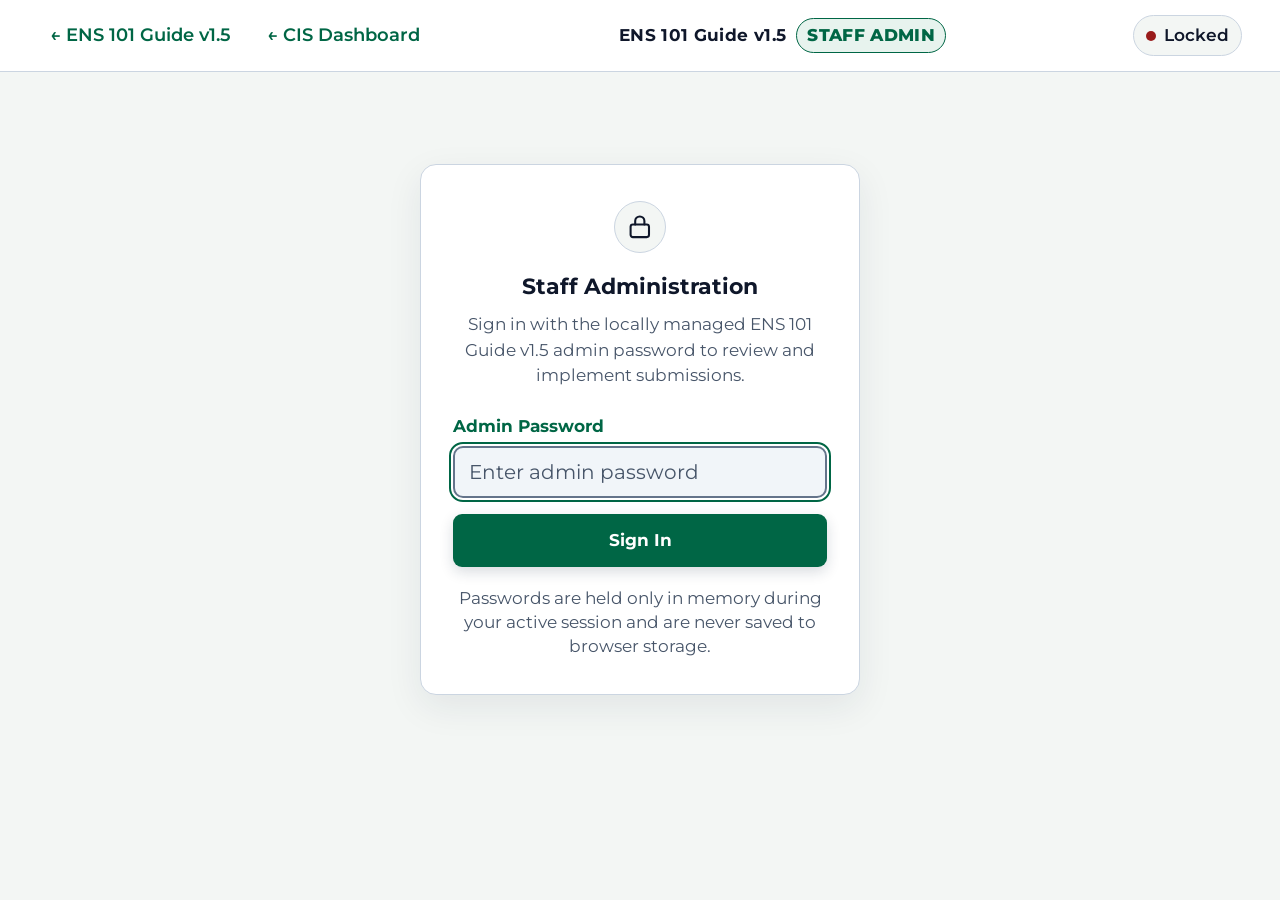
==== commit 6e87ad43: "v1.5: confidence colors on the 1-10 keys, Open Civitas button, ECC v2 release ad39d14 - Number keys " ====
--- a/static/admin.html
+++ b/static/admin.html
@@ -3,8 +3,8 @@
   <head>
     <meta charset="utf-8" />
     <meta name="viewport" content="width=device-width, initial-scale=1" />
-    <meta name="description" content="Staff review and implementation panel for ENS 101 Guide v1.0 suggestions." />
-    <title>ENS 101 Guide v1.0</title>
+    <meta name="description" content="Staff review and implementation panel for ENS 101 Guide v1.5 suggestions." />
+    <title>ENS 101 Guide v1.5</title>
     <link rel="icon" href="favicon.svg" type="image/svg+xml" />
     <link rel="preconnect" href="https://fonts.googleapis.com" />
     <link rel="preconnect" href="https://fonts.gstatic.com" crossorigin />
@@ -30,11 +30,11 @@
     <div class="app-shell admin-shell">
       <header class="topbar admin-header">
         <div class="admin-nav-cluster">
-          <a class="nav-back-link" href="/" title="Back to ENS 101 Guide v1.0">← ENS 101 Guide v1.0</a>
+          <a class="nav-back-link" href="/" title="Back to ENS 101 Guide v1.5">← ENS 101 Guide v1.5</a>
           <a class="nav-back-link" href="http://127.0.0.1:5020/" target="_blank" rel="noopener" title="Back to CIS AI Dashboard">← CIS Dashboard</a>
         </div>
         <div class="admin-brand-center">
-          <span class="admin-brand-title">ENS 101 Guide v1.0</span>
+          <span class="admin-brand-title">ENS 101 Guide v1.5</span>
           <span class="admin-brand-badge">Staff Admin</span>
         </div>
         <div class="admin-state-indicator" aria-label="Admin session status">
@@ -49,7 +49,7 @@
           <div class="login-header">
             <div class="login-icon" aria-hidden="true"><svg class="ecc-icon" viewBox="0 0 24 24" aria-hidden="true" focusable="false"><rect x="4" y="10" width="16" height="11" rx="2"/><path d="M8 10V7a4 4 0 0 1 8 0v3"/></svg></div>
             <h1 id="login-title">Staff Administration</h1>
-            <p class="login-subtext">Sign in with the locally managed ENS 101 Guide v1.0 admin password to review and implement submissions.</p>
+            <p class="login-subtext">Sign in with the locally managed ENS 101 Guide v1.5 admin password to review and implement submissions.</p>
           </div>
           <form id="login-form" class="login-form">
             <div class="login-field">
--- a/static/ecc-tokens.css
+++ b/static/ecc-tokens.css
@@ -82,6 +82,28 @@
   --input-fill: #f1f5f9;  /* rob-decision */
   --gutter: clamp(24px, 3vw, 56px);  /* exemplar */
   --sidebar-width: 232px;  /* exemplar */
+  --surface-sunken: #F3F6F4;  /* rob-decision */
+  --brand-deep: #00382A;  /* rob-decision */
+  --brand-tint-strong: #C7E4D3;  /* rob-decision */
+  --info: #1E40AF;  /* rob-decision */
+  --info-tint: #E8EEFC;  /* rob-decision */
+  --ai: #5B21B6;  /* rob-decision */
+  --ai-tint: #F1EAFE;  /* rob-decision */
+  --ai-border: #7C3AED;  /* rob-decision */
+  --caution-text: #6B3E00;  /* rob-decision */
+  --caution-bg: #FFF1D6;  /* rob-decision */
+  --caution-border: #B26B00;  /* rob-decision */
+  --danger: #B42318;  /* rob-decision */
+  --danger-bg: #FDECEA;  /* rob-decision */
+  --text-body: 20px;  /* rob-decision */
+  --text-item: 22px;  /* rob-decision */
+  --text-field: 21px;  /* rob-decision */
+  --text-button: 20px;  /* rob-decision */
+  --text-section: 26px;  /* rob-decision */
+  --text-title: 30px;  /* rob-decision */
+  --text-display: 36px;  /* rob-decision */
+  --control-height: 56px;  /* rob-decision */
+  --target-min: 48px;  /* rob-decision */
 
   /* fixed rules from the design system README */
   --touch-min: 44px;
--- a/static/ecc-app.css
+++ b/static/ecc-app.css
@@ -529,3 +529,207 @@
     border-block-start-color: ButtonText;
   }
 }
+
+/* ==========================================================================
+   ECC v2: step screens for desktop monitors (ENS 101 Guide pattern, 2026-10-23)
+   Color has one job each: brand = do this, brand-deep = where you are,
+   accent-gold = identity only, info = Civitas and outside records,
+   ai = Mentor AI, caution = be careful, danger = cannot be undone.
+   ========================================================================== */
+
+/* ---------- Header band: deep green, gold identity stripe ---------- */
+.ecc-hdr-band {
+  background: var(--brand-deep);
+  color: #fff;
+  border-bottom: 5px solid var(--accent-gold);
+}
+.ecc-hdr-band__inner { display: flex; align-items: center; gap: var(--space-7); padding: var(--space-3) var(--gutter); min-width: 0; }
+.ecc-hdr-band__sub { font-size: var(--text-caption); color: var(--brand-tint-strong); font-weight: 500; }
+.ecc-nav-link {
+  display: inline-flex; align-items: center; min-height: var(--target-min);
+  padding: var(--space-2) var(--space-1);
+  color: var(--brand-tint); font-size: var(--text-button); font-weight: 700; text-decoration: none;
+  border-bottom: 4px solid transparent;
+}
+.ecc-nav-link:hover { color: #fff; border-bottom-color: var(--brand-tint-strong); }
+.ecc-nav-link[aria-current="page"] { color: #fff; border-bottom-color: var(--accent-gold); }
+.ecc-hdr-band :focus-visible { outline: 3px solid var(--accent-gold); outline-offset: 3px; }
+
+/* ---------- Buttons: larger size and the v2 role colors ---------- */
+.ecc-btn--lg { min-height: var(--control-height); padding: var(--space-3) 26px; font-size: var(--text-button); font-weight: 700; border-width: 2px; gap: 10px; }
+.ecc-btn--lg svg { width: 24px; height: 24px; flex: none; }
+.ecc-btn-secondary.ecc-btn--lg { color: var(--brand); }
+.ecc-btn-secondary.ecc-btn--lg:hover { background: var(--brand-tint); color: var(--brand-hover); }
+.ecc-btn-ai { background: var(--ai); border-color: var(--ai); color: #fff; }
+.ecc-btn-ai:hover { background: #4c1d95; border-color: #4c1d95; }
+.ecc-btn-info { background: var(--info); border-color: var(--info); color: #fff; }
+.ecc-btn-info:hover { background: #1e3a8a; border-color: #1e3a8a; }
+.ecc-btn-danger { background: var(--danger); border-color: var(--danger); color: #fff; }
+.ecc-btn-danger:hover { background: #912018; border-color: #912018; }
+.ecc-btn--lg:focus-visible { outline: 3px solid var(--brand); outline-offset: 3px; }
+.ecc-hdr-band .ecc-btn--lg:focus-visible { outline-color: var(--accent-gold); } /* brand green on brand-deep is 1.87:1; gold is the band's ring */
+.ecc-btn--lg:disabled,
+.ecc-btn--lg[aria-disabled="true"] { background: #e2e8f0; border-color: #94a3b8; color: var(--ink-muted); cursor: not-allowed; }
+
+/* ---------- Stepper: one strip under the header ---------- */
+.ecc-stepper { background: var(--brand-tint); border-bottom: 1px solid var(--brand-tint-strong); padding: 10px var(--gutter); }
+.ecc-stepper ol { list-style: none; margin: 0; padding: 0; display: flex; flex-wrap: wrap; align-items: center; gap: 10px; min-width: 0; }
+.ecc-stepper__step { display: flex; align-items: center; gap: var(--space-3); padding: var(--space-2) 18px var(--space-2) 10px; border-radius: var(--radius-pill); border: 2px solid transparent; min-width: 0; }
+.ecc-stepper__badge { flex: none; width: 40px; height: 40px; border-radius: 50%; display: grid; place-content: center; font-size: 19px; font-weight: 800; }
+.ecc-stepper__name { display: block; font-size: 19px; font-weight: 700; line-height: 1.25; }
+.ecc-stepper__state { font-size: var(--text-caption); font-weight: 600; color: var(--ink-muted); }
+.ecc-stepper__step.is-done .ecc-stepper__badge { background: var(--brand); color: #fff; }
+.ecc-stepper__step.is-current,
+.ecc-stepper__step[aria-current="step"] { background: var(--surface); border-color: var(--brand); }
+.ecc-stepper__step[aria-current="step"] .ecc-stepper__badge { background: var(--brand-deep); color: #fff; box-shadow: 0 0 0 3px var(--accent-gold); }
+.ecc-stepper__step[aria-current="step"] .ecc-stepper__state { color: var(--brand-hover); }
+.ecc-stepper__step.is-next .ecc-stepper__badge { background: var(--surface); color: var(--ink-muted); border: 3px solid var(--border-strong); }
+.ecc-stepper__line { flex: 1 1 24px; min-width: 16px; max-width: 80px; height: 3px; background: var(--brand-tint-strong); }
+
+/* ---------- Desktop step layout: rail | work | record ---------- */
+.ecc-step-layout {
+  display: grid;
+  grid-template-columns: minmax(270px, 320px) minmax(0, 1.5fr) minmax(440px, 1fr);
+  gap: 28px;
+  align-items: start;
+  padding: var(--space-6) var(--gutter) 28px;
+  min-width: 0;
+}
+.ecc-step-layout--two { grid-template-columns: minmax(0, 1fr) minmax(0, 1fr); }
+.ecc-step-layout > * { min-width: 0; }
+.ecc-step-title { margin: var(--space-1) 0 0; font-size: var(--text-display); line-height: 1.15; font-weight: 800; }
+.ecc-step-eyebrow { margin: 0; font-size: 18px; font-weight: 700; color: var(--brand-hover); }
+.ecc-group-label { margin: 0; font-size: var(--text-eyebrow); font-weight: 800; letter-spacing: 0.08em; text-transform: uppercase; color: var(--brand-hover); }
+
+/* ---------- Checklist row: the whole row is the target ---------- */
+.ecc-task { display: flex; gap: 18px; align-items: flex-start; padding: var(--space-4) var(--space-5); border: 2px solid var(--border); border-radius: 12px; background: var(--surface); cursor: pointer; }
+.ecc-task:hover { border-color: var(--brand); background: var(--brand-tint-soft); }
+.ecc-task.is-done { background: var(--brand-tint); border-color: var(--brand-tint-strong); }
+.ecc-task__check { appearance: none; -webkit-appearance: none; flex: none; width: 44px; height: 44px; margin: 0; border: 3px solid var(--border-strong); border-radius: var(--radius-sm); background: var(--surface); display: grid; place-content: center; cursor: pointer; }
+.ecc-task__check:checked { background: var(--brand); border-color: var(--brand); }
+.ecc-task__check:checked::after { content: ""; width: 19px; height: 10px; border-left: 5px solid #fff; border-bottom: 5px solid #fff; transform: translateY(-2px) rotate(-45deg); }
+.ecc-task__check:focus-visible { outline: 3px solid var(--brand); outline-offset: 3px; }
+.ecc-task__title { font-size: var(--text-item); font-weight: 700; line-height: 1.35; }
+.ecc-task__detail { display: block; margin-top: var(--space-1); color: var(--ink-muted); }
+.ecc-pill-done { display: inline-flex; padding: 3px 14px; border-radius: var(--radius-pill); background: var(--brand); color: #fff; font-size: var(--text-caption); font-weight: 700; white-space: nowrap; }
+.ecc-pill-todo { display: inline-flex; padding: 3px 14px; border-radius: var(--radius-pill); background: var(--surface); color: var(--ink-muted); border: 2px solid var(--border); font-size: var(--text-caption); font-weight: 700; white-space: nowrap; }
+
+/* ---------- Number picker: replaces drag sliders ---------- */
+.ecc-numpick { display: grid; grid-template-columns: repeat(10, minmax(0, 1fr)); gap: var(--space-2); }
+.ecc-numpick__key { min-height: 58px; border-radius: var(--radius-md); border: 2px solid var(--border-strong); background: var(--surface); color: var(--ink); font: inherit; font-size: 23px; font-weight: 800; line-height: 1.05; cursor: pointer; display: flex; flex-direction: column; align-items: center; justify-content: center; }
+.ecc-numpick__key small { font-size: var(--text-caption); font-weight: 600; }
+.ecc-numpick__key:hover { border-color: var(--brand); background: var(--brand-tint); }
+.ecc-numpick__key[aria-pressed="true"] { background: var(--brand-deep); border-color: var(--brand-deep); color: #fff; }
+.ecc-numpick__key:focus-visible { outline: 3px solid var(--brand); outline-offset: 3px; }
+
+/* ---------- Choice card: large radio button ---------- */
+.ecc-choice-row { display: flex; flex-wrap: wrap; gap: var(--space-3); }
+.ecc-choice { flex: 1 1 240px; min-width: 0; overflow-wrap: anywhere; display: flex; align-items: center; gap: var(--space-3); min-height: 58px; padding: 10px var(--space-4); border-radius: var(--radius-md); border: 2px solid var(--border-strong); background: var(--surface); color: var(--ink); font: inherit; font-size: 19px; font-weight: 700; text-align: left; cursor: pointer; }
+.ecc-choice::before { content: ""; flex: none; width: 26px; height: 26px; border-radius: 50%; border: 3px solid var(--border-strong); background: var(--surface); box-sizing: border-box; }
+.ecc-choice:hover { border-color: var(--brand); background: var(--brand-tint); }
+.ecc-choice[aria-checked="true"] { border-color: var(--brand); background: var(--brand-tint); box-shadow: inset 0 0 0 2px var(--brand); }
+.ecc-choice[aria-checked="true"]::before { border: 8px solid var(--brand); }
+.ecc-choice:focus-visible { outline: 3px solid var(--brand); outline-offset: 3px; }
+
+/* ---------- Callouts: tint + border + bold lead word, never color alone ---------- */
+.ecc-callout { display: flex; gap: var(--space-3); align-items: flex-start; padding: var(--space-3) var(--space-4); border: 2px solid; border-radius: var(--radius-md); color: var(--ink); }
+.ecc-callout svg { flex: none; width: 26px; height: 26px; }
+.ecc-callout__lead { font-weight: 800; }
+.ecc-callout--caution { background: var(--caution-bg); border-color: var(--caution-border); }
+.ecc-callout--caution .ecc-callout__lead, .ecc-callout--caution svg { color: var(--caution-text); }
+.ecc-callout--info { background: var(--info-tint); border-color: var(--info); }
+.ecc-callout--info .ecc-callout__lead, .ecc-callout--info svg { color: var(--info); }
+.ecc-callout--success { background: var(--brand-tint); border-color: var(--brand); }
+.ecc-callout--success .ecc-callout__lead, .ecc-callout--success svg { color: var(--brand-hover); }
+.ecc-callout--danger { background: var(--danger-bg); border-color: var(--danger); }
+.ecc-callout--danger .ecc-callout__lead, .ecc-callout--danger svg { color: var(--danger); }
+
+/* ---------- Feature card: the one field that matters most on a screen ---------- */
+.ecc-feature-card { background: var(--surface); border: 2px solid var(--brand); border-radius: var(--radius-lg); overflow: hidden; box-shadow: var(--shadow-card); }
+.ecc-feature-card__head { display: flex; align-items: center; gap: var(--space-3); padding: var(--space-4) 26px; background: var(--brand); color: #fff; }
+.ecc-feature-card__head h2 { margin: 0; font-size: var(--text-section); font-weight: 800; line-height: 1.2; }
+.ecc-feature-card__body { padding: var(--space-5) 26px var(--space-6); display: flex; flex-direction: column; gap: var(--space-4); }
+.ecc-feature-card--info { border-color: var(--info); }
+.ecc-feature-card--info .ecc-feature-card__head { background: var(--info); }
+.ecc-field--lg { flex: none; width: 100%; box-sizing: border-box; font-size: var(--text-field); line-height: 1.55; min-height: var(--control-height); } /* flex: none so a column parent never stretches a single-line input to the 240px basis */
+textarea.ecc-field--lg { min-height: 210px; resize: vertical; }
+
+/* ---------- Mentor AI prompt buttons ---------- */
+.ecc-ai-panel { background: var(--ai-tint); border: 1px solid var(--ai-border); border-radius: var(--radius-lg); padding: 22px var(--space-6); }
+.ecc-ai-panel h2 { margin: 0; color: var(--ai); font-size: 21px; font-weight: 800; }
+.ecc-ai-ask { display: flex; align-items: center; width: 100%; min-height: 52px; padding: var(--space-2) 14px; border: 2px solid var(--ai-border); border-radius: var(--radius-md); background: var(--surface); color: var(--ink); font: inherit; font-size: 18px; font-weight: 600; text-align: left; cursor: pointer; }
+.ecc-ai-ask:hover { background: #faf7ff; border-color: var(--ai); }
+.ecc-ai-ask:focus-visible { outline: 3px solid var(--ai); outline-offset: 3px; }
+
+/* ---------- Action bar: Back, progress, one green Next. Stays on screen ---------- */
+.ecc-actionbar { position: sticky; bottom: 0; z-index: 5; display: flex; align-items: center; gap: 28px; padding: 14px var(--gutter); background: var(--surface); border-top: 2px solid var(--border); box-shadow: 0 -4px 14px rgba(15,23,42,0.08); }
+.ecc-actionbar__progress { flex: 1; display: flex; align-items: center; justify-content: center; gap: 18px; font-size: var(--text-button); font-weight: 800; }
+.ecc-progress { flex: 0 1 420px; height: 14px; border-radius: var(--radius-pill); background: #e2e8f0; overflow: hidden; }
+.ecc-progress > span { display: block; height: 100%; background: var(--brand); border-radius: inherit; }
+
+/* ---------- v2 chat composer: modifier on .ecc-composer, so it outranks `.ecc-composer textarea` ---------- */
+/* textarea.ecc-field--lg is a 210px note field. Chat uses this instead: one 56px line that grows with typing. */
+.ecc-composer--v2 { gap: var(--space-3); padding-block: var(--space-4) var(--space-5); }
+.ecc-composer--v2 textarea {
+  box-sizing: border-box;
+  min-height: var(--control-height);
+  max-height: 40vh; /* grows to here, then scrolls inside; overscroll stays auto so the page keeps the wheel */
+  padding: 11px 18px; /* 21px x 1.4 line + 22px padding + 4px border = 55.4px, so min-height sets 56px */
+  font-size: var(--text-field);
+  line-height: 1.4;
+  overflow-y: auto;
+  resize: none;
+  field-sizing: content; /* Chromium grows the field with its text; other browsers keep 56px and scroll */
+}
+.ecc-composer--v2 .ecc-btn { min-height: var(--control-height); padding: var(--space-3) 26px; font-size: var(--text-button); font-weight: 700; border-width: 2px; }
+
+/* ---------- Light sidebar nav: .ecc-nav-link is for the dark header band only ---------- */
+.ecc-side-nav { display: flex; flex-direction: column; gap: var(--space-1); min-width: 0; margin-inline: calc(-1 * var(--space-2)); } /* links use 8px of the sidebar padding so 20px labels fit the 232px rail */
+.ecc-side-link {
+  display: flex; align-items: center; gap: var(--space-3);
+  min-height: var(--target-min);
+  padding: var(--space-2) var(--space-3);
+  border-radius: var(--radius-md);
+  border-left: 4px solid transparent;
+  color: var(--ink); font-size: var(--text-body); font-weight: 600; line-height: 1.3; text-decoration: none;
+  overflow-wrap: anywhere; min-width: 0;
+}
+.ecc-side-link svg { flex: none; width: 22px; height: 22px; }
+.ecc-side-link:hover { background: var(--brand-tint-soft); color: var(--brand-hover); }
+.ecc-side-link:active { background: var(--brand-tint); }
+/* where you are: tint + brand-deep bar + bold, never color alone */
+.ecc-side-link[aria-current="page"],
+.ecc-side-link[aria-selected="true"] { background: var(--brand-tint); border-left-color: var(--brand-deep); color: var(--brand-deep); font-weight: 700; }
+.ecc-side-link:focus-visible { outline: 3px solid var(--brand); outline-offset: 2px; }
+.ecc-side-link[aria-disabled="true"] { color: var(--ink-muted); pointer-events: none; }
+
+/* ---------- v2 breakpoints: desktop first, never a phone-width default ---------- */
+@media (max-width: 1600px) {
+  /* ECC: keys stay at least 44px wide when the work column narrows */
+  .ecc-numpick { grid-template-columns: repeat(5, minmax(0, 1fr)); }
+}
+@media (max-width: 1180px) {
+  .ecc-step-layout { grid-template-columns: minmax(0, 1fr) minmax(0, 1fr); }
+  .ecc-step-layout > .ecc-step-rail { grid-column: 1 / -1; display: grid; grid-template-columns: repeat(2, minmax(0, 1fr)); gap: var(--space-5); }
+  .ecc-stepper ol { flex-wrap: wrap; }
+  .ecc-stepper__line { display: none; }
+}
+@media (max-width: 820px) {
+  .ecc-step-layout, .ecc-step-layout--two { grid-template-columns: minmax(0, 1fr); }
+  .ecc-step-layout > .ecc-step-rail { grid-template-columns: minmax(0, 1fr); }
+  .ecc-hdr-band__inner { flex-wrap: wrap; gap: var(--space-4); }
+  .ecc-actionbar { flex-wrap: wrap; gap: var(--space-3); }
+}
+@media (max-width: 640px) {
+  .ecc-numpick { grid-template-columns: repeat(auto-fill, minmax(48px, 1fr)); }
+}
+@media (prefers-reduced-motion: no-preference) {
+  .ecc-task, .ecc-numpick__key, .ecc-choice, .ecc-ai-ask, .ecc-btn--lg { transition: background-color 0.15s, border-color 0.15s; }
+}
+@media (forced-colors: active) {
+  .ecc-task, .ecc-task__check, .ecc-numpick__key, .ecc-choice, .ecc-callout, .ecc-ai-ask { border-color: ButtonText; }
+  .ecc-numpick__key[aria-pressed="true"], .ecc-choice[aria-checked="true"] { forced-color-adjust: none; background: Highlight; color: HighlightText; border-color: Highlight; }
+  .ecc-task__check:focus-visible, .ecc-numpick__key:focus-visible, .ecc-choice:focus-visible, .ecc-ai-ask:focus-visible, .ecc-btn--lg:focus-visible { outline-color: Highlight; }
+  .ecc-side-link[aria-current="page"], .ecc-side-link[aria-selected="true"] { border-left-color: Highlight; }
+  .ecc-side-link:focus-visible { outline-color: Highlight; }
+}
--- a/static/styles.css
+++ b/static/styles.css
@@ -49,7 +49,7 @@
 
 .button { min-height: 44px; min-width: 44px; display: inline-flex; align-items: center; justify-content: center; gap: 8px; padding: 9px 15px; border: 1px solid transparent; border-radius: 9px; cursor: pointer; font-weight: 700; text-decoration: none; transition: transform .16s ease, background .16s ease, border-color .16s ease; }
 .button:hover { transform: translateY(-1px); }
-.button:focus-visible, .icon-button:focus-visible, .top-nav-button:focus-visible, .workflow-button:focus-visible, .task-check:focus-visible, .filter-button:focus-visible, .prompt-button:focus-visible, .nav-header-btn:focus-visible, .new-student-btn:focus-visible, button:focus-visible, a:focus-visible, select:focus-visible, input:focus-visible, textarea:focus-visible { outline: 2px solid var(--ces-focus-ring, #f0c040) !important; outline-offset: 2px !important; }
+.button:focus-visible, .icon-button:focus-visible, .top-nav-button:focus-visible, .workflow-button:focus-visible, .task-check:focus-visible, .filter-button:focus-visible, .nav-header-btn:focus-visible, .new-student-btn:focus-visible, button:focus-visible, a:focus-visible, select:focus-visible, input:focus-visible, textarea:focus-visible { outline: var(--focus-ring) !important; outline-offset: var(--focus-offset) !important; }
 .button svg { width: 16px; height: 16px; }
 .button.primary { color: #fff; background: var(--navy-800); box-shadow: 0 5px 14px rgba(20,40,61,.16); }
 .button.primary:hover { background: var(--navy-700); }
@@ -91,11 +91,14 @@
   flex-direction: column;
   justify-content: center;
   gap: 2px;
-  padding: 3px 10px;
+  padding: 3px 12px;
   background: var(--surface-sunken);
   border: 1px solid var(--border);
   border-radius: var(--radius-md);
   min-height: 44px;
+  width: 145px;
+  min-width: 145px;
+  box-sizing: border-box;
   flex-shrink: 0;
 }
 
@@ -209,6 +212,9 @@
 .page-heading { display: flex; align-items: flex-start; justify-content: space-between; gap: 24px; margin-bottom: 23px; }
 .page-heading h1 { margin: 0; color: var(--navy-950); font-size: clamp(28px, 3vw, 38px); line-height: 1.16; font-weight: 650; letter-spacing: -.02em; }
 .page-description { max-width: 730px; margin: 9px 0 0; color: var(--muted); line-height: 1.6; }
+.heading-content { min-width: 0; flex: 1; }
+.heading-actions { display: inline-flex; align-items: center; gap: 12px; flex-shrink: 0; }
+#appointment-view .page-heading h1 { font-size: clamp(22px, 2.2vw, 28px); white-space: nowrap; }
 .duration-chip { flex: 0 0 auto; display: inline-flex; align-items: center; padding: 7px 11px; border: 1px solid #d8e0e5; border-radius: 20px; color: var(--muted); background: #fff; font-size: var(--text-caption); font-weight: 700; }
 .card { border: 1px solid var(--line); border-radius: var(--radius); background: var(--surface); box-shadow: var(--shadow); }
 .section-heading { display: flex; align-items: center; justify-content: space-between; gap: 18px; margin-bottom: 18px; }
@@ -224,11 +230,203 @@
 textarea { padding: 11px 12px; resize: vertical; line-height: 1.5; }
 input::placeholder, textarea::placeholder { color: #9aa5ae; }
 input:focus, select:focus, textarea:focus { outline: var(--focus-ring); outline-offset: var(--focus-offset); border-color: var(--navy-700); box-shadow: 0 0 0 3px rgba(0,102,69,.25); }
-.confidence-field input { padding: 0; accent-color: var(--navy-700); cursor: pointer; appearance: none; -webkit-appearance: none; height: 6px; border-radius: 3px; border: none; background: linear-gradient(to right, #ef4444, #eab308, #22c55e); outline: none; }
-.confidence-field input::-webkit-slider-thumb { -webkit-appearance: none; appearance: none; width: 18px; height: 18px; border-radius: 50%; background: var(--navy-700); cursor: pointer; border: 2px solid #fff; box-shadow: 0 1px 3px rgba(0,0,0,.3); }
-.confidence-field input::-moz-range-thumb { width: 18px; height: 18px; border-radius: 50%; background: var(--navy-700); cursor: pointer; border: 2px solid #fff; box-shadow: 0 1px 3px rgba(0,0,0,.3); }
-.confidence-field input::-webkit-slider-runnable-track { background: linear-gradient(to right, #ef4444, #eab308, #22c55e); border-radius: 3px; height: 6px; }
-.confidence-field input::-moz-range-track { background: linear-gradient(to right, #ef4444, #eab308, #22c55e); border-radius: 3px; height: 6px; border: none; }
+/* Header Title Row: places description alongside Student Appointment Workspace */
+.step-title-row { display: flex; align-items: baseline; gap: 16px; flex-wrap: wrap; margin-top: 4px; }
+.step-title-row .page-description { margin: 0; font-size: var(--text-body, 14px); color: var(--ink-muted); line-height: 1.4; flex: 1 1 320px; }
+
+/* Confidence Slider & Mirrored Inline Slider (Synchronized with appointment recommendations) */
+.confidence-field input[type="range"],
+.task-confidence-block input[type="range"] {
+  padding: 0;
+  cursor: pointer;
+  appearance: none;
+  -webkit-appearance: none;
+  height: 6px;
+  border-radius: 3px;
+  border: none;
+  background: #cbd5e1;
+  outline: none;
+  min-height: var(--touch-min);
+  transition: background 0.2s ease;
+}
+
+.confidence-field input[type="range"]::-webkit-slider-thumb,
+.task-confidence-block input[type="range"]::-webkit-slider-thumb {
+  -webkit-appearance: none;
+  appearance: none;
+  width: 20px;
+  height: 20px;
+  border-radius: 50%;
+  background: var(--navy-700);
+  cursor: pointer;
+  border: 2px solid #fff;
+  box-shadow: 0 1px 4px rgba(0,0,0,.25);
+  margin-top: -7px;
+  transition: background 0.2s ease, transform 0.1s ease;
+}
+.confidence-field input[type="range"]::-moz-range-thumb,
+.task-confidence-block input[type="range"]::-moz-range-thumb {
+  width: 20px;
+  height: 20px;
+  border-radius: 50%;
+  background: var(--navy-700);
+  cursor: pointer;
+  border: 2px solid #fff;
+  box-shadow: 0 1px 4px rgba(0,0,0,.25);
+  transition: background 0.2s ease;
+}
+
+.confidence-field input[type="range"]::-webkit-slider-runnable-track,
+.task-confidence-block input[type="range"]::-webkit-slider-runnable-track {
+  height: 6px;
+  border-radius: 3px;
+  background: #cbd5e1;
+  transition: background 0.2s ease;
+}
+.confidence-field input[type="range"]::-moz-range-track,
+.task-confidence-block input[type="range"]::-moz-range-track {
+  height: 6px;
+  border-radius: 3px;
+  border: none;
+  background: #cbd5e1;
+  transition: background 0.2s ease;
+}
+
+/* Synchronized Color: Low (1–5 Amber: Career Explorer) */
+.confidence-field.confidence-low input[type="range"],
+.task-confidence-block.confidence-low input[type="range"] {
+  accent-color: #d97706;
+}
+.confidence-field.confidence-low input[type="range"]::-webkit-slider-runnable-track,
+.task-confidence-block.confidence-low input[type="range"]::-webkit-slider-runnable-track {
+  background: linear-gradient(to right, #d97706 0%, #d97706 calc((var(--confidence-val, 5) - 1) * 11.11%), #fde68a calc((var(--confidence-val, 5) - 1) * 11.11%), #fde68a 100%);
+}
+.confidence-field.confidence-low input[type="range"]::-moz-range-track,
+.task-confidence-block.confidence-low input[type="range"]::-moz-range-track {
+  background: linear-gradient(to right, #d97706 0%, #d97706 calc((var(--confidence-val, 5) - 1) * 11.11%), #fde68a calc((var(--confidence-val, 5) - 1) * 11.11%), #fde68a 100%);
+}
+.confidence-field.confidence-low input[type="range"]::-webkit-slider-thumb,
+.task-confidence-block.confidence-low input[type="range"]::-webkit-slider-thumb {
+  background: #d97706;
+}
+.confidence-field.confidence-low input[type="range"]::-moz-range-thumb,
+.task-confidence-block.confidence-low input[type="range"]::-moz-range-thumb {
+  background: #d97706;
+}
+.confidence-field.confidence-low output,
+.task-confidence-block.confidence-low .task-confidence-output {
+  color: #b45309;
+}
+
+/* Synchronized Color: Medium (6–7 Blue: Discuss both options) */
+.confidence-field.confidence-medium input[type="range"],
+.task-confidence-block.confidence-medium input[type="range"] {
+  accent-color: #2563eb;
+}
+.confidence-field.confidence-medium input[type="range"]::-webkit-slider-runnable-track,
+.task-confidence-block.confidence-medium input[type="range"]::-webkit-slider-runnable-track {
+  background: linear-gradient(to right, #2563eb 0%, #2563eb calc((var(--confidence-val, 6) - 1) * 11.11%), #bfdbfe calc((var(--confidence-val, 6) - 1) * 11.11%), #bfdbfe 100%);
+}
+.confidence-field.confidence-medium input[type="range"]::-moz-range-track,
+.task-confidence-block.confidence-medium input[type="range"]::-moz-range-track {
+  background: linear-gradient(to right, #2563eb 0%, #2563eb calc((var(--confidence-val, 6) - 1) * 11.11%), #bfdbfe calc((var(--confidence-val, 6) - 1) * 11.11%), #bfdbfe 100%);
+}
+.confidence-field.confidence-medium input[type="range"]::-webkit-slider-thumb,
+.task-confidence-block.confidence-medium input[type="range"]::-webkit-slider-thumb {
+  background: #2563eb;
+}
+.confidence-field.confidence-medium input[type="range"]::-moz-range-thumb,
+.task-confidence-block.confidence-medium input[type="range"]::-moz-range-thumb {
+  background: #2563eb;
+}
+.confidence-field.confidence-medium output,
+.task-confidence-block.confidence-medium .task-confidence-output {
+  color: #1d4ed8;
+}
+
+/* Synchronized Color: High (8–10 Green: Create Resume) */
+.confidence-field.confidence-high input[type="range"],
+.task-confidence-block.confidence-high input[type="range"] {
+  accent-color: #16a34a;
+}
+.confidence-field.confidence-high input[type="range"]::-webkit-slider-runnable-track,
+.task-confidence-block.confidence-high input[type="range"]::-webkit-slider-runnable-track {
+  background: linear-gradient(to right, #16a34a 0%, #16a34a calc((var(--confidence-val, 8) - 1) * 11.11%), #bbf7d0 calc((var(--confidence-val, 8) - 1) * 11.11%), #bbf7d0 100%);
+}
+.confidence-field.confidence-high input[type="range"]::-moz-range-track,
+.task-confidence-block.confidence-high input[type="range"]::-moz-range-track {
+  background: linear-gradient(to right, #16a34a 0%, #16a34a calc((var(--confidence-val, 8) - 1) * 11.11%), #bbf7d0 calc((var(--confidence-val, 8) - 1) * 11.11%), #bbf7d0 100%);
+}
+.confidence-field.confidence-high input[type="range"]::-webkit-slider-thumb,
+.task-confidence-block.confidence-high input[type="range"]::-webkit-slider-thumb {
+  background: #16a34a;
+}
+.confidence-field.confidence-high input[type="range"]::-moz-range-thumb,
+.task-confidence-block.confidence-high input[type="range"]::-moz-range-thumb {
+  background: #16a34a;
+}
+.confidence-field.confidence-high output,
+.task-confidence-block.confidence-high .task-confidence-output {
+  color: #15803d;
+}
+
+/* Mirrored Slider Block inside Choose the next appointment */
+.task-confidence-block {
+  margin: 10px 0 6px;
+  padding: 10px 14px;
+  background: var(--surface-hover, #f8fafc);
+  border: 1px solid var(--border, #e2e8f0);
+  border-radius: var(--radius-md, 8px);
+  transition: border-color 0.2s ease, background 0.2s ease;
+}
+.task-confidence-block.confidence-low {
+  border-color: #fcd34d;
+  background: #fffbeb;
+}
+.task-confidence-block.confidence-medium {
+  border-color: #93c5fd;
+  background: #f0f7ff;
+}
+.task-confidence-block.confidence-high {
+  border-color: #86efac;
+  background: #f0fdf4;
+}
+.task-confidence-block .task-confidence {
+  display: grid;
+  gap: 6px;
+  margin: 0;
+  max-width: 100%;
+}
+.task-confidence-block .task-confidence-output {
+  font-weight: 750;
+}
+
+/* Choose next appointment: side-by-side layout for slider and suggestion */
+.task-followup-container {
+  display: grid;
+  grid-template-columns: minmax(220px, 1fr) minmax(240px, 1.25fr);
+  gap: 12px;
+  align-items: stretch;
+  margin-top: 8px;
+  width: 100%;
+}
+.task-followup-container .task-confidence-block {
+  margin: 0;
+  display: flex;
+  flex-direction: column;
+  justify-content: center;
+}
+.task-followup-container .task-suggestion {
+  margin: 0;
+  display: flex;
+  align-items: center;
+}
+@media (max-width: 900px) {
+  .task-followup-container {
+    grid-template-columns: 1fr;
+  }
+}
+
 .confidence-field output { color: var(--navy-800); font-weight: 850; }
 .confidence-hint { font-size: var(--text-caption); font-weight: 400; color: var(--navy-400, #6b7a8d); margin-left: 2px; }
 .confidence-career-link {
@@ -245,7 +443,7 @@
   text-decoration-thickness: 1px;
   text-underline-offset: 3px;
 }
-.confidence-career-link:hover { color: var(--gold); }
+.confidence-career-link:hover { color: var(--brand); } /* ECC: gold is identity-only, links hover in brand green */
 .confidence-career-link:focus-visible {
   outline: 3px solid rgba(0,102,69,.35);
   outline-offset: 3px;
@@ -269,7 +467,12 @@
 }
 
 /* Ensign Connect Account Section */
-.prep-connect-section { margin-top: 18px; padding: 14px 16px; border: 1px solid #d8e3e9; border-radius: 10px; background: #f8fbfc; }
+/* Ensign Connect status: a compact chip in the Prepare heading row. The last-checked time is a tooltip and screen-reader text. */
+.prep-connect-section { display: flex; flex-wrap: wrap; align-items: center; justify-content: flex-end; gap: 6px 10px; margin: 0; padding: 0; border: 0; background: none; }
+.connect-label { color: var(--ink-muted); font-size: var(--text-caption); font-weight: 600; white-space: nowrap; }
+.prep-connect-section .connect-status-bar { margin-top: 0; justify-content: flex-end; flex-wrap: wrap; }
+.prep-connect-section .connect-status-pill { padding: 2px 10px; }
+.prep-connect-section .task-action { margin-top: 0; }
 .connect-action-group { display: flex; align-items: center; gap: 10px; }
 .timestamp-subtext { color: #64748b; font-size: var(--text-caption); font-weight: 600; }
 .connect-status-bar { display: flex; align-items: center; justify-content: space-between; margin-top: 10px; gap: 12px; }
@@ -280,6 +483,7 @@
 
 /* B7: Status Badges Row in Task 2 Session Details */
 .status-badges-row { display: flex; align-items: center; gap: 24px; margin-top: 14px; padding: 10px 16px; background: #f8fafc; border: 1px solid #e2e8f0; border-radius: 8px; flex-wrap: wrap; }
+.status-badges-row.top-status-badges { margin-top: 0; margin-bottom: 14px; padding: 12px 18px; background: var(--surface-sunken); border: 1px solid var(--border); border-radius: var(--radius-md); justify-content: flex-start; gap: 16px; }
 .status-badge-item { display: inline-flex; align-items: center; gap: 10px; }
 .badge-label { color: #1e293b; font-size: var(--text-caption); font-weight: 800; }
 .status-pill { display: inline-flex; align-items: center; padding: 4px 12px; border-radius: 14px; font-size: var(--text-caption); font-weight: 750; }
@@ -287,6 +491,9 @@
 .status-pill.red { background: #fee2e2; color: #991b1b; border: 1.5px solid #ef4444; }
 .status-pill.yellow { background: #fef08a; color: #713f12; border: 1.5px solid #eab308; }
 .status-pill.gray { background: #f1f5f9; color: #334155; border: 1.5px solid #cbd5e1; }
+.status-badge-links { display: flex; align-items: center; gap: 12px; margin-left: auto; }
+.status-badge-links .confidence-career-link { margin-top: 0; font-size: var(--text-caption); font-weight: 700; }
+.download-report-btn { margin-top: 0; font-size: var(--text-caption); }
 .career-lookup-form { display: grid; grid-template-columns: minmax(230px, 1fr) auto; align-items: end; gap: 10px; margin-top: 13px; }
 .career-lookup-form .button { height: 42px; }
 .career-lookup-privacy { margin: 8px 0 0; color: var(--muted); font-size: var(--text-caption); line-height: 1.45; }
@@ -295,7 +502,7 @@
 .career-lookup-result.success { border-color: #bddbcd; color: #315f4b; background: #f3faf6; }
 .career-lookup-result.warning { border-color: #e5d7ba; color: #66552c; background: #fcf8ef; }
 .career-lookup-result.error { border-color: #e7c5c5; color: #7d3636; background: #fff7f7; }
-.recommendation { display: grid; grid-template-columns: max-content minmax(0, 1fr); gap: 10px; margin-top: 16px; color: #0f172a; font-size: var(--text-caption); line-height: 1.55; }
+.recommendation { display: grid; grid-template-columns: max-content minmax(0, 1fr); gap: 10px; margin-top: 14px; margin-bottom: 16px; color: #0f172a; font-size: var(--text-caption); line-height: 1.55; }
 .recommendation-label { display: flex; align-items: center; padding: 12px 18px; border: 1.5px solid #d4a72c; border-radius: 8px; color: #111827; background: #f7cf58; font-size: var(--text-caption); font-weight: 850; letter-spacing: -0.01em; }
 .recommendation-content { display: flex; align-items: center; justify-content: space-between; gap: 20px; padding: 14px 20px; border: 1.5px solid #cbd5e1; border-left-width: 5px; border-radius: 8px; color: #0f172a; background: #ffffff; font-size: var(--text-caption); line-height: 1.55; transition: background-color .18s ease, border-color .18s ease; }
 .recommendation-guidance { color: #0f172a; font-size: var(--text-caption); line-height: 1.55; font-weight: 500; }
@@ -305,7 +512,60 @@
 .recommendation-low .recommendation-content { border-color: #f87171; border-left-color: #dc2626; background: #fef2f2; color: #0f172a; }
 .recommendation-medium .recommendation-content { border-color: #facc15; border-left-color: #ca8a04; background: #fefce8; color: #0f172a; }
 .recommendation-high .recommendation-content { border-color: #86efac; border-left-color: #16a34a; background: #f0fdf4; color: #0f172a; }
-.appointment-grid { display: grid; grid-template-columns: minmax(0, 1.55fr) minmax(290px, .8fr); gap: 20px; align-items: start; }
+.appointment-grid { display: grid; grid-template-columns: minmax(0, 1.35fr) minmax(0, 0.85fr); gap: 24px; align-items: start; }
+.appointment-col-tasks { display: flex; flex-direction: column; gap: 20px; min-width: 0; }
+.appointment-col-notes { display: flex; flex-direction: column; gap: 20px; min-width: 0; }
+.appointment-col-notes .notes-card { margin-top: 0; }
+.civitas-note-card { padding: 22px; margin-top: 0; }
+.civitas-note-actions { display: flex; align-items: center; gap: 10px; }
+.civitas-copied-badge {
+  display: inline-flex;
+  align-items: center;
+  font-size: var(--text-caption);
+  font-weight: 700;
+  color: #15803d;
+  background: #f0fdf4;
+  border: 1px solid #86efac;
+  padding: 4px 10px;
+  border-radius: 6px;
+}
+.civitas-note-body {
+  margin-top: 14px;
+}
+.civitas-note-textarea {
+  width: 100%;
+  font-family: var(--font-sans); /* ECC: Montserrat only, never mono */
+  font-size: var(--text-field);
+  line-height: 1.5;
+  color: var(--ink);
+  background: var(--input-fill);
+  border: 2px solid var(--input-border);
+  border-radius: var(--radius-md);
+  padding: 12px 14px;
+  resize: vertical;
+  min-height: 230px;
+  box-sizing: border-box;
+  transition: border-color 0.2s ease, box-shadow 0.2s ease;
+}
+.civitas-note-textarea:focus {
+  background: var(--surface);
+  border-color: var(--input-border);
+  box-shadow: var(--shadow-focus);
+  outline: var(--focus-ring);
+  outline-offset: var(--focus-offset);
+}
+.civitas-note-textarea.freshly-generated {
+  border-color: var(--brand);
+  box-shadow: 0 0 0 3px rgba(0, 102, 69, 0.25);
+}
+.notes-autosave-hint { margin: 12px 0 0; font-size: var(--text-caption); color: var(--ink-muted); line-height: 1.4; }
+.task-workflow-group-header { display: flex; align-items: center; justify-content: space-between; padding: 14px 4px 6px; border-bottom: 2px solid var(--border); margin-top: 12px; margin-bottom: 6px; }
+.task-workflow-group-header:first-child { margin-top: 0; padding-top: 0; }
+.task-workflow-group-header h3 { margin: 0; font-size: 18px; font-weight: 750; color: var(--brand); letter-spacing: -0.01em; }
+.task-workflow-group-header small { font-size: var(--text-caption); color: var(--ink-muted); font-weight: 600; }
+.heading-content-with-action { display: flex; align-items: flex-start; justify-content: space-between; gap: 16px; flex: 1; }
+.view-prep-btn { min-height: 44px; display: inline-flex; align-items: center; gap: 8px; padding: 0 16px; font-size: var(--text-caption); font-weight: 700; border-radius: var(--radius-md); white-space: nowrap; }
+.view-prep-btn svg { width: 16px; height: 16px; }
 .task-card { padding: 22px; }
 .count-badge { padding: 5px 9px; border-radius: 15px; color: var(--muted); background: var(--blue-50); font-size: var(--text-caption); font-weight: 750; }
 .task-list { display: grid; gap: 9px; }
@@ -325,24 +585,14 @@
 .step-actions { display: flex; justify-content: space-between; align-items: center; gap: 12px; margin-top: 19px; padding-top: 17px; border-top: 1px solid var(--line); }
 .step-actions-end { justify-content: flex-end; }
 .step-actions .button { min-width: 102px; }
-.support-column { display: grid; gap: 20px; }
-.prompt-card, .quick-tools { padding: 19px; }
-.sparkle { width: 28px; height: 28px; display: grid; place-items: center; border-radius: 50%; color: #9b7020; background: var(--gold-soft); }
 .prompt-list { display: grid; gap: 8px; }
-.prompt-button { width: 100%; padding: 10px 11px; border: 1px solid #e0e6ea; border-radius: 8px; color: #3d4c59; background: #fbfcfd; text-align: left; cursor: pointer; font-size: var(--text-caption); line-height: 1.45; }
-.prompt-button:hover { color: var(--navy-800); border-color: #b9c7d0; background: var(--blue-50); }
-.prompt-button::before { content: "“"; margin-right: 4px; color: var(--gold); font-size: var(--text-caption); }
 .text-button { padding: 3px; border: 0; color: var(--navy-700); background: transparent; cursor: pointer; font-size: var(--text-caption); font-weight: 800; }
 .text-button:hover { text-decoration: underline; }
-.quick-tool-list { display: grid; grid-template-columns: repeat(2, 1fr); gap: 8px; }
-.quick-tool { min-height: 65px; display: grid; align-content: center; gap: 5px; padding: 10px; border: 1px solid #e0e6ea; border-radius: 9px; color: var(--ink); background: #fff; text-decoration: none; }
-.quick-tool:hover { border-color: #afbdc6; background: var(--blue-50); }
-.quick-tool-icon { width: 25px; height: 25px; display: grid; place-items: center; border-radius: 7px; color: var(--navy-700); background: var(--blue-100); font-size: var(--text-caption); font-weight: 900; }
-.quick-tool strong { font-size: var(--text-caption); }
 .notes-card { padding: 22px; margin-top: 20px; }
 .notes-actions { display: flex; flex-wrap: wrap; justify-content: flex-end; gap: 8px; }
-.notes-grid { display: grid; grid-template-columns: 1.35fr 1fr 1fr; gap: 14px; }
-.notes-grid textarea { min-height: 116px; }
+.notes-grid { display: flex; flex-direction: column; gap: 16px; }
+.notes-grid label { width: 100%; }
+.notes-grid textarea { width: 100%; min-height: 120px; }
 
 .resource-heading { align-items: flex-end; }
 .resource-search { position: relative; flex: 0 0 260px; }
@@ -457,9 +707,6 @@
 .copilot-composer button { width: 38px; height: 38px; display: grid; place-items: center; border: 0; border-radius: 9px; color: #fff; background: var(--navy-800); cursor: pointer; }
 .copilot-composer button:disabled { opacity: .55; cursor: wait; }
 .copilot-privacy { margin: 0; padding: 0 14px 10px; color: var(--ink-muted); font-size: var(--text-caption); line-height: 1.4; }
-.copilot-fab { position: fixed; z-index: 18; right: 24px; bottom: 22px; display: flex; align-items: center; gap: 8px; padding: 12px 16px; border: 0; border-radius: 24px; color: #fff; background: var(--navy-800); box-shadow: 0 10px 25px rgba(20,40,61,.25); cursor: pointer; font-weight: 750; }
-.copilot-fab:hover { background: var(--navy-700); transform: translateY(-1px); }
-.copilot-fab span:first-child { color: var(--gold); }
 
 .dialog-backdrop { position: fixed; z-index: 50; inset: 0; display: grid; place-items: center; padding: 20px; background: rgba(8,21,32,.58); backdrop-filter: blur(3px); }
 .dialog-backdrop[hidden] { display: none; }
@@ -683,18 +930,6 @@
   border-radius: 11px;
   background: #f9fbfc;
 }
-.prep-subheading {
-  display: flex;
-  align-items: center;
-  justify-content: space-between;
-  margin-bottom: 14px;
-}
-.prep-subheading h3 {
-  margin: 0;
-  font-size: var(--text-caption);
-  font-weight: 750;
-  color: var(--navy-950);
-}
 .assessment-cards-grid {
   display: grid;
   grid-template-columns: repeat(auto-fit, minmax(min(100%, 220px), 1fr));
@@ -962,49 +1197,6 @@
   background: #1f6448 !important;
 }
 
-/* Task 2 Prep Notes Preview */
-.prep-notes-preview-wrap {
-  margin-top: 18px;
-  padding: 0;
-  overflow: hidden;
-}
-.prep-preview-toggle {
-  width: 100%;
-  display: flex;
-  align-items: center;
-  justify-content: space-between;
-  gap: 10px;
-  padding: 12px 18px;
-  background: #fbfcfd;
-  border: 0;
-  cursor: pointer;
-  text-align: left;
-  font-size: var(--text-caption);
-  color: var(--navy-900);
-}
-.prep-preview-toggle:hover {
-  background: var(--blue-50);
-}
-.toggle-icon {
-  font-size: var(--text-caption);
-}
-.chevron-down {
-  font-size: var(--text-caption);
-  color: var(--muted);
-  transition: transform 0.2s ease;
-}
-.prep-preview-body {
-  padding: 14px 18px;
-  border-top: 1px solid var(--line);
-  background: #fff;
-}
-.prep-preview-text {
-  font-size: var(--text-caption);
-  line-height: 1.6;
-  white-space: pre-wrap;
-  color: #2d3b48;
-}
-
 /* Civitas Completion Card */
 .civitas-card {
   margin-top: 22px;
@@ -1094,7 +1286,7 @@
   .workspace { grid-template-columns: 225px minmax(0, 1fr); }
   .student-fields { grid-template-columns: repeat(2, 1fr); }
   .appointment-grid { grid-template-columns: 1fr; }
-  .support-column { grid-template-columns: 1fr 1fr; }
+  .appointment-col-notes .notes-card { position: static; }
   .notes-grid { grid-template-columns: 1fr; }
   .resource-grid { grid-template-columns: repeat(2, 1fr); }
 }
@@ -1133,7 +1325,6 @@
   .recommendation { grid-template-columns: 1fr; }
   .recommendation-content { display: block; }
   .recommendation-note { display: block; margin-top: 5px; }
-  .support-column { grid-template-columns: 1fr; }
   .notes-grid { grid-template-columns: 1fr; }
   .resource-heading { display: block; }
   .resource-search { display: block; margin-top: 17px; }
@@ -1141,7 +1332,6 @@
   .referral-guide { display: block; }
   .referral-guide .button { margin-top: 16px; }
   .copilot-panel { top: 0; }
-  .copilot-fab { right: 15px; bottom: 14px; }
 }
 
 @media (prefers-reduced-motion: reduce) {
@@ -1441,8 +1631,6 @@
   #prep-step-1.prep-card { padding: 17px; }
   #prep-step-1 .section-heading { align-items: flex-start; flex-direction: column; gap: 12px; }
   #prep-step-1 .prep-student-fields { grid-template-columns: minmax(0, 1fr); }
-  #prep-step-1 .prep-connect-section { padding: 13px; }
-  #prep-step-1 .prep-subheading { align-items: flex-start; flex-direction: column; gap: 9px; }
   #prep-step-1 .connect-action-group { flex-wrap: wrap; }
 }
 
@@ -1453,7 +1641,7 @@
     outline-offset: 2px !important;
   }
 
-  .ces-version-tag,
+  .ens101-version,
   .brand-mark,
   .engine-indicator-pill,
   .autosave-status {
@@ -1468,7 +1656,7 @@
 /* ==========================================================================
    ECC v2.2 shared control rules (appended; earlier component rules keep layout)
    ========================================================================== */
-small, .ces-version-tag { font-size: var(--text-caption); }
+small, .ens101-version { font-size: var(--text-caption); }
 
 /* Text fields: one look everywhere (fill, 2px border, 19px text, brand focus ring). */
 input:not([type="checkbox"]):not([type="radio"]):not([type="range"]):not([type="file"]):not([type="hidden"]),
@@ -1499,8 +1687,8 @@
 /* 44px targets */
 .nav-header-btn, .new-student-btn { min-width: var(--touch-min); justify-content: center; }
 .brand, .top-nav-button, .button, .nav-header-btn, .new-student-btn, .icon-button,
-.copilot-composer button, .prep-starter-btn, .prompt-button, .workflow-button,
-.task-action, .filter-button, .copilot-fab { min-height: var(--touch-min); }
+.copilot-composer button, .prep-starter-btn, .workflow-button,
+.task-action, .filter-button { min-height: var(--touch-min); }
 .icon-button, .copilot-composer button { width: var(--touch-min); height: var(--touch-min); min-width: var(--touch-min); }
 .brand { align-items: center; }
 
@@ -1558,3 +1746,82 @@
 .civitas-title-group { min-width: 0; }
 .student-select { min-width: 220px; max-width: 340px; }
 @media (max-width: 899px) { .student-select { min-width: 0; max-width: none; } }
+
+/* Prepare is one row: email field fills the width, the lookup button sits beside it. */
+.prep-email-row {
+  display: grid;
+  grid-template-columns: minmax(0, 1fr) auto;
+  gap: 16px;
+  align-items: end;
+  margin-block: 16px;
+}
+.prep-email-row label {
+  display: grid;
+  gap: 8px;
+  min-width: 0;
+}
+.prep-email-row .prep-check-btn {
+  min-height: 44px;
+}
+@media (max-width: 640px) {
+  .prep-email-row { grid-template-columns: minmax(0, 1fr); }
+}
+.page-heading[hidden] { display: none; }
+/* No empty feed box before the summary arrives. */
+.prep-chat-messages:empty { display: none; }
+@media (max-width: 640px) {
+  .prep-chat-header { flex-direction: column; align-items: flex-start; gap: 8px; }
+}
+/* Report button closes the executive summary. */
+.prep-summary-actions { display: flex; flex-wrap: wrap; gap: 12px; margin-top: 12px; }
+.prep-open-report-btn { display: inline-flex; width: auto; min-height: 44px; }
+/* ECC: the in-app report is the main action here, so it is a solid brand-green button with a darker border and a soft
+   shadow. The two-class selector beats `.button.secondary`; white on --brand is 7.5:1. */
+.button.secondary.prep-open-report-btn { color: #fff; background: var(--brand); border: 2px solid var(--brand-hover); box-shadow: 0 2px 8px rgba(0, 102, 69, 0.35); font-weight: 700; }
+.button.secondary.prep-open-report-btn:hover:not(:disabled) { color: #fff; background: var(--brand-hover); border-color: var(--brand-hover); box-shadow: 0 3px 10px rgba(0, 102, 69, 0.45); }
+.button.secondary.prep-open-report-btn:active:not(:disabled) { box-shadow: none; }
+/* ECC: neutral ink fill sets the external portal apart from the green in-app action. */
+.prep-open-pathwayu-btn { display: inline-flex; align-items: center; width: auto; min-height: 44px; background: var(--ink, #0f172a); border: 2px solid var(--ink, #0f172a); color: #fff; text-decoration: none; }
+.prep-open-pathwayu-btn:hover { background: var(--ink-muted, #475569); border-color: var(--ink-muted, #475569); color: #fff; }
+/* Beats `.prep-chat-msg.assistant a` link styling so the label stays white on ink. */
+.prep-chat-msg.assistant a.prep-open-pathwayu-btn,
+.prep-chat-msg.assistant a.prep-open-pathwayu-btn:hover { color: #fff; text-decoration: none; }
+@media (max-width: 639px) {
+  .prep-connect-section, .prep-connect-section .connect-status-bar { justify-content: flex-start; }
+}
+
+/* Plan and wrap up: group headings and inline controls inside tasks. */
+.task-group-heading { margin: 10px 0 0; color: var(--brand); font-size: var(--text-caption); font-weight: 700; }
+.task-group-heading:first-child { margin-top: 0; }
+.task-confidence { display: grid; gap: 6px; margin-top: 10px; max-width: 420px; font-size: var(--text-caption); color: var(--ink); }
+.task-confidence-output { font-weight: 700; }
+.task-confidence-input { width: 100%; min-height: var(--touch-min); accent-color: var(--brand); }
+.task-suggestion { margin: 8px 0 0; padding: 8px 12px; border-left: 3px solid var(--brand); border-radius: 6px; background: var(--brand-tint); color: var(--ink); font-size: var(--text-caption); transition: border-color 0.2s ease, background 0.2s ease; }
+.task-suggestion.suggestion-low { border-left-color: #d97706; background: #fef3c7; color: #78350f; }
+.task-suggestion.suggestion-medium { border-left-color: #2563eb; background: #eff6ff; color: #1e3a8a; }
+.task-suggestion.suggestion-high { border-left-color: #16a34a; background: #dcfce7; color: #14532d; }
+/* ECC: 44px touch target for task checkboxes. The button is the target; ::before draws the 23px box. */
+.task-item { grid-template-columns: 44px minmax(0, 1fr); gap: 4px; }
+.task-check { position: relative; width: var(--touch-min); height: var(--touch-min); margin: -10px 0 -10px -10px; border: 0; border-radius: var(--radius-md); background: transparent; }
+.task-check::before { content: ""; position: absolute; left: 10px; top: 10px; width: 23px; height: 23px; border: 1.5px solid #aebac3; border-radius: 7px; background: #fff; box-sizing: border-box; }
+.task-check svg { position: absolute; z-index: 1; left: 14.5px; top: 14.5px; margin: 0; }
+.task-item.checked .task-check { background: transparent; }
+.task-item.checked .task-check::before { border-color: var(--green); background: var(--green); }
+.task-check:hover::before { border-color: var(--brand); }
+/* Let the task card shrink to narrow screens. */
+.task-card, .task-list, .task-copy { min-width: 0; }
+.task-copy { overflow-wrap: anywhere; }
+.task-action { max-width: 100%; white-space: normal; }
+
+/* ECC: version metadata uses a neutral app-owned label instead of legacy gold decoration. */
+.ens101-version {
+  display: inline-flex;
+  align-items: center;
+  color: var(--ink-muted);
+  background: var(--surface-hover);
+  border: 1px solid var(--border);
+  border-radius: var(--radius-pill);
+  padding: 1px 8px;
+  font-weight: 400;
+  vertical-align: middle;
+}
--- a/static/admin.css
+++ b/static/admin.css
@@ -1,4 +1,4 @@
-/* ENS 101 Mentor Desk v1.0 — Staff Admin Styles */
+/* ENS 101 Mentor Desk v1.5 — Staff Admin Styles */
 
 .admin-shell {
   min-height: 100vh;
